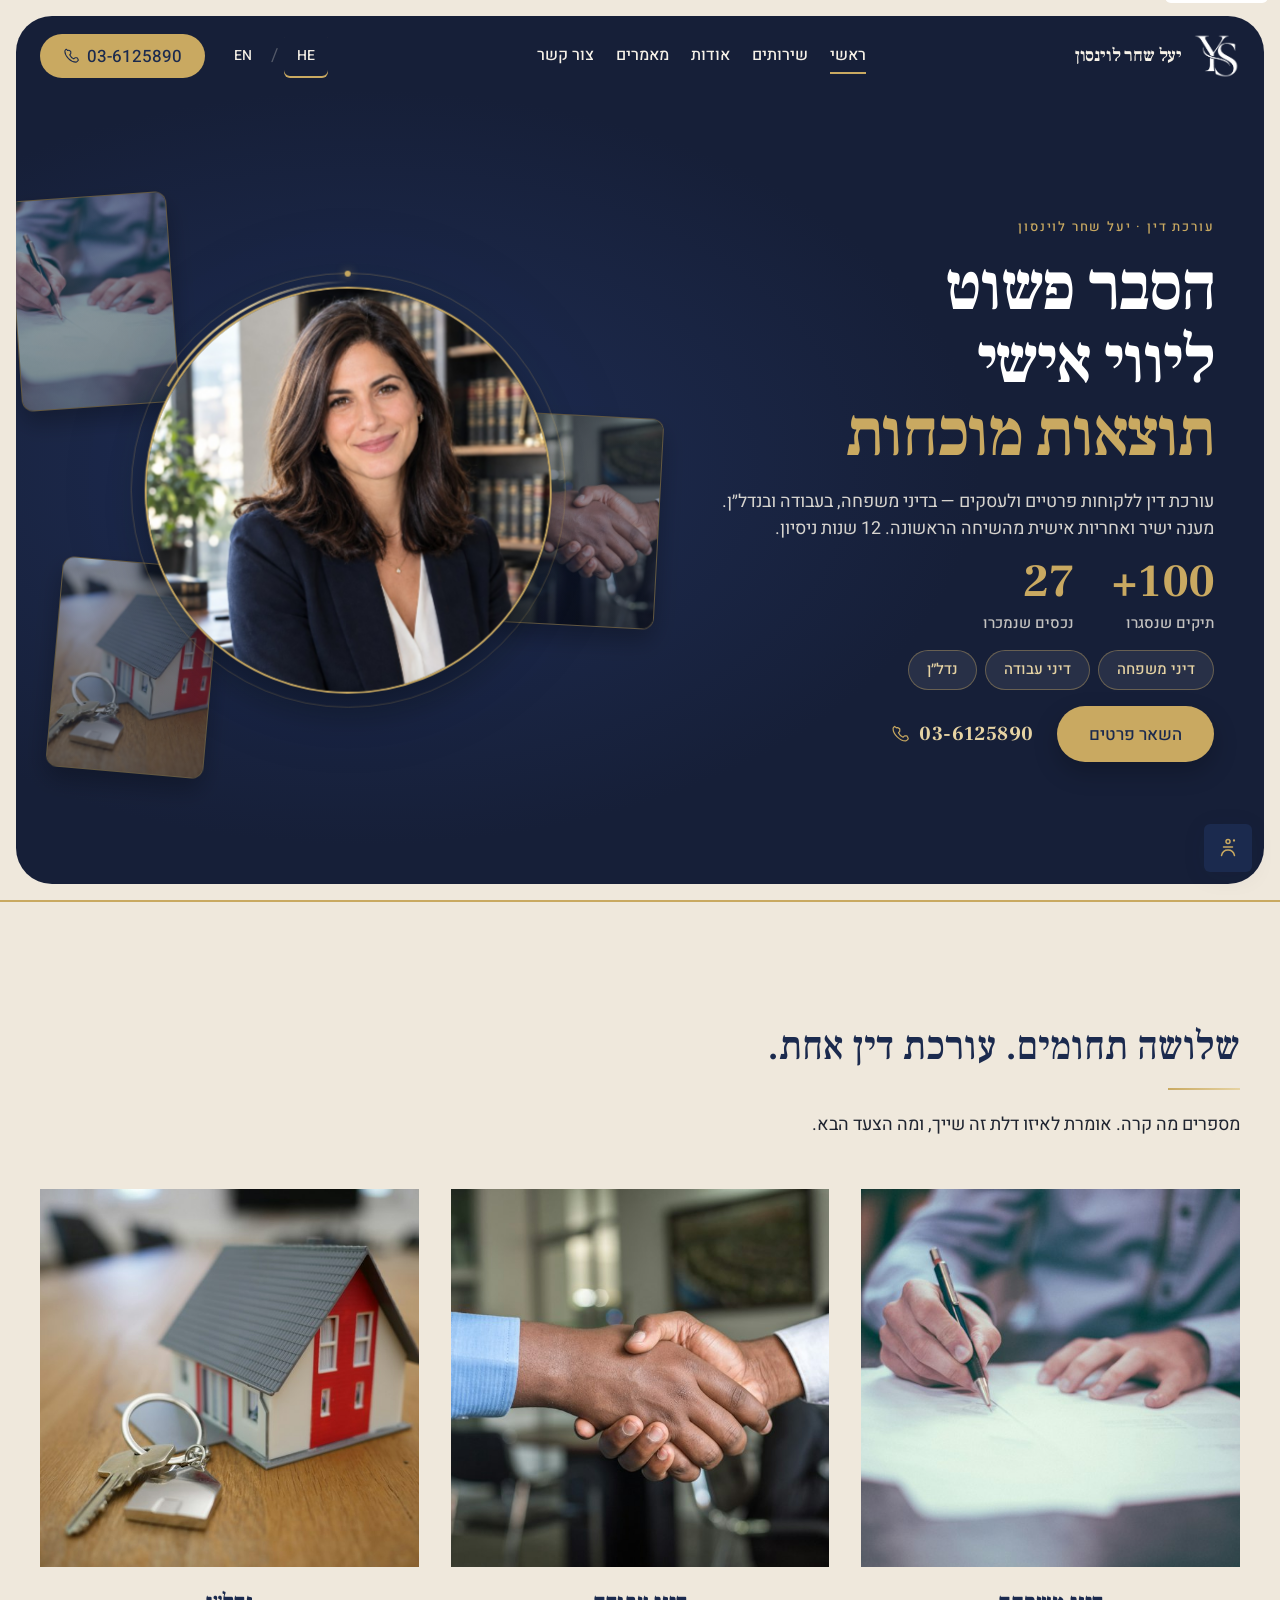
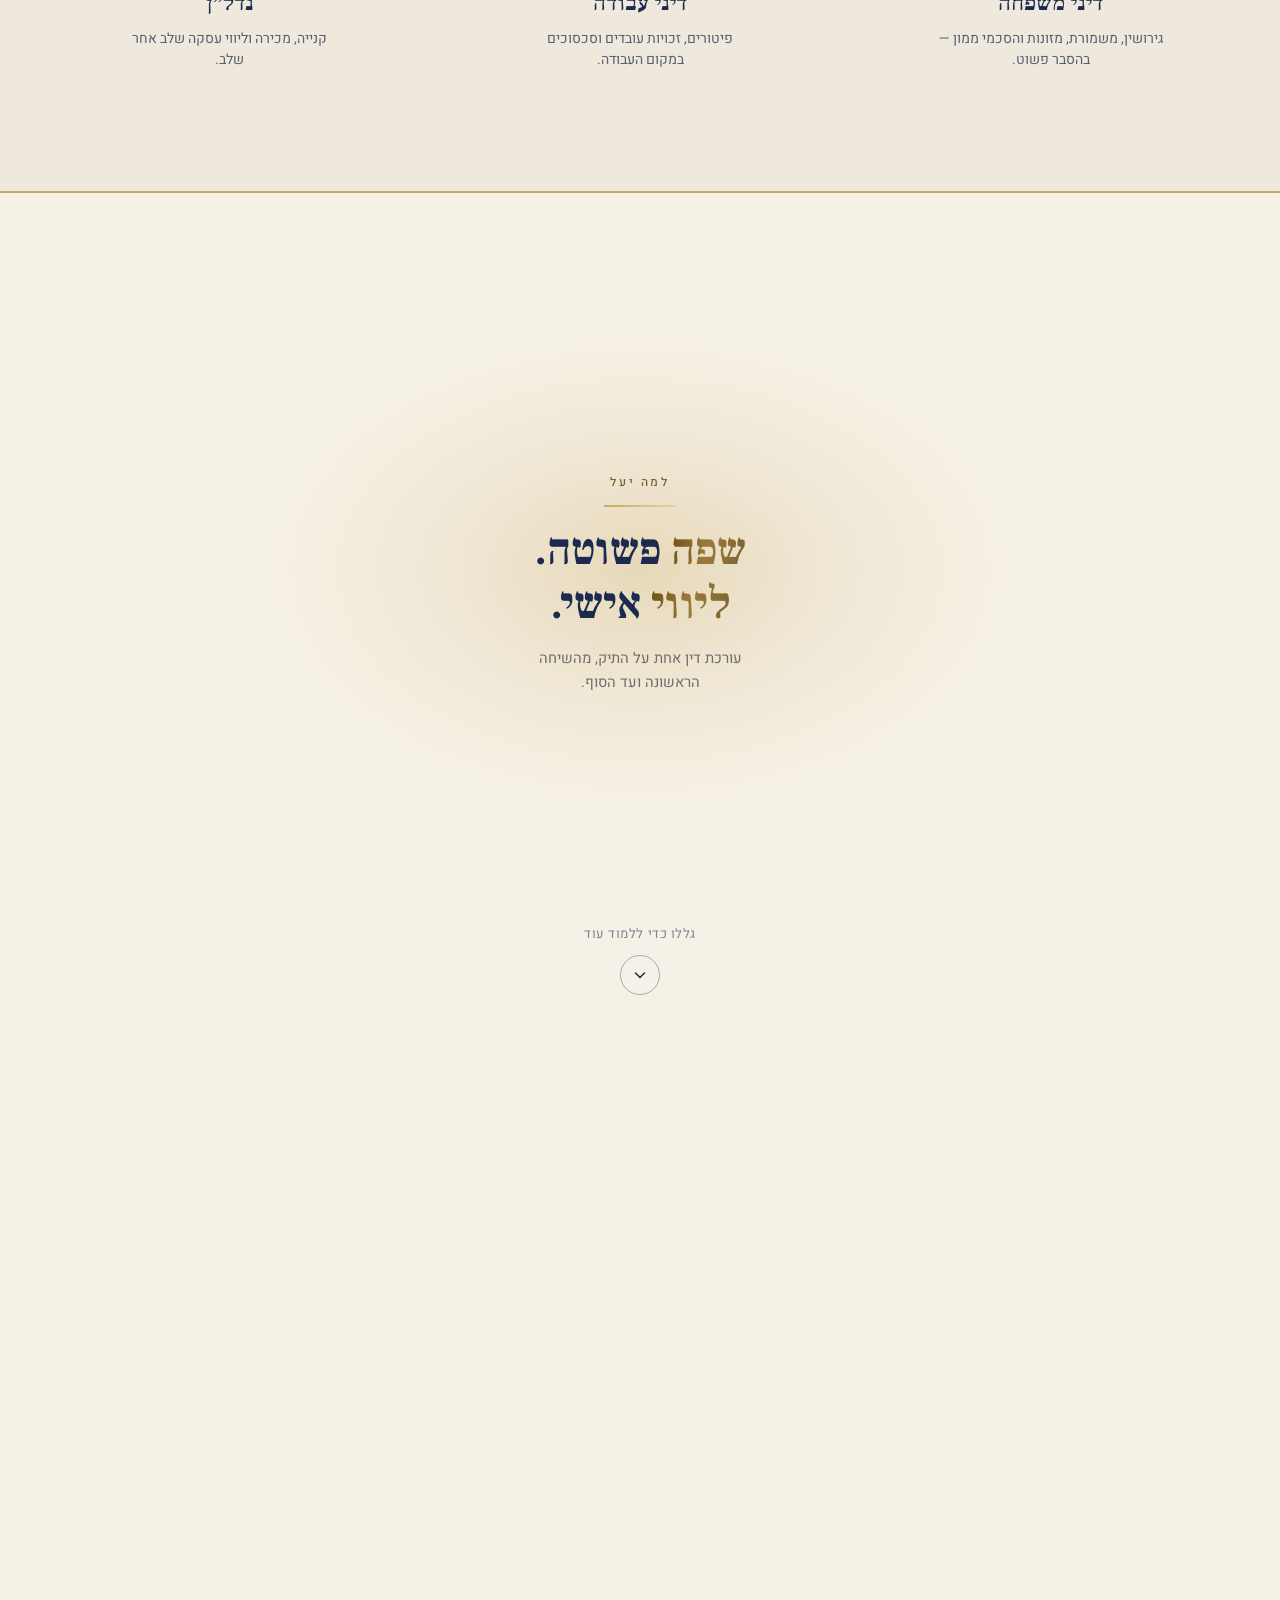
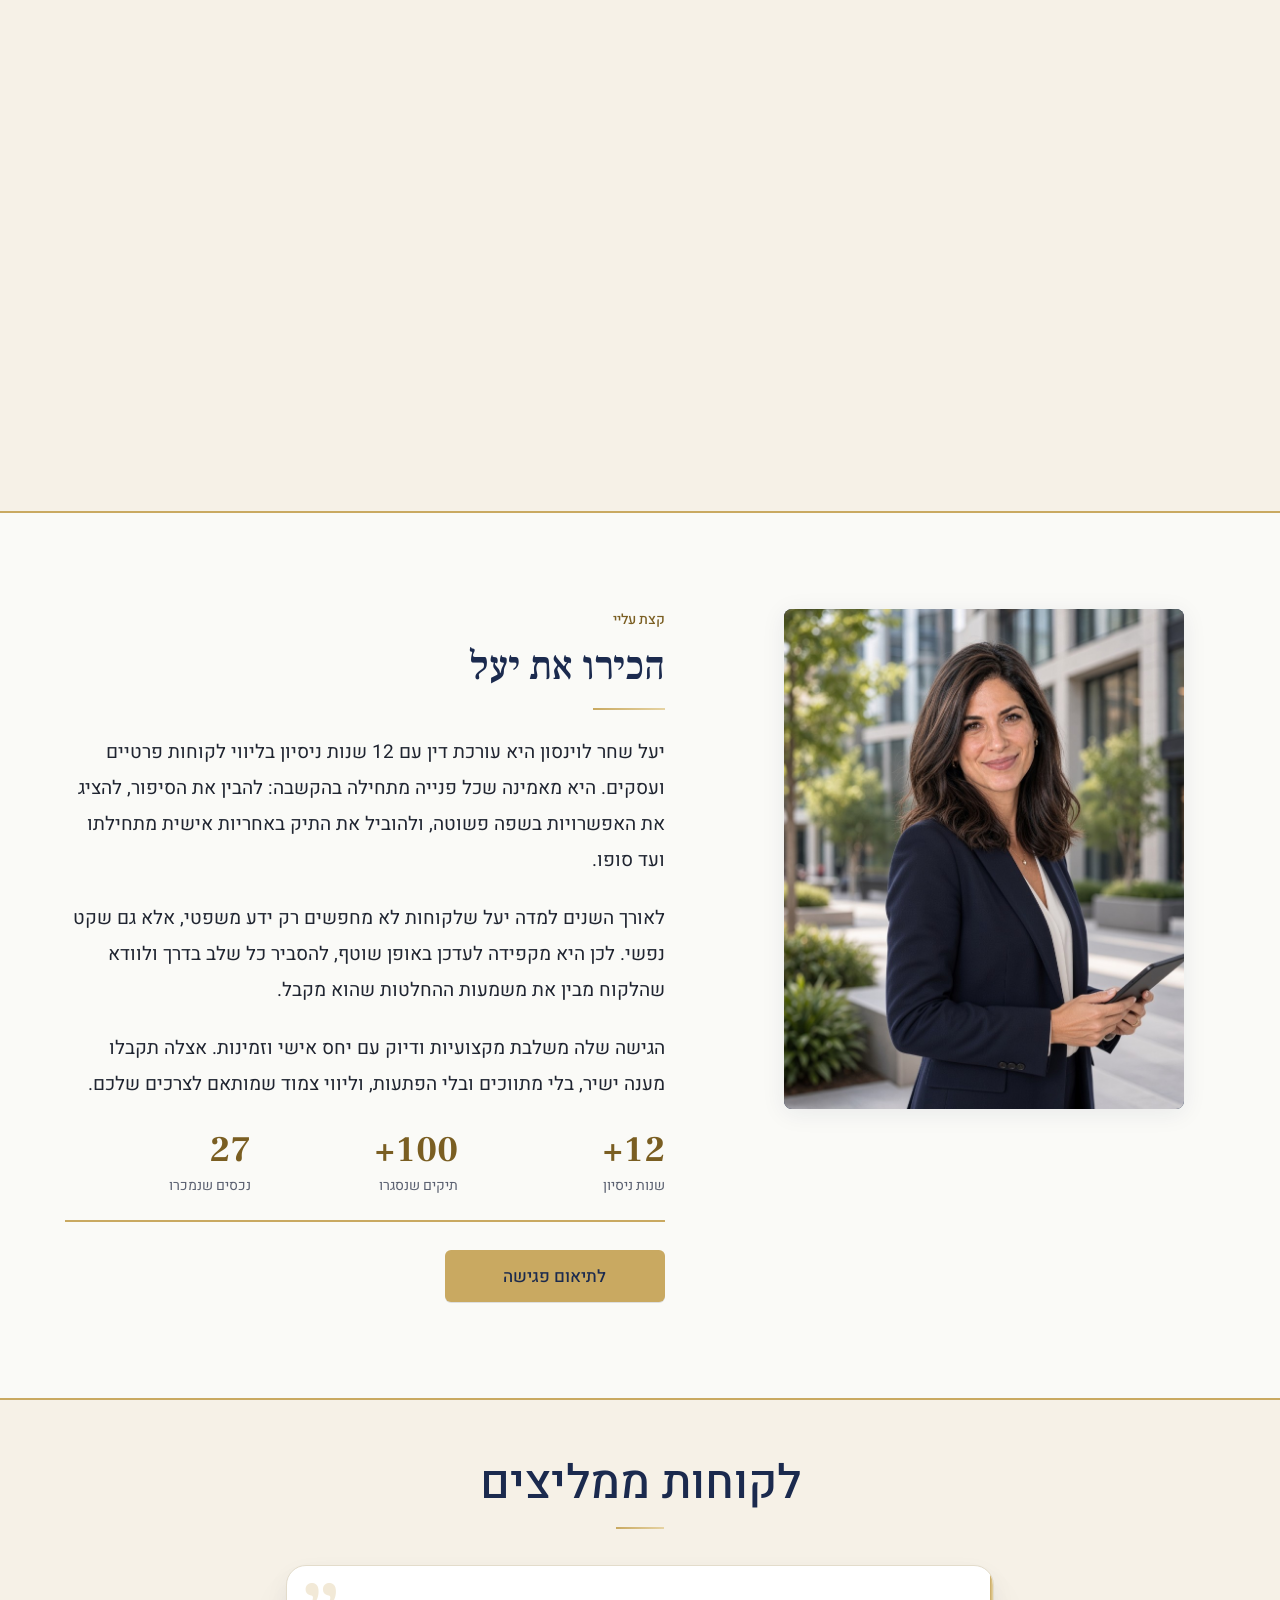
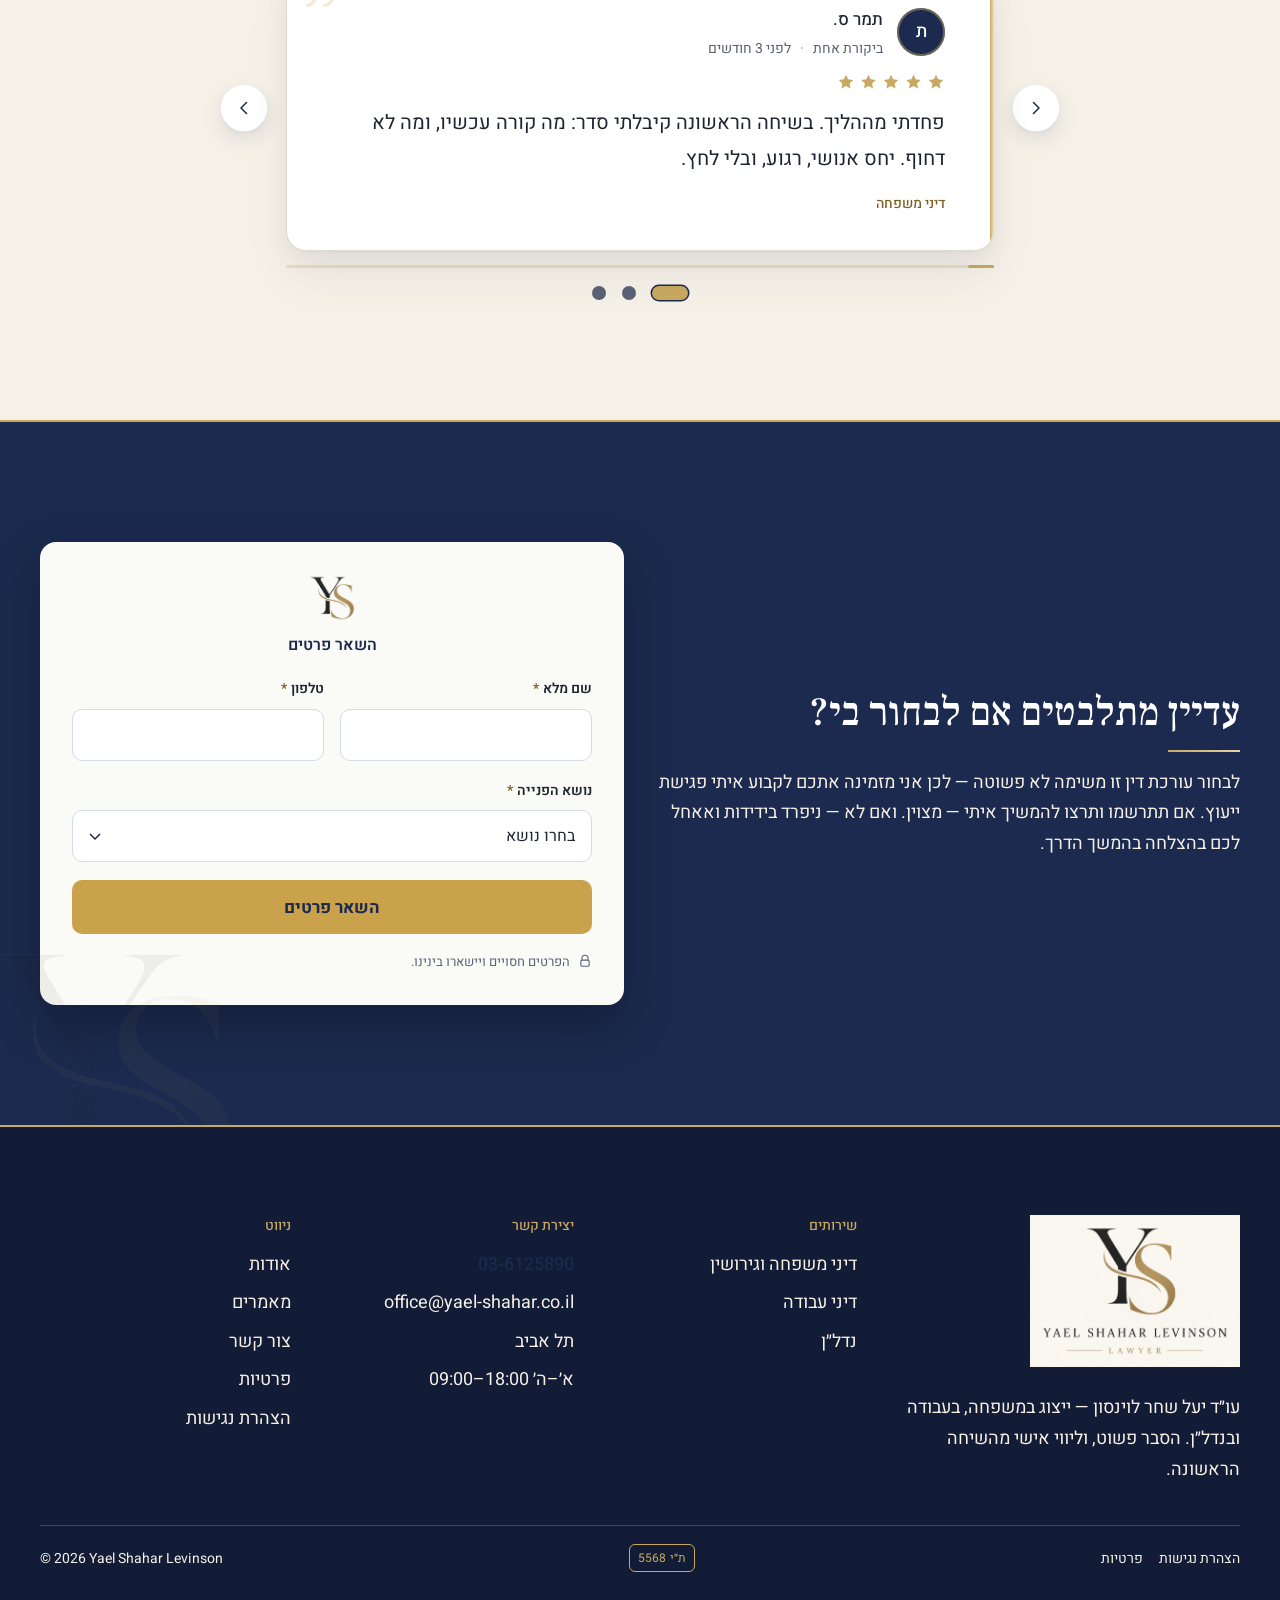
==== index.html @ 8ce90081 "Initial commit: attorney website Yael Shahar Levinson" ====
<!DOCTYPE html>
<html lang="he" dir="rtl">
<head>
  <meta charset="utf-8">
  <meta name="viewport" content="width=device-width, initial-scale=1">
  <title data-en="Yael Shahar Levinson | Family, employment, and real estate">יעל שחר לוינסון | משפחה, עבודה ונדל״ן</title>
  <meta name="description" content="עו״ד יעל שחר לוינסון. ייצוג במשפחה, בעבודה ובנדל״ן. הסבר פשוט, ליווי אישי, 12 שנות ניסיון." data-en="Adv. Yael Shahar Levinson. Representation in family, employment, and real estate. A clear explanation, personal guidance, 12 years of experience.">
  <meta name="theme-color" content="#1B2A4E">
  <link rel="icon" href="images/favicon.png" type="image/png">
  <link rel="apple-touch-icon" href="images/apple-touch.png">
  <link rel="preconnect" href="https://fonts.googleapis.com">
  <link rel="preconnect" href="https://fonts.gstatic.com" crossorigin>
  <link href="https://fonts.googleapis.com/css2?family=Cormorant+Garamond:ital,wght@0,600;0,700;1,500;1,600&family=Frank+Ruhl+Libre:wght@400;500;700;800&family=Heebo:wght@400;500&display=swap" rel="stylesheet">
  <link rel="stylesheet" href="css/styles.css">
  <script>
  try {
    var lang = localStorage.getItem("cohen-lang");
    if (lang === "en") { document.documentElement.lang = "en"; document.documentElement.dir = "ltr"; }
    document.documentElement.classList.add("js");
    if (localStorage.getItem("cohen-motion") === "off") document.documentElement.classList.add("animations-off");
    if (localStorage.getItem("cohen-contrast") === "on") document.documentElement.classList.add("contrast");
    var fs = localStorage.getItem("cohen-font");
    if (fs) document.documentElement.style.fontSize = fs;
  } catch (e) {}
  </script>
  <noscript><style>.reveal,.pillar,.pillar-num-inner,.pillar-copy{opacity:1!important;transform:none!important}.pillars,.pillars-pin{height:auto!important;position:relative!important}</style></noscript>
</head>
<body data-page="home">
  <a class="skip" href="#hero" data-en="Skip to content">דלגו לתוכן</a>
  <div class="hero-shell">
  <header class="site-header">
    <div class="container header-inner">
      <a class="logo" href="index.html"><img class="logo-mark" src="images/logo-mark.png" alt=""><span class="logo-name" data-en="Yael Shahar Levinson">יעל שחר לוינסון</span></a>
      <nav class="desktop-nav" aria-label="ראשי" data-en-label="Primary">
        <a class="nav-link" href="index.html" data-en="Home">ראשי</a>
        <div class="has-sub">
          <button class="nav-link" type="button" aria-expanded="false" aria-controls="services-menu" data-en="Services">שירותים</button>
          <div id="services-menu" class="dropdown">
            <a href="family.html" data-en="Family law and divorce">דיני משפחה וגירושין</a>
            <a href="labor.html" data-en="Employment law">דיני עבודה</a>
            <a href="real-estate.html" data-en="Real estate">נדל״ן</a>
          </div>
        </div>
        <a class="nav-link" href="about.html" data-en="About">אודות</a>
        <a class="nav-link" href="articles.html" data-en="Articles">מאמרים</a>
        <a class="nav-link" href="contact.html" data-en="Contact">צור קשר</a>
      </nav>
      <div class="header-end">
        <div class="lang" role="group" aria-label="שפה" data-en-label="Language">
          <button type="button" data-set-lang="he" aria-pressed="true" aria-label="עברית" data-en-label="Hebrew">HE</button>
          <span aria-hidden="true">/</span>
          <button type="button" data-set-lang="en" aria-pressed="false" aria-label="English" data-en-label="English">EN</button>
        </div>
        <a class="btn btn-secondary header-cta" href="tel:+97236125890" dir="ltr" aria-label="התקשרו 03-6125890" data-en-label="Call 03-6125890"><svg class="header-cta__icon" width="16" height="16" viewBox="0 0 24 24" fill="none" aria-hidden="true"><path d="M7.2 3.8c.4-.4 1-.5 1.5-.3l2.2 1c.5.2.8.7.8 1.3v2.1c0 .4-.2.8-.5 1.1l-1.2 1.2a12.4 12.4 0 006.1 6.1l1.2-1.2c.3-.3.7-.5 1.1-.5h2.1c.6 0 1.1.3 1.3.8l1 2.2c.2.5.1 1.1-.3 1.5l-1.5 1.5c-.4.4-1 .6-1.6.6C11.8 21.2 2.8 12.2 2.8 4.9c0-.6.2-1.2.6-1.6l1.5-1.5z" stroke="currentColor" stroke-width="1.6" stroke-linejoin="round"/></svg>03-6125890</a>
        <button class="burger" type="button" aria-expanded="false" aria-controls="mobile-nav">
          <span class="burger-lines" aria-hidden="true"></span>
          <span class="sr-only" data-en="Menu">תפריט</span>
        </button>
      </div>
    </div>
  </header>
  <div id="mobile-nav" class="mobile-nav" hidden>
    <nav aria-label="נייד" data-en-label="Mobile">
      <a href="index.html" data-en="Home">ראשי</a>
      <p class="mobile-label" data-en="Services">שירותים</p>
      <a class="sub" href="family.html" data-en="Family law and divorce">דיני משפחה וגירושין</a>
      <a class="sub" href="labor.html" data-en="Employment law">דיני עבודה</a>
      <a class="sub" href="real-estate.html" data-en="Real estate">נדל״ן</a>
      <a href="about.html" data-en="About">אודות</a>
      <a href="articles.html" data-en="Articles">מאמרים</a>
      <a href="contact.html" data-en="Contact">צור קשר</a>
    </nav>
    <div class="mobile-nav-cta">
      <a class="btn btn-secondary on-dark" href="tel:+97236125890" dir="ltr">03-6125890</a>
      <a class="btn btn-on-navy" href="#lead" data-en="Leave your details">השאר פרטים</a>
    </div>
  </div>

    <section class="hero" id="hero" aria-label="יעל שחר לוינסון" data-en-label="Yael Shahar Levinson">
      <div class="hero__copy">
        <p class="hero-role rise" data-en="Advocate · Yael Shahar Levinson">עורכת דין · יעל שחר לוינסון</p>
        <h1 class="rise">
          <span data-en="A clear explanation">הסבר פשוט</span>
          <span data-en="Personal guidance">ליווי אישי</span>
          <span class="hero-accent" data-en="Proven results">תוצאות מוכחות</span>
        </h1>
        <p class="hero__lede rise" data-en="Attorney for individuals and businesses in family, employment, and real estate — a direct response and personal responsibility from the first call. 12 years of experience.">עורכת דין ללקוחות פרטיים ולעסקים — בדיני משפחה, בעבודה ובנדל״ן. מענה ישיר ואחריות אישית מהשיחה הראשונה. 12 שנות ניסיון.</p>
        <div class="hero-stats rise">
          <div class="hero-stat">
            <p class="hero-stat__num"><span data-count="100">100</span><span>+</span></p>
            <p class="hero-stat__label" data-en="Cases closed">תיקים שנסגרו</p>
          </div>
          <div class="hero-stat">
            <p class="hero-stat__num"><span data-count="27">27</span></p>
            <p class="hero-stat__label" data-en="Properties sold">נכסים שנמכרו</p>
          </div>
        </div>
        <ul class="hero-areas rise">
          <li><a href="family.html" data-en="Family law">דיני משפחה</a></li>
          <li><a href="labor.html" data-en="Employment law">דיני עבודה</a></li>
          <li><a href="real-estate.html" data-en="Real estate">נדל״ן</a></li>
        </ul>
        <div class="hero-actions rise">
          <a class="btn btn-hero" href="#lead" data-en="Leave your details">השאר פרטים</a>
          <a class="hero-call-link" href="tel:+97236125890" dir="ltr">
            <svg class="hero-call-link__icon" width="18" height="18" viewBox="0 0 24 24" fill="none" aria-hidden="true"><path d="M7.2 3.8c.4-.4 1-.5 1.5-.3l2.2 1c.5.2.8.7.8 1.3v2.1c0 .4-.2.8-.5 1.1l-1.2 1.2a12.4 12.4 0 006.1 6.1l1.2-1.2c.3-.3.7-.5 1.1-.5h2.1c.6 0 1.1.3 1.3.8l1 2.2c.2.5.1 1.1-.3 1.5l-1.5 1.5c-.4.4-1 .6-1.6.6C11.8 21.2 2.8 12.2 2.8 4.9c0-.6.2-1.2.6-1.6l1.5-1.5z" stroke="currentColor" stroke-width="1.6" stroke-linejoin="round"/></svg>
            03-6125890
          </a>
        </div>
      </div>
      <div class="hero__collage">
        <div class="hero__collage-frame">
          <figure class="hero__sat hero__sat--1" aria-hidden="true"><img src="images/services/service-family.jpg" alt="" width="240" height="320" decoding="async"></figure>
          <figure class="hero__sat hero__sat--2" aria-hidden="true"><img src="images/services/service-labor.jpg" alt="" width="240" height="320" decoding="async"></figure>
          <figure class="hero__sat hero__sat--3" aria-hidden="true"><img src="images/services/service-real-estate.jpg" alt="" width="240" height="320" decoding="async"></figure>
          <div class="hero__orb">
            <div class="hero__halo" aria-hidden="true"></div>
            <div class="hero__ring hero__ring--outer" aria-hidden="true"></div>
            <div class="hero__ring hero__ring--spin" aria-hidden="true"></div>
            <figure class="hero__portrait">
              <img src="images/yael-shahar-levinson.jpg" alt="עו״ד יעל שחר לוינסון" width="720" height="900" loading="eager" fetchpriority="high" data-en-alt="Adv. Yael Shahar Levinson">
            </figure>
          </div>
        </div>
      </div>
    </section>
  </div>

  <main id="main">
    <hr class="gold-divider" aria-hidden="true">

    <section class="section reveal" aria-labelledby="services-title">
      <div class="container">
        <div class="section-head">
          <h2 id="services-title" data-en="Three areas. One advocate.">שלושה תחומים. עורכת דין אחת.</h2>
          <hr class="gold-rule" aria-hidden="true">
          <p class="lede" data-en="Tell me what happened. I will say which door it belongs to, and what the next step is.">מספרים מה קרה. אומרת לאיזו דלת זה שייך, ומה הצעד הבא.</p>
        </div>
        <div class="cards-3 service-tiles">
          <a class="service-tile" href="family.html">
            <div class="service-tile__media">
              <img src="images/services/service-family.jpg" alt="" width="600" height="600" loading="lazy" decoding="async">
            </div>
            <h3 data-en="Family law">דיני משפחה</h3>
            <p class="service-tile__desc caption" data-en="Divorce, custody, support, and prenups — in plain language.">גירושין, משמורת, מזונות והסכמי ממון — בהסבר פשוט.</p>
          </a>
          <a class="service-tile" href="labor.html">
            <div class="service-tile__media">
              <img src="images/services/service-labor.jpg" alt="" width="600" height="600" loading="lazy" decoding="async">
            </div>
            <h3 data-en="Employment">דיני עבודה</h3>
            <p class="service-tile__desc caption" data-en="Dismissals, employee rights, and workplace disputes.">פיטורים, זכויות עובדים וסכסוכים במקום העבודה.</p>
          </a>
          <a class="service-tile" href="real-estate.html">
            <div class="service-tile__media">
              <img src="images/services/service-real-estate.jpg" alt="" width="600" height="600" loading="lazy" decoding="async">
            </div>
            <h3 data-en="Real estate">נדל״ן</h3>
            <p class="service-tile__desc caption" data-en="Buying, selling, and step-by-step deal guidance.">קנייה, מכירה וליווי עסקה שלב אחר שלב.</p>
          </a>
        </div>
      </div>
    </section>

    <section class="pillars" id="why" data-pillars aria-labelledby="why-title">
      <hr class="gold-divider" aria-hidden="true">
      <div class="pillars-pin">
        <div class="pillars-glow" aria-hidden="true"></div>
        <div class="pillars-stage">
          <div class="pillars-center">
            <p class="pillars-kicker" data-en="Why Yael">למה יעל</p>
            <hr class="gold-rule pillars-rule" aria-hidden="true">
            <h2 id="why-title" class="pillars-title">
              <span class="pillars-line"><span class="pillars-mark" data-en="Plain">שפה</span> <span data-en="words.">פשוטה.</span></span>
              <span class="pillars-line"><span class="pillars-mark" data-en="Personal">ליווי</span> <span data-en="guidance.">אישי.</span></span>
            </h2>
            <p class="pillars-sub" data-en="One lawyer on the case, from the first call through to the end.">עורכת דין אחת על התיק, מהשיחה הראשונה ועד הסוף.</p>
          </div>

          <article class="pillar pillar--01" data-pillar data-start="0.05" data-end="0.20" data-x="0" data-y="-72" data-dx="0" data-dy="-1">
            <span class="pillar-num" aria-hidden="true"><span class="pillar-num-inner">01</span></span>
            <div class="pillar-copy">
              <p class="pillar-eye" data-en="Pillar · 01">עמוד תווך · 01</p>
              <p class="pillar-word" data-en="Words">שפה</p>
              <p class="pillar-note" data-en="A clear explanation">הסבר פשוט וברור</p>
            </div>
          </article>

          <article class="pillar pillar--02" data-pillar data-start="0.20" data-end="0.35" data-x="84" data-y="0" data-dx="1" data-dy="0">
            <span class="pillar-num" aria-hidden="true"><span class="pillar-num-inner">02</span></span>
            <div class="pillar-copy">
              <p class="pillar-eye" data-en="Pillar · 02">עמוד תווך · 02</p>
              <p class="pillar-word" data-en="Reply">מענה</p>
              <p class="pillar-note" data-en="No intermediaries">בלי מתווכים</p>
            </div>
          </article>

          <article class="pillar pillar--03" data-pillar data-start="0.35" data-end="0.50" data-x="-84" data-y="0" data-dx="-1" data-dy="0">
            <span class="pillar-num" aria-hidden="true"><span class="pillar-num-inner pillar-num-inner--lean">03</span></span>
            <div class="pillar-copy">
              <p class="pillar-eye" data-en="Pillar · 03">עמוד תווך · 03</p>
              <p class="pillar-word pillar-word--lean" data-en="Guide">ליווי</p>
              <p class="pillar-note" data-en="Close through the case">צמוד לאורך התיק</p>
            </div>
          </article>

          <article class="pillar pillar--04" data-pillar data-start="0.50" data-end="0.65" data-x="72" data-y="64" data-dx="0.7" data-dy="1">
            <span class="pillar-num" aria-hidden="true"><span class="pillar-num-inner">04</span></span>
            <div class="pillar-copy">
              <p class="pillar-eye" data-en="Pillar · 04">עמוד תווך · 04</p>
              <p class="pillar-word" data-en="Tenure">ותק</p>
              <p class="pillar-note" data-en="12 years in practice">12 שנה במקצוע</p>
            </div>
          </article>

          <article class="pillar pillar--05" data-pillar data-start="0.65" data-end="0.80" data-x="-72" data-y="64" data-dx="-0.7" data-dy="1">
            <span class="pillar-num" aria-hidden="true"><span class="pillar-num-inner">05</span></span>
            <div class="pillar-copy">
              <p class="pillar-eye" data-en="Pillar · 05">עמוד תווך · 05</p>
              <p class="pillar-word" data-en="Duty">אחריות</p>
              <p class="pillar-note" data-en="Only me on the case">רק אני על התיק</p>
            </div>
          </article>
        </div>
        <div class="pillars-hint" aria-hidden="true">
          <p data-en="Scroll to learn more">גללו כדי ללמוד עוד</p>
          <span class="pillars-hint-arrow">
            <svg width="18" height="18" viewBox="0 0 18 18" fill="none"><path d="M4.5 7L9 11.5 13.5 7" stroke="currentColor" stroke-width="1.5" stroke-linecap="round" stroke-linejoin="round"/></svg>
          </span>
        </div>
      </div>
    </section>

    <hr class="gold-divider" aria-hidden="true">

    <section class="about-intro reveal" id="about-intro" aria-labelledby="about-intro-title">
      <div class="container about-intro__grid">
        <figure class="about-intro__photo">
          <img src="images/yael-about-plaza.jpg" alt="עו״ד יעל שחר לוינסון" width="960" height="1200" loading="lazy" decoding="async" data-en-alt="Adv. Yael Shahar Levinson">
        </figure>
        <div class="about-intro__copy">
          <p class="eyebrow" data-en="A little about me">קצת עליי</p>
          <h2 id="about-intro-title" data-en="Meet Yael">הכירו את יעל</h2>
          <hr class="gold-rule" aria-hidden="true">
          <div class="about-intro__prose">
            <p class="about-intro__text" data-en="Yael Shahar Levinson is an attorney with 12 years of experience advising individuals and businesses. She believes every matter begins with listening: understanding the story, laying out the options in plain language, and leading the case with personal responsibility from start to finish.">יעל שחר לוינסון היא עורכת דין עם 12 שנות ניסיון בליווי לקוחות פרטיים ועסקים. היא מאמינה שכל פנייה מתחילה בהקשבה: להבין את הסיפור, להציג את האפשרויות בשפה פשוטה, ולהוביל את התיק באחריות אישית מתחילתו ועד סופו.</p>
            <p class="about-intro__text" data-en="Over the years Yael has learned that clients need more than legal knowledge — they need peace of mind. She keeps you updated regularly, explains each step along the way, and makes sure you understand what each decision means.">לאורך השנים למדה יעל שלקוחות לא מחפשים רק ידע משפטי, אלא גם שקט נפשי. לכן היא מקפידה לעדכן באופן שוטף, להסביר כל שלב בדרך ולוודא שהלקוח מבין את משמעות ההחלטות שהוא מקבל.</p>
            <p class="about-intro__text" data-en="Her approach combines professionalism and precision with a personal touch and availability. With her you get a direct response, no intermediaries and no surprises, and close guidance tailored to your needs.">הגישה שלה משלבת מקצועיות ודיוק עם יחס אישי וזמינות. אצלה תקבלו מענה ישיר, בלי מתווכים ובלי הפתעות, וליווי צמוד שמותאם לצרכים שלכם.</p>
          </div>
          <dl class="about-intro__stats">
            <div class="about-intro__stat">
              <dt class="about-intro__stat-num">
                <span class="about-intro__stat-value" data-stat-count data-target="12" data-prefix="+">
                  <span class="about-intro__stat-digit">12</span><span class="about-intro__stat-prefix" aria-hidden="true">+</span>
                </span>
              </dt>
              <dd class="about-intro__stat-label" data-en="Years of experience">שנות ניסיון</dd>
            </div>
            <div class="about-intro__stat">
              <dt class="about-intro__stat-num">
                <span class="about-intro__stat-value" data-stat-count data-target="100" data-prefix="+">
                  <span class="about-intro__stat-digit">100</span><span class="about-intro__stat-prefix" aria-hidden="true">+</span>
                </span>
              </dt>
              <dd class="about-intro__stat-label" data-en="Cases closed">תיקים שנסגרו</dd>
            </div>
            <div class="about-intro__stat">
              <dt class="about-intro__stat-num">
                <span class="about-intro__stat-value" data-stat-count data-target="27">
                  <span class="about-intro__stat-digit">27</span>
                </span>
              </dt>
              <dd class="about-intro__stat-label" data-en="Properties sold">נכסים שנמכרו</dd>
            </div>
          </dl>
          <hr class="gold-divider" aria-hidden="true">
          <a class="btn btn-on-navy about-intro__cta" href="contact.html" data-en="Book a meeting">לתיאום פגישה</a>
        </div>
      </div>
    </section>

    <hr class="gold-divider" aria-hidden="true">

    <section class="section section-cream reviews-section reveal" aria-labelledby="quotes-title">
      <div class="container">
        <h2 id="quotes-title" class="reviews-title" data-en="Clients recommend">לקוחות ממליצים</h2>
        <div class="reviews-widget" data-reviews role="region" aria-roledescription="carousel" aria-labelledby="quotes-title">
          <button type="button" class="reviews-nav reviews-nav--prev" data-reviews-prev aria-controls="review-0 review-1 review-2" data-en-label="Previous review" aria-label="הביקורת הקודמת">
            <svg width="20" height="20" viewBox="0 0 20 20" fill="none" aria-hidden="true"><path d="M12.5 4.5L7 10l5.5 5.5" stroke="currentColor" stroke-width="1.5" stroke-linecap="round" stroke-linejoin="round"/></svg>
          </button>
          <div class="reviews-stage" aria-live="polite" aria-relevant="text">
            <p class="sr-only" data-reviews-status></p>
            <article class="review-card is-active" id="review-0" data-review-slide>
              <span class="review-quote" aria-hidden="true" data-en="&#8220;">״</span>
              <header class="review-head">
                <span class="review-avatar" aria-hidden="true">ת</span>
                <div class="review-id">
                  <p class="review-name">תמר ס.</p>
                  <p class="review-meta caption">
                    <span data-en="1 review">ביקורת אחת</span>
                    <span class="meta-sep" aria-hidden="true">·</span>
                    <span data-en="3 months ago">לפני 3 חודשים</span>
                  </p>
                </div>
              </header>
              <div class="review-stars" role="img" aria-label="דירוג 5 מתוך 5" data-en-label="Rating 5 out of 5">
                <svg width="108" height="18" viewBox="0 0 108 18" fill="none" aria-hidden="true"><path d="M9 1.8l2.2 4.5 5 .7-3.6 3.5.9 5-4.5-2.4-4.5 2.4.9-5L1.8 7l5-.7L9 1.8zm22.5 0 2.2 4.5 5 .7-3.6 3.5.9 5-4.5-2.4-4.5 2.4.9-5-3.6-3.5 5-.7 2.2-4.5zm22.5 0 2.2 4.5 5 .7-3.6 3.5.9 5-4.5-2.4-4.5 2.4.9-5-3.6-3.5 5-.7 2.2-4.5zm22.5 0 2.2 4.5 5 .7-3.6 3.5.9 5-4.5-2.4-4.5 2.4.9-5-3.6-3.5 5-.7 2.2-4.5zm22.5 0 2.2 4.5 5 .7-3.6 3.5.9 5-4.5-2.4-4.5 2.4.9-5-3.6-3.5 5-.7 2.2-4.5z" fill="currentColor"/></svg>
              </div>
              <p class="review-text" data-en="I was afraid of the process. In the first call I got clarity: what happens now, and what can wait. Kind, calm, and to the point.">פחדתי מההליך. בשיחה הראשונה קיבלתי סדר: מה קורה עכשיו, ומה לא דחוף. יחס אנושי, רגוע, ובלי לחץ.</p>
              <p class="review-tag caption" data-en="Family law">דיני משפחה</p>
            </article>
            <article class="review-card" id="review-1" data-review-slide hidden>
              <span class="review-quote" aria-hidden="true" data-en="&#8220;">״</span>
              <header class="review-head">
                <span class="review-avatar" aria-hidden="true">א</span>
                <div class="review-id">
                  <p class="review-name">אורי מ.</p>
                  <p class="review-meta caption">
                    <span data-en="1 review">ביקורת אחת</span>
                    <span class="meta-sep" aria-hidden="true">·</span>
                    <span data-en="5 months ago">לפני 5 חודשים</span>
                  </p>
                </div>
              </header>
              <div class="review-stars" role="img" aria-label="דירוג 5 מתוך 5" data-en-label="Rating 5 out of 5">
                <svg width="108" height="18" viewBox="0 0 108 18" fill="none" aria-hidden="true"><path d="M9 1.8l2.2 4.5 5 .7-3.6 3.5.9 5-4.5-2.4-4.5 2.4.9-5L1.8 7l5-.7L9 1.8zm22.5 0 2.2 4.5 5 .7-3.6 3.5.9 5-4.5-2.4-4.5 2.4.9-5-3.6-3.5 5-.7 2.2-4.5zm22.5 0 2.2 4.5 5 .7-3.6 3.5.9 5-4.5-2.4-4.5 2.4.9-5-3.6-3.5 5-.7 2.2-4.5zm22.5 0 2.2 4.5 5 .7-3.6 3.5.9 5-4.5-2.4-4.5 2.4.9-5-3.6-3.5 5-.7 2.2-4.5zm22.5 0 2.2 4.5 5 .7-3.6 3.5.9 5-4.5-2.4-4.5 2.4.9-5-3.6-3.5 5-.7 2.2-4.5z" fill="currentColor"/></svg>
              </div>
              <p class="review-text" data-en="After the dismissal she explained what I was owed, without promises that could not be kept. Clear, professional, and available when I had questions.">הסבירה לי מה מגיע לי אחרי הפיטורים, בלי להבטיח מה שאי אפשר לקיים. ברור, מקצועי, וזמינה כשהיו שאלות.</p>
              <p class="review-tag caption" data-en="Employment law">דיני עבודה</p>
            </article>
            <article class="review-card" id="review-2" data-review-slide hidden>
              <span class="review-quote" aria-hidden="true" data-en="&#8220;">״</span>
              <header class="review-head">
                <span class="review-avatar" aria-hidden="true">מ</span>
                <div class="review-id">
                  <p class="review-name">מיכל ורון ש.</p>
                  <p class="review-meta caption">
                    <span data-en="1 review">ביקורת אחת</span>
                    <span class="meta-sep" aria-hidden="true">·</span>
                    <span data-en="2 months ago">לפני חודשיים</span>
                  </p>
                </div>
              </header>
              <div class="review-stars" role="img" aria-label="דירוג 5 מתוך 5" data-en-label="Rating 5 out of 5">
                <svg width="108" height="18" viewBox="0 0 108 18" fill="none" aria-hidden="true"><path d="M9 1.8l2.2 4.5 5 .7-3.6 3.5.9 5-4.5-2.4-4.5 2.4.9-5L1.8 7l5-.7L9 1.8zm22.5 0 2.2 4.5 5 .7-3.6 3.5.9 5-4.5-2.4-4.5 2.4.9-5-3.6-3.5 5-.7 2.2-4.5zm22.5 0 2.2 4.5 5 .7-3.6 3.5.9 5-4.5-2.4-4.5 2.4.9-5-3.6-3.5 5-.7 2.2-4.5zm22.5 0 2.2 4.5 5 .7-3.6 3.5.9 5-4.5-2.4-4.5 2.4.9-5-3.6-3.5 5-.7 2.2-4.5zm22.5 0 2.2 4.5 5 .7-3.6 3.5.9 5-4.5-2.4-4.5 2.4.9-5-3.6-3.5 5-.7 2.2-4.5z" fill="currentColor"/></svg>
              </div>
              <p class="review-text" data-en="She walked us through the contract step by step. No last-minute surprises, and every clause was explained in plain language.">ליוותה אותנו בחוזה, שלב אחר שלב. בלי הפתעה ברגע האחרון, וכל סעיף הוסבר בשפה פשוטה.</p>
              <p class="review-tag caption" data-en="Real estate">נדל״ן</p>
            </article>
          </div>
          <button type="button" class="reviews-nav reviews-nav--next" data-reviews-next aria-controls="review-0 review-1 review-2" data-en-label="Next review" aria-label="הביקורת הבאה">
            <svg width="20" height="20" viewBox="0 0 20 20" fill="none" aria-hidden="true"><path d="M7.5 4.5L13 10l-5.5 5.5" stroke="currentColor" stroke-width="1.5" stroke-linecap="round" stroke-linejoin="round"/></svg>
          </button>
          <div class="reviews-progress" data-reviews-progress aria-hidden="true">
            <span class="reviews-progress-bar" data-reviews-bar></span>
          </div>
          <div class="reviews-dots" data-reviews-dots role="tablist" aria-label="ביקורות" data-en-label="Reviews"></div>
        </div>
      </div>
    </section>

    <hr class="gold-divider" aria-hidden="true">

    <section class="section cta-band on-navy reveal" id="lead" aria-labelledby="lead-title">
      <img class="cta-band__watermark" src="images/logo-mark.png" alt="" width="280" height="280" decoding="async" aria-hidden="true">
      <div class="container cta-grid cta-grid--lead">
        <div class="cta-grid__copy">
          <h2 id="lead-title" data-en="Still deciding whether to choose me?">עדיין מתלבטים אם לבחור בי?</h2>
          <hr class="gold-rule" aria-hidden="true">
          <p class="lede" data-en="Choosing a lawyer is not simple — so I invite you to book a consultation with me. If we are a good fit, wonderful. If not — we part on good terms and I wish you every success.">לבחור עורכת דין זו משימה לא פשוטה — לכן אני מזמינה אתכם לקבוע איתי פגישת ייעוץ. אם תתרשמו ותרצו להמשיך איתי — מצוין. ואם לא — ניפרד בידידות ואאחל לכם בהצלחה בהמשך הדרך.</p>
        </div>
        <form class="form-card form-card--lead" data-form novalidate aria-labelledby="lead-form-title">
          <header class="form-card__head">
            <img class="form-card__logo" src="images/logo-mark.png" alt="" width="48" height="48" decoding="async">
            <h3 id="lead-form-title" data-en="Leave your details">השאר פרטים</h3>
          </header>
          <div class="form-fields">
            <div class="form-row two">
              <div class="field">
                <label for="lead-name"><span data-en="Full name">שם מלא</span><span class="req" aria-hidden="true">*</span></label>
                <input id="lead-name" name="name" type="text" autocomplete="name" required aria-required="true">
              </div>
              <div class="field">
                <label for="lead-phone"><span data-en="Phone">טלפון</span><span class="req" aria-hidden="true">*</span></label>
                <input id="lead-phone" name="phone" class="phone-field" type="tel" inputmode="tel" autocomplete="tel" dir="ltr" required aria-required="true">
              </div>
            </div>
            <div class="field">
              <label for="lead-subject"><span data-en="Subject">נושא הפנייה</span><span class="req" aria-hidden="true">*</span></label>
              <select id="lead-subject" name="subject" required aria-required="true">
                <option value="" data-en="Choose a subject">בחרו נושא</option>
                <option value="family" data-en="Family">משפחה</option>
                <option value="labor" data-en="Employment">עבודה</option>
                <option value="realestate" data-en="Real estate">נדל״ן</option>
                <option value="other" data-en="Other">אחר</option>
              </select>
            </div>
            <button class="btn btn-lead" type="submit" data-en="Leave your details">השאר פרטים</button>
            <p class="reassure reassure--lead">
              <svg class="reassure__lock" width="14" height="14" viewBox="0 0 16 16" fill="none" aria-hidden="true"><path d="M4.5 7V5a3.5 3.5 0 117 0v2" stroke="currentColor" stroke-width="1.25" stroke-linecap="round"/><rect x="3.25" y="7" width="9.5" height="7" rx="1.5" stroke="currentColor" stroke-width="1.25"/></svg>
              <span data-en="Your details stay confidential. They remain between us.">הפרטים חסויים ויישארו בינינו.</span>
            </p>
          </div>
          <div class="form-success" hidden tabindex="-1" role="status">
            <svg class="success-icon" width="40" height="40" viewBox="0 0 40 40" aria-hidden="true"><circle cx="20" cy="20" r="16" fill="none" stroke="#1B2A4E" stroke-width="1.5"/><path d="M12 20.5l5.2 5.2L28 14.5" fill="none" stroke="#8A6D2B" stroke-width="1.5" stroke-linecap="round" stroke-linejoin="round"/></svg>
            <p class="success-title" data-en="We have it.">קיבלנו.</p>
            <p data-en="I will come back for a short conversation. No obligation.">אחזור אליכם לשיחה קצרה. בלי התחייבות.</p>
            <p class="reassure" data-en="Your details stay confidential. They remain between us.">הפרטים חסויים ויישארו בינינו.</p>
          </div>
        </form>
      </div>
    </section>

    <hr class="gold-divider" aria-hidden="true">
  </main>

  <footer class="site-footer">
    <div class="container footer-grid">
      <div>
        <a class="logo logo-lockup" href="index.html"><img src="images/logo-full.png" alt="יעל שחר לוינסון"></a>
        <p data-en="Adv. Yael Shahar Levinson — family, employment, and real estate. A clear explanation, and personal guidance from the first call.">עו״ד יעל שחר לוינסון — ייצוג במשפחה, בעבודה ובנדל״ן. הסבר פשוט, וליווי אישי מהשיחה הראשונה.</p>
      </div>
      <div>
        <h2 data-en="Services">שירותים</h2>
        <div class="footer-links">
          <a href="family.html" data-en="Family law and divorce">דיני משפחה וגירושין</a>
          <a href="labor.html" data-en="Employment law">דיני עבודה</a>
          <a href="real-estate.html" data-en="Real estate">נדל״ן</a>
        </div>
      </div>
      <div>
        <h2 data-en="Contact">יצירת קשר</h2>
        <div class="footer-links">
          <a class="phone" href="tel:+97236125890" dir="ltr">03-6125890</a>
          <a href="mailto:office@yael-shahar.co.il" dir="ltr">office@yael-shahar.co.il</a>
          <p data-en="Tel Aviv">תל אביב</p>
          <p><span data-en="Sun–Thu">א׳–ה׳</span> <span dir="ltr">09:00–18:00</span></p>
        </div>
      </div>
      <div>
        <h2 data-en="Explore">ניווט</h2>
        <div class="footer-links">
          <a href="about.html" data-en="About">אודות</a>
          <a href="articles.html" data-en="Articles">מאמרים</a>
          <a href="contact.html" data-en="Contact">צור קשר</a>
          <a href="privacy.html" data-en="Privacy">פרטיות</a>
          <a href="accessibility.html" data-en="Accessibility statement">הצהרת נגישות</a>
        </div>
      </div>
    </div>
    <div class="container footer-base">
      <nav aria-label="משני" data-en-label="Secondary">
        <a href="accessibility.html" data-en="Accessibility statement">הצהרת נגישות</a>
        <a href="privacy.html" data-en="Privacy">פרטיות</a>
      </nav>
      <p class="std">ת״י 5568</p>
      <p dir="ltr">© 2026 Yael Shahar Levinson</p>
    </div>
  </footer>

  <div class="mobile-bar">
    <a class="btn btn-secondary" href="tel:+97236125890" data-en="Call">התקשר</a>
    <a class="btn btn-primary" href="#lead" data-en="Leave your details">השאר פרטים</a>
  </div>

  <div class="a11y-widget">
    <button class="a11y-toggle" type="button" aria-expanded="false" aria-controls="a11y-panel">
      <span class="sr-only" data-en="Accessibility">נגישות</span>
      <svg width="24" height="24" viewBox="0 0 24 24" fill="none" aria-hidden="true"><circle cx="12" cy="5.5" r="2" stroke="#C9A961" stroke-width="1.5"/><path d="M5.5 19.5c.9-3.6 3-5.4 6.5-5.4s5.6 1.8 6.5 5.4" stroke="#C9A961" stroke-width="1.5" stroke-linecap="round"/><path d="M7.5 11h9" stroke="#C9A961" stroke-width="1.5" stroke-linecap="round"/><circle cx="18" cy="4.5" r="1.15" fill="#C9A961"/></svg>
    </button>
    <div id="a11y-panel" class="a11y-panel" hidden>
      <p data-en="Accessibility">נגישות</p>
      <button type="button" data-font="up" data-en="Larger text">הגדלת טקסט</button>
      <button type="button" data-font="down" data-en="Smaller text">הקטנת טקסט</button>
      <button type="button" data-contrast aria-pressed="false" data-en="Contrast">ניגודיות</button>
      <button type="button" data-motion aria-pressed="false" data-en="Stop animations">עצירת אנימציות</button>
    </div>
  </div>
  <script src="js/main.js" defer></script>
</body>
</html>
---- css/styles.css ----
/* Yael Shahar Levinson — quiet luxury, navy / gold / cream */

:root {
  --navy: #1b2a4e;
  --navy-2: #26396b;
  --navy-deep: #121c36;
  --cream: #f6f1e7;
  --gold: #c9a961;
  --cta: var(--gold);
  --gold-2: #e6d3a3;
  --gold-text: #7a5e22;
  --text: #1f2430;
  --muted: #5a6070;
  --border: #e3dccb;
  --white: #ffffff;
  --error: #b3261e;
  --shadow: 0 4px 24px rgba(27, 42, 78, 0.08);
  --shadow-hover: 0 8px 32px rgba(27, 42, 78, 0.14);
  --ease: cubic-bezier(0.2, 0.7, 0.2, 1);
  --header: 64px;
  --serif: "Frank Ruhl Libre", "Times New Roman", serif;
  --sans: "Heebo", "Arial Hebrew", Arial, sans-serif;
  --serif-en: "Cormorant Garamond", Georgia, serif;
  --hero: linear-gradient(135deg, #1b2a4e 0%, #26396b 100%);
  --gold-line: linear-gradient(90deg, #c9a961, #e6d3a3);
  --space-1: 8px;
  --space-2: 16px;
  --space-3: 24px;
  --space-4: 32px;
  --space-5: 40px;
  --space-6: 48px;
  --space-7: 56px;
  --space-8: 64px;
  --btn-height: 52px;
  --btn-radius: 6px;
  --btn-pad-x: 32px;
  --btn-font: 1.0625rem;
  --focus-ring: 3px solid var(--gold);
  --focus-offset: 3px;
}

*,
*::before,
*::after { box-sizing: border-box; }

[hidden] { display: none !important; }

html { scroll-behavior: smooth; }

body {
  margin: 0;
  background: var(--white);
  color: var(--text);
  font-family: var(--sans);
  font-weight: 400;
  font-size: 1.0625rem;
  line-height: 1.7;
  text-rendering: optimizeLegibility;
  padding-bottom: calc(72px + env(safe-area-inset-bottom));
}

img, svg { display: block; max-width: 100%; }
button, input, select, textarea { font: inherit; color: inherit; }
button { cursor: pointer; }
h1, h2, h3, p { margin: 0; }
ul, ol { margin: 0; padding: 0; }
a { color: inherit; }

h1, h2, h3, .logo-name, .team-name, .stat-num, .step-num, .when, .phone-xl {
  font-family: var(--serif);
  color: var(--navy);
}

h1, h2 { text-wrap: balance; }
h1 { font-weight: 700; font-size: 2.25rem; line-height: 1.15; }
h2 { font-weight: 500; font-size: 1.75rem; line-height: 1.25; }
h3, .team-name { font-weight: 500; font-size: 1.25rem; line-height: 1.35; }

.lede, .prose p { text-wrap: pretty; }
.lede { max-width: 70ch; margin-top: 16px; }
.caption { font-size: 0.875rem; line-height: 1.5; color: var(--muted); }
.eyebrow {
  font-weight: 500;
  font-size: 0.875rem;
  line-height: 1.5;
  color: var(--gold-text);
  margin-bottom: 12px;
}
.gold-rule {
  display: block;
  width: 72px;
  height: 2px;
  margin: 16px 0 20px;
  border: 0;
  background: var(--gold-line);
}
.gold-divider {
  display: block;
  width: 100%;
  height: 2px;
  margin: 0;
  padding: 0;
  border: 0;
  background-color: var(--gold);
  box-shadow: none;
  filter: none;
  opacity: 1;
}
.prose { max-width: 70ch; }
.prose p + p,
.prose .quote { margin-top: 1.15em; }
.prose h2 { margin-top: 1.6em; }
.prose a { color: var(--gold-text); }

.quote {
  font-family: var(--serif);
  font-weight: 400;
  font-size: 1.25rem;
  line-height: 1.45;
  color: var(--navy);
  border-inline-start: 2px solid var(--gold);
  padding-inline-start: 20px;
  max-width: 40ch;
}

.sr-only {
  position: absolute;
  width: 1px;
  height: 1px;
  padding: 0;
  margin: -1px;
  overflow: hidden;
  clip: rect(0, 0, 0, 0);
  white-space: nowrap;
  border: 0;
}

:focus-visible {
  outline: var(--focus-ring);
  outline-offset: var(--focus-offset);
}

::selection { background: var(--navy); color: #fff; }

#consult, #lead, #about-yael, #about-intro, #why, #hero, #main { scroll-margin-top: calc(var(--header) + 12px); }

.skip {
  position: absolute;
  inset-inline-start: 12px;
  top: -48px;
  z-index: 80;
  background: #fff;
  color: var(--navy);
  padding: 10px 14px;
  border-radius: 6px;
  text-decoration: none;
  font-weight: 500;
}
.skip:focus { top: 12px; }

.container {
  width: min(1200px, calc(100% - 40px));
  margin-inline: auto;
}

.section { padding-block: 4.5rem; }
.section-cream { background: var(--cream); }
.section-tight { padding-block-start: 3rem; }

.section.on-navy { background: var(--navy); }
.on-navy,
.on-navy h1,
.on-navy h2,
.on-navy h3 { color: #fff; }
.on-navy .eyebrow { color: var(--gold); }
.on-navy .lede { color: var(--cream); }

.section-head { margin-bottom: 32px; max-width: 40rem; }

/* Header */
.site-header {
  position: sticky;
  top: 0;
  z-index: 60;
  height: var(--header);
  background: #fff;
  border-bottom: 1px solid var(--border);
}
.site-header.is-scrolled { box-shadow: var(--shadow); }
.header-inner {
  height: 100%;
  display: flex;
  align-items: center;
  gap: var(--space-2);
}
.logo {
  display: flex;
  align-items: center;
  gap: 10px;
  text-decoration: none;
  color: inherit;
  min-width: 0;
}
.logo-mark {
  width: 42px;
  height: 42px;
  object-fit: contain;
  flex: none;
}
.logo-lockup {
  display: inline-block;
  line-height: 0;
  background: #faf7f0;
}
.logo-lockup img {
  width: 168px;
  height: auto;
}
.logo-name {
  font-weight: 700;
  font-size: 0.92rem;
  line-height: 1.15;
  color: var(--navy);
  letter-spacing: -0.01em;
  white-space: nowrap;
}
.logo-rule { width: 36px; height: 2px; background: var(--gold-line); }
.desktop-nav { display: none; align-items: center; gap: 22px; }
.header-end {
  margin-inline-start: auto;
  display: flex;
  align-items: center;
  gap: var(--space-2);
}
.nav-link {
  position: relative;
  display: inline-flex;
  align-items: center;
  background: none;
  border: 0;
  padding: 8px 0;
  color: var(--navy);
  text-decoration: none;
  font-weight: 500;
  font-size: 1rem;
  line-height: 1.2;
}
.nav-link::after {
  content: "";
  position: absolute;
  inset-inline: 0;
  bottom: 0;
  height: 2px;
  background: var(--gold);
  transform: scaleX(0);
  transform-origin: right center;
  transition: transform 200ms var(--ease);
}
.nav-link:hover::after,
.nav-link:focus-visible::after,
.nav-link[aria-current="page"]::after,
.has-sub.is-active > .nav-link::after { transform: scaleX(1); }

.has-sub { position: relative; }
.dropdown {
  display: none;
  position: absolute;
  z-index: 20;
  top: calc(100% + 10px);
  inset-inline-start: 0;
  min-width: 240px;
  padding: 8px;
  background: #fff;
  border: 1px solid var(--border);
  border-radius: 8px;
  box-shadow: var(--shadow-hover);
}
.dropdown a {
  display: block;
  padding: 12px 14px;
  border-radius: 6px;
  text-decoration: none;
  font-weight: 500;
  color: var(--text);
}
.dropdown a:hover,
.dropdown a[aria-current="page"] { background: var(--cream); color: var(--navy); }

.lang { display: flex; align-items: center; gap: 6px; color: var(--border); }
.lang button {
  background: none;
  border: 0;
  min-width: 44px;
  min-height: 44px;
  padding: 6px 8px;
  font-weight: 500;
  font-size: 0.875rem;
  color: var(--muted);
  border-radius: var(--btn-radius);
  transition: color 200ms var(--ease), background-color 200ms var(--ease);
}
.lang button:hover { color: var(--navy); }
.lang button[aria-pressed="true"] {
  color: var(--navy);
  box-shadow: inset 0 -2px 0 var(--gold);
}

.burger {
  width: 44px;
  height: 44px;
  display: grid;
  place-items: center;
  background: none;
  border: 0;
  padding: 0;
}
.burger-lines,
.burger-lines::before,
.burger-lines::after {
  display: block;
  width: 22px;
  height: 1.5px;
  background: var(--navy);
  position: relative;
  transition: transform 200ms var(--ease), top 200ms var(--ease), background 200ms var(--ease);
}
.burger-lines::before,
.burger-lines::after {
  content: "";
  position: absolute;
  inset-inline-start: 0;
}
.burger-lines::before { top: -7px; }
.burger-lines::after { top: 7px; }

a.header-cta {
  display: none;
  white-space: nowrap;
  font-variant-numeric: lining-nums;
}

.mobile-nav {
  position: fixed;
  inset: 0;
  z-index: 50;
  background: var(--navy);
  color: #fff;
  padding: calc(var(--header) + 24px) 24px 32px;
  display: flex;
  flex-direction: column;
  justify-content: space-between;
  overflow: auto;
}
.mobile-nav[hidden] { display: none; }
.mobile-nav nav { display: grid; gap: 6px; align-content: start; }
.mobile-nav a {
  color: #fff;
  text-decoration: none;
  font-family: var(--serif);
  font-weight: 500;
  font-size: 2rem;
  line-height: 1.25;
  width: fit-content;
}
.mobile-nav a.sub {
  font-family: var(--sans);
  font-weight: 400;
  font-size: 1.125rem;
  color: var(--gold-2);
  padding-inline-start: 12px;
}
.mobile-label {
  margin-top: 18px;
  color: var(--gold);
  font-size: 0.875rem;
  font-weight: 500;
}
.mobile-nav-cta { display: grid; gap: 10px; }

body.menu-open { overflow: hidden; }
body.menu-open .site-header {
  background: transparent;
  border-bottom-color: transparent;
  box-shadow: none;
}
body.menu-open .logo-mark {
  background: #faf7f0;
  border-radius: 2px;
}
body.menu-open .logo-name,
body.menu-open .lang button,
body.menu-open .lang button:hover { color: #fff; }
body.menu-open .lang button[aria-pressed="true"] { color: #fff; }
body.menu-open .burger-lines,
body.menu-open .hero-shell .burger-lines { background: transparent; }
body.menu-open .burger-lines::before,
body.menu-open .burger-lines::after { background: #fff; top: 0; }
body.menu-open .burger-lines::before { transform: rotate(45deg); }
body.menu-open .burger-lines::after { transform: rotate(-45deg); }
body.menu-open .mobile-bar,
body.menu-open .a11y-widget { visibility: hidden; }

/* Buttons */
.btn {
  display: inline-flex;
  align-items: center;
  justify-content: center;
  gap: var(--space-1);
  min-height: var(--btn-height);
  padding: 0 var(--btn-pad-x);
  border-radius: var(--btn-radius);
  border: 1.5px solid transparent;
  text-decoration: none;
  font-family: var(--sans);
  font-weight: 500;
  font-size: var(--btn-font);
  line-height: 1;
  transition: background-color 200ms var(--ease), color 200ms var(--ease), box-shadow 200ms var(--ease), border-color 200ms var(--ease), transform 200ms var(--ease);
}
.btn:active { transform: translateY(1px); }
.btn:focus-visible {
  outline: var(--focus-ring);
  outline-offset: var(--focus-offset);
}
.btn-primary {
  background: var(--navy);
  color: var(--white);
  box-shadow: inset 0 -2px 0 transparent;
}
.btn-primary:hover { background: var(--navy-2); box-shadow: inset 0 -2px 0 var(--gold); }
.btn-primary:active { background: var(--navy-deep); }
.btn-on-navy {
  background: var(--gold);
  color: var(--navy);
  box-shadow: 0 1px 0 rgba(18, 28, 54, 0.12);
}
.btn-on-navy:hover {
  background: var(--gold-2);
  box-shadow: inset 0 -2px 0 var(--navy);
}
.btn-on-navy:active { background: #b8974e; }
.btn-on-navy:focus-visible { outline-color: var(--cream); }
.btn-secondary {
  background: transparent;
  color: var(--navy);
  border-color: var(--navy);
}
.btn-secondary:hover { background: var(--navy); color: var(--white); }
.btn-secondary:active { background: var(--navy-deep); color: var(--white); }
.btn-secondary.on-dark {
  color: var(--white);
  border-color: var(--gold-2);
}
.btn-secondary.on-dark:hover {
  background: var(--white);
  color: var(--navy);
  border-color: var(--white);
}
.btn-row { display: grid; gap: 12px; margin-top: 28px; }
.text-link, .more {
  color: var(--gold-text);
  font-weight: 500;
  text-decoration: none;
  width: fit-content;
  background-image: var(--gold-line);
  background-repeat: no-repeat;
  background-position: 100% 100%;
  background-size: 0 2px;
  transition: background-size 200ms var(--ease);
}
.more::after {
  content: "";
  display: inline-block;
  width: 14px;
  height: 14px;
  margin-inline-start: 6px;
  vertical-align: -2px;
  background: currentColor;
  mask: url("data:image/svg+xml,%3Csvg xmlns='http://www.w3.org/2000/svg' viewBox='0 0 16 16'%3E%3Cpath fill='black' d='M6 3l5 5-5 5-1.2-1.2L8.6 8 4.8 4.2z'/%3E%3C/svg%3E") center / contain no-repeat;
}
[dir="rtl"] .more::after { transform: scaleX(-1); }
.text-link:hover, .more:hover { background-size: 100% 2px; }

/* Home hero shell — rounded navy stage with in-card nav */
body[data-page="home"] {
  background: #efe8dc;
}
.hero-shell {
  margin: 12px;
  border-radius: 28px;
  overflow: hidden;
  color: #fff;
  background-color: #161f38;
  background-image: radial-gradient(
    ellipse 85% 75% at 28% 52%,
    rgba(38, 57, 107, 0.55) 0%,
    #161f38 58%
  );
}

[dir="ltr"] .hero-shell {
  background-image: radial-gradient(
    ellipse 85% 75% at 72% 52%,
    rgba(38, 57, 107, 0.55) 0%,
    #161f38 58%
  );
}
.hero-shell .site-header {
  position: relative;
  background: transparent;
  border-bottom: 0;
  box-shadow: none;
}
.hero-shell .site-header.is-scrolled { box-shadow: none; }
.hero-shell .header-inner {
  width: min(1200px, calc(100% - 32px));
  margin-inline: auto;
}
.hero-shell .logo-mark {
  background: transparent;
  border-radius: 0;
  padding: 0;
  filter: brightness(0) invert(1);
}
.hero-shell .logo-name,
.hero-shell .nav-link { color: #f6f1e7; }
@media (max-width: 720px) {
  .hero-shell .logo-name { display: none; }
  .hero-shell .lang button {
    min-width: 36px;
    min-height: 40px;
    padding: 4px;
  }
}
.hero-shell .nav-link::after { background: var(--gold); }
.hero-shell .lang { color: rgba(246, 241, 231, 0.28); }
.hero-shell .lang button,
.hero-shell .lang button:hover,
.hero-shell .lang button[aria-pressed="true"] { color: #f6f1e7; }
.hero-shell .lang button[aria-pressed="true"] { box-shadow: inset 0 -2px 0 var(--gold); }
.hero-shell .burger-lines,
.hero-shell .burger-lines::before,
.hero-shell .burger-lines::after { background: #f6f1e7; }
.hero-shell .header-cta {
  align-items: center;
  gap: 8px;
  background: var(--cta);
  color: var(--navy);
  border-color: transparent;
  border-radius: 999px;
  min-height: 44px;
  padding-inline: 22px;
  font-weight: 500;
  box-shadow: none;
}
.hero-shell .header-cta:hover {
  background: var(--gold-2);
  color: var(--navy);
}
.header-cta__icon { flex: none; }
.hero-shell .dropdown {
  background: #fff;
  color: var(--text);
}

/* Home hero — single layout block */
.hero {
  box-sizing: border-box;
  width: min(1200px, 100%);
  margin-inline: auto;
  padding: clamp(24px, 4vh, 48px) var(--space-3);
  color: #fff;
  text-align: start;
  display: grid;
  align-items: center;
  gap: clamp(12px, 1.5vw, 28px);
  min-height: calc(100svh - var(--header) - 24px);
}

.hero__copy {
  display: flex;
  flex-direction: column;
  align-items: flex-start;
  justify-content: center;
  gap: 16px;
  min-width: 0;
  align-self: center;
}

.hero-role {
  margin: 0;
  font-family: var(--sans);
  font-weight: 500;
  font-size: 0.8125rem;
  line-height: 1.4;
  letter-spacing: 0.14em;
  color: var(--gold);
}

.hero h1 {
  display: flex;
  flex-direction: column;
  margin: 0;
  color: #fff;
  font-weight: 700;
  font-size: clamp(2.8rem, 5.2vw, 4.8rem);
  line-height: 1.1;
  letter-spacing: -0.02em;
  max-width: 11em;
}

.hero-accent { color: var(--gold); }

.hero__lede {
  margin: 0;
  max-width: 32em;
  color: rgba(246, 241, 231, 0.86);
  font-size: clamp(1.05rem, 1.4vw, 1.3rem);
  line-height: 1.55;
  text-wrap: pretty;
  text-wrap: balance;
}

.hero-stats {
  display: flex;
  flex-wrap: wrap;
  gap: clamp(12px, 1.5vh, 16px) clamp(24px, 3vw, 40px);
  margin: 0;
}

.hero-stat { min-width: 0; }

.hero-stat__num {
  margin: 0;
  font-family: var(--serif);
  font-weight: 700;
  font-size: clamp(2.4rem, 3.6vw, 3.4rem);
  line-height: 1;
  color: var(--gold);
  font-variant-numeric: lining-nums tabular-nums;
  letter-spacing: -0.02em;
}

.hero-stat__label {
  margin: 8px 0 0;
  font-family: var(--sans);
  font-size: 15px;
  font-weight: 500;
  line-height: 1.4;
  color: rgba(246, 241, 231, 0.78);
}

.hero-areas {
  display: flex;
  flex-wrap: wrap;
  align-items: center;
  gap: 8px;
  list-style: none;
  margin: 0;
  padding: 0;
}

.hero-areas a {
  display: inline-flex;
  align-items: center;
  min-height: 40px;
  padding: 8px 18px;
  border: 1px solid rgba(201, 169, 97, 0.4);
  border-radius: 999px;
  background: rgba(255, 255, 255, 0.08);
  color: var(--gold-2);
  text-decoration: none;
  font-weight: 500;
  font-size: clamp(15px, 1vw, 16px);
  line-height: 1.3;
  transition: background-color 200ms var(--ease), border-color 200ms var(--ease), color 200ms var(--ease);
}

.hero-areas a:hover,
.hero-areas a:focus-visible {
  border-color: var(--gold);
  background: rgba(201, 169, 97, 0.22);
  color: var(--gold);
}

.hero-actions {
  display: flex;
  flex-wrap: wrap;
  align-items: center;
  gap: 16px 24px;
  width: 100%;
}

.btn-hero {
  min-height: 56px;
  padding-inline: 32px;
  border: none;
  border-radius: 999px;
  background: var(--cta);
  color: var(--navy);
  font-weight: 500;
  box-shadow: 0 10px 24px rgba(0, 0, 0, 0.22);
}

.btn-hero:hover {
  background: var(--gold-2);
  color: var(--navy);
}

.btn-hero:focus-visible { outline-color: var(--gold-2); }

.hero-call-link {
  display: inline-flex;
  align-items: center;
  gap: 10px;
  direction: ltr;
  unicode-bidi: isolate;
  color: var(--gold-2);
  text-decoration: none;
  font-family: var(--serif);
  font-weight: 700;
  font-size: 20px;
  letter-spacing: 0.02em;
}

.hero-call-link__icon { flex: none; color: var(--gold); }
.hero-call-link:hover { color: var(--gold); }

.hero__collage {
  display: flex;
  justify-content: center;
  align-items: center;
  align-self: center;
  min-width: 0;
  height: 100%;
}

.hero__collage-frame {
  position: relative;
  width: min(50vw, 85vh, 100%);
  max-width: 100%;
  max-height: 75%;
  aspect-ratio: 1 / 1;
  margin-inline: auto;
  flex: none;
  align-self: center;
}

.hero__orb {
  position: absolute;
  top: 50%;
  left: 50%;
  z-index: 4;
  width: 72%;
  aspect-ratio: 1 / 1;
  flex: none;
  align-self: center;
  transform: translate(-50%, -50%);
}

.hero__halo {
  position: absolute;
  inset: -22%;
  z-index: 0;
  border-radius: 50%;
  pointer-events: none;
  opacity: 0.18;
  background: radial-gradient(
    circle,
    color-mix(in srgb, var(--gold) 22%, transparent) 0%,
    color-mix(in srgb, var(--navy-2) 18%, transparent) 42%,
    transparent 72%
  );
  animation: hero-halo-breathe 6s ease-in-out infinite;
  will-change: transform;
}

.hero__ring {
  position: absolute;
  border-radius: 50%;
  pointer-events: none;
}

.hero__ring--spin {
  inset: -6px;
  z-index: 2;
  background: conic-gradient(
    from 0deg,
    transparent 0deg 300deg,
    var(--gold) 300deg,
    var(--gold-2) 330deg,
    transparent 360deg
  );
  -webkit-mask: radial-gradient(farthest-side, transparent calc(100% - 3px), #000 calc(100% - 2px));
  mask: radial-gradient(farthest-side, transparent calc(100% - 3px), #000 calc(100% - 2px));
  animation: hero-ring-spin 12s linear infinite;
  will-change: transform;
}

.hero__ring--outer {
  inset: -14px;
  z-index: 1;
  border: 1px solid color-mix(in srgb, var(--gold) 30%, transparent);
  animation: hero-ring-spin-rev 30s linear infinite;
  will-change: transform;
}

.hero__ring--outer::after {
  content: "";
  position: absolute;
  top: -3px;
  left: 50%;
  width: 6px;
  height: 6px;
  margin-left: -3px;
  border-radius: 50%;
  background: var(--gold);
  box-shadow: 0 0 10px color-mix(in srgb, var(--gold) 65%, transparent);
}

.hero__portrait {
  position: relative;
  z-index: 3;
  width: 100%;
  aspect-ratio: 1 / 1;
  height: auto;
  margin: 0;
  overflow: hidden;
  border-radius: 50%;
  border: 2px solid var(--gold);
  box-shadow: 0 16px 36px rgba(0, 0, 0, 0.35);
  background: var(--navy-deep);
  flex: none;
}

.hero__portrait img {
  display: block;
  width: 100%;
  height: 100%;
  object-fit: cover;
  object-position: center 20%;
}

.hero__sat {
  position: absolute;
  z-index: 1;
  margin: 0;
  width: 28%;
  aspect-ratio: 3 / 4;
  overflow: hidden;
  border-radius: 12px;
  background: #0e1528;
  border: 1.5px solid rgba(201, 169, 97, 0.45);
  box-shadow: 0 12px 24px rgba(0, 0, 0, 0.28);
}

.hero__sat::after {
  content: "";
  position: absolute;
  inset: 0;
  z-index: 1;
  pointer-events: none;
  background: linear-gradient(
    165deg,
    color-mix(in srgb, var(--navy) 38%, transparent),
    color-mix(in srgb, var(--navy-deep) 52%, transparent)
  );
}

.hero__sat img {
  position: relative;
  z-index: 0;
  width: 100%;
  height: 100%;
  object-fit: cover;
}

.hero__sat--1 { top: -2%; inset-inline-end: -9%; transform: rotate(-4deg); }
.hero__sat--2 { bottom: 26%; inset-inline-start: -5%; transform: rotate(3deg); }
.hero__sat--3 { bottom: 0; inset-inline-end: -2%; transform: rotate(5deg); }

@keyframes hero-ring-spin {
  to { transform: rotate(360deg); }
}

@keyframes hero-ring-spin-rev {
  to { transform: rotate(-360deg); }
}

@keyframes hero-halo-breathe {
  0%, 100% { transform: scale(1); opacity: 0.16; }
  50% { transform: scale(1.05); opacity: 0.2; }
}

@media (min-width: 769px) {
  .hero {
    grid-template-columns: minmax(0, 1fr) minmax(0, 1fr);
    align-items: center;
    padding-block: clamp(12px, 1.5vh, 24px);
    padding-inline: clamp(16px, 2vw, 32px);
  }

  [dir="rtl"] .hero__collage { justify-content: flex-end; }
  [dir="ltr"] .hero__collage { justify-content: flex-start; }

  .hero__sat { display: block; }
}

@media (max-width: 768px) {
  .hero {
    grid-template-columns: 1fr;
    min-height: 0;
    padding-block: 24px 32px;
  }

  .hero__copy { gap: 16px; }

  .hero__collage { order: -1; height: auto; }

  .hero__collage-frame {
    width: min(72vw, 240px);
    height: auto;
    max-height: none;
  }

  .hero__sat { display: none; }

  .hero__ring--outer { display: none; }

  .hero__halo {
    inset: -12%;
    opacity: 0.14;
  }

  .hero h1 {
    font-size: clamp(2rem, 9vw, 2.75rem);
  }

  .hero-actions {
    flex-direction: column;
    align-items: stretch;
  }

  .btn-hero {
    width: 100%;
    justify-content: center;
  }

  .hero-call-link {
    justify-content: center;
    width: 100%;
  }
}

@media (min-width: 769px) and (max-height: 800px) {
  body[data-page="home"] { --header: 64px; }
  .hero-shell .site-header { height: 64px; }

  .hero__copy { gap: 14px; }

  .hero h1 {
    font-size: clamp(2.52rem, 4.68vw, 4.32rem);
    line-height: 1.1;
  }

  .hero__lede {
    font-size: clamp(0.945rem, 1.26vw, 1.17rem);
    line-height: 1.5;
  }

  .hero-stat__num { font-size: clamp(2.16rem, 3.24vw, 3.06rem); }
  .hero-stat__label { margin-top: 8px; font-size: 14px; }
  .hero-areas a { min-height: 36px; padding: 7px 16px; font-size: 14px; }
  .btn-hero { min-height: 50px; }
  .hero-call-link { font-size: 18px; }

  .hero__collage-frame {
    width: min(45vw, 76.5vh, 100%);
    max-height: 68%;
  }

  .hero__sat { width: 25%; }
}
.trust {
  background: var(--navy);
  color: #fff;
  padding-block: 36px 40px;
}
.trust-rule {
  height: 1px;
  border: 0;
  margin: 8px 0 28px;
  background: var(--gold-line);
  opacity: 0.75;
}
.trust-grid {
  display: grid;
  grid-template-columns: 1fr 1fr;
  gap: 28px 16px;
}
.stat-num {
  font-weight: 700;
  font-size: 3rem;
  line-height: 1;
  color: var(--gold);
  font-variant-numeric: lining-nums;
}
.stat-word { font-size: 2rem; }
.stat-label { margin-top: 8px; color: var(--gold-2); max-width: 14ch; }

.about-intro {
  background: #fafaf7;
  padding-block: 80px;
}
.about-intro__grid {
  display: grid;
  gap: 40px;
  align-items: center;
}
.about-intro__copy .gold-rule { margin-block: 16px 24px; }
.about-intro__prose { max-width: 60ch; }
.about-intro__prose .about-intro__text + .about-intro__text { margin-top: 1.15em; }
.about-intro__text {
  margin: 0;
  font-size: clamp(1.125rem, 1.05rem + 0.2vw, 1.1875rem);
  line-height: 1.9;
  color: var(--text);
  max-width: 60ch;
}
.about-intro__stats {
  display: grid;
  grid-template-columns: repeat(3, minmax(0, 1fr));
  gap: 16px 20px;
  margin: 28px 0 0;
  padding: 0;
  max-width: 60ch;
}
.about-intro__stat { margin: 0; min-width: 0; }
.about-intro__stat-num {
  margin: 0;
  font-family: var(--serif);
  font-weight: 700;
  font-size: clamp(1.75rem, 1.4rem + 1.2vw, 2.25rem);
  line-height: 1.1;
  color: var(--gold-text);
  font-variant-numeric: lining-nums tabular-nums;
}
.about-intro__stat-value { display: inline-block; }
.about-intro__stat-digit { font-variant-numeric: lining-nums tabular-nums; }
.about-intro__stat-label {
  margin: 6px 0 0;
  font-family: var(--sans);
  font-size: 0.875rem;
  line-height: 1.45;
  color: var(--muted);
}
.about-intro__copy > .gold-divider {
  max-width: 60ch;
  margin-block: 24px 0;
}
.about-intro__cta {
  display: inline-flex;
  margin-top: 28px;
  min-width: min(100%, 220px);
  justify-content: center;
}
.about-intro__photo {
  margin: 0 auto;
  width: 100%;
  max-width: min(400px, 88vw);
  overflow: hidden;
  border-radius: 8px;
  aspect-ratio: 4 / 5;
  background: var(--navy);
  box-shadow: var(--shadow);
}
.about-intro__photo img {
  width: 100%;
  height: 100%;
  object-fit: cover;
  object-position: 50% 22%;
}

@media (max-width: 479px) {
  .about-intro__stats { grid-template-columns: 1fr; gap: 14px; }
  .about-intro__cta { width: 100%; }
}

.portrait {
  position: relative;
  width: min(100%, 420px);
  margin-inline: auto;
}
.portrait-photo {
  position: relative;
  aspect-ratio: 4 / 5;
  overflow: hidden;
  background:
    radial-gradient(70% 50% at 50% 28%, rgba(246, 241, 231, 0.16), transparent 62%),
    linear-gradient(165deg, #7a6d60 0%, #3c4a63 46%, #1b2a4e 100%);
  display: flex;
  flex-direction: column;
  justify-content: space-between;
  padding: 22px;
}
.monogram {
  font-family: var(--serif);
  font-weight: 700;
  font-size: clamp(3rem, 8vw, 5.5rem);
  line-height: 0.9;
  color: rgba(246, 241, 231, 0.32);
}
.portrait figcaption { color: #fff; position: relative; z-index: 1; }
.portrait figcaption span { display: block; color: var(--gold-2); font-size: 0.875rem; }
.portrait-photo::after {
  content: "";
  position: absolute;
  inset-inline: 0;
  bottom: 0;
  height: 42%;
  background: linear-gradient(transparent, rgba(18, 28, 54, 0.78));
}
.frame {
  position: absolute;
  z-index: 2;
  width: 56%;
  height: 38%;
  inset-block-start: -14px;
  inset-inline-end: -14px;
  border-block-start: 1.5px solid var(--gold);
  border-inline-end: 1.5px solid var(--gold);
  pointer-events: none;
}

/* Cards and grids */
.cards-3, .team-grid, .post-grid, .why-grid, .steps {
  display: grid;
  gap: 16px;
}
.service-card, .post-card, .quote-card, .value-card {
  background: var(--cream);
  border-radius: 8px;
  box-shadow: var(--shadow);
}
.service-card {
  position: relative;
  overflow: hidden;
  display: flex;
  flex-direction: column;
  gap: 12px;
  padding: 32px 28px;
  min-height: 100%;
  text-decoration: none;
  color: var(--text);
  transition: transform 200ms var(--ease), box-shadow 200ms var(--ease);
}
.service-card::before, .post-card::before {
  content: "";
  position: absolute;
  inset-inline: 0;
  top: 0;
  height: 2px;
  background: var(--gold-line);
  transform: scaleX(0);
  transform-origin: right center;
  transition: transform 200ms var(--ease);
}
.service-card:hover, .post-card:hover, .team-card:hover {
  transform: translateY(-4px);
  box-shadow: var(--shadow-hover);
}
.service-card:hover::before, .post-card:hover::before { transform: scaleX(1); }
.service-card .icon { width: 48px; height: 48px; }
.service-card h3 { color: var(--navy); }
.service-card p { max-width: 36ch; }
.service-card .more { margin-top: auto; padding-top: 8px; }

/* Homepage service tiles — square photo + title (reference grid style) */
.service-tiles { gap: 20px; }
.service-tile {
  display: block;
  text-decoration: none;
  color: inherit;
  transition: transform 200ms var(--ease);
}
.service-tile:hover { transform: translateY(-3px); }
.service-tile__media {
  aspect-ratio: 1;
  overflow: hidden;
  background: var(--cream);
}
.service-tile__media img {
  width: 100%;
  height: 100%;
  object-fit: cover;
  transition: transform 400ms var(--ease);
}
.service-tile:hover .service-tile__media img { transform: scale(1.04); }
.service-tile h3 {
  margin: 16px 0 0;
  text-align: center;
  font-size: 1.25rem;
  font-weight: 700;
  color: var(--navy);
  line-height: 1.35;
}
.service-tile__desc {
  margin: 8px auto 0;
  max-width: 28ch;
  text-align: center;
  line-height: 1.55;
}
@media (min-width: 768px) {
  .service-tiles { gap: 28px; }
  .service-tile h3 { font-size: 1.35rem; margin-top: 20px; }
}
@media (min-width: 1024px) {
  .service-tiles { gap: 32px; }
  .service-tile h3 { font-size: 1.5rem; }
}

.why-grid { gap: 28px; }

/* Homepage — pinned pillars. Cream / gold / navy, same quiet luxury as the rest of the page. */
.pillars {
  position: relative;
  background: var(--cream);
  color: var(--navy);
}
.pillars-pin {
  position: relative;
  z-index: 1;
  background: var(--cream);
}
.pillars-glow {
  position: absolute;
  left: 50%;
  top: 46%;
  z-index: 0;
  width: min(760px, 78vw);
  height: min(480px, 62vw);
  transform: translate(-50%, -50%);
  background: radial-gradient(ellipse at center, rgba(201, 169, 97, 0.34) 0%, rgba(201, 169, 97, 0.12) 38%, rgba(246, 241, 231, 0) 72%);
  pointer-events: none;
}
.pillars-stage {
  position: relative;
  z-index: 1;
  display: grid;
  direction: ltr;
  grid-template-columns: 1.15fr 0.9fr 1.15fr;
  grid-template-rows: 1fr auto 1fr;
  grid-template-areas:
    ". p1 ."
    "p2 mid p3"
    "p4 . p5";
  align-items: center;
  justify-items: center;
  height: 100%;
  min-height: calc(100svh - var(--header));
  padding: 12px 2.5vw 64px;
}
.pillars-center { grid-area: mid; }
.pillar--01 { grid-area: p1; }
.pillar--02 { grid-area: p2; }
.pillar--03 { grid-area: p3; }
.pillar--04 { grid-area: p4; }
.pillar--05 { grid-area: p5; }
.pillar-copy,
.pillars-center,
.pillars-hint { direction: rtl; }
.pillars-center {
  position: relative;
  z-index: 2;
  display: flex;
  flex-direction: column;
  align-items: center;
  justify-content: center;
  text-align: center;
  min-width: 0;
  max-width: 100%;
  padding: 28px 24px 12px;
  transform-origin: center center;
}
.pillars-kicker {
  margin: 0;
  font-family: var(--sans);
  font-weight: 500;
  font-size: 12px;
  letter-spacing: 0.22em;
  line-height: 1.4;
  color: #7a6230;
}
.pillars-rule { margin: 14px auto 18px; }
h2.pillars-title {
  display: flex;
  flex-direction: column;
  align-items: center;
  gap: 0.06em;
  margin: 0;
  font-weight: 700;
  font-size: clamp(28px, 3.5vw, 52px);
  line-height: 1.15;
  color: var(--navy);
}
.pillars-line { display: block; }
.pillars-mark {
  background-image: linear-gradient(100deg, #6b5018 0%, #9a7b3c 48%, #7a6230 100%);
  -webkit-background-clip: text;
  background-clip: text;
  color: transparent;
  -webkit-text-fill-color: transparent;
}
.pillars-sub {
  max-width: min(32ch, 100%);
  margin: 16px auto 0;
  text-align: center;
  font-size: clamp(14px, 1.15vw, 16px);
  line-height: 1.65;
  color: rgba(31, 36, 48, 0.62);
}
.pillar {
  position: relative;
  display: grid;
  place-items: center;
  min-width: 0;
  margin: 0;
}
.pillar-num {
  position: absolute;
  inset: 0;
  display: grid;
  place-items: center;
  pointer-events: none;
  user-select: none;
}
.pillar-num-inner {
  font-family: var(--serif-en);
  font-weight: 600;
  font-size: clamp(180px, 22vw, 360px);
  line-height: 0.8;
  letter-spacing: -0.04em;
  color: rgba(27, 42, 78, 0.07);
  font-variant-numeric: lining-nums;
}
.pillar-num-inner--lean { font-style: italic; font-weight: 500; }
.pillar-copy {
  position: relative;
  z-index: 1;
  text-align: center;
  padding-inline: 8px;
}
.pillar-eye {
  margin: 0 0 8px;
  font-family: var(--sans);
  font-size: 11px;
  font-weight: 500;
  letter-spacing: 0.16em;
  line-height: 1.4;
  color: rgba(27, 42, 78, 0.42);
  white-space: nowrap;
}
.pillar-word {
  margin: 0;
  font-family: var(--serif);
  font-weight: 800;
  font-size: clamp(48px, 6vw, 96px);
  line-height: 0.95;
  color: var(--navy);
  white-space: nowrap;
}
.pillar-word--lean { display: inline-block; }
.pillar-note {
  max-width: 16ch;
  margin: 10px auto 0;
  font-family: var(--sans);
  font-weight: 400;
  font-size: clamp(12px, 1.05vw, 15px);
  line-height: 1.45;
  color: rgba(31, 36, 48, 0.62);
}
:lang(he) .pillar-word--lean {
  font-style: normal;
  transform: skewX(-8deg);
}
.pillars-hint {
  position: absolute;
  z-index: 4;
  left: 0;
  right: 0;
  bottom: 18px;
  display: flex;
  flex-direction: column;
  align-items: center;
  gap: 10px;
  margin: 0;
  color: rgba(27, 42, 78, 0.55);
  font-family: var(--sans);
  font-size: 13px;
  letter-spacing: 0.04em;
  pointer-events: none;
}
.pillars-hint p { margin: 0; }
.pillars-hint-arrow {
  display: grid;
  place-items: center;
  width: 40px;
  height: 40px;
  border: 1px solid rgba(27, 42, 78, 0.35);
  border-radius: 50%;
  color: var(--navy);
  animation: pillars-bob 2.2s cubic-bezier(0.22, 1, 0.36, 1) infinite;
}
@keyframes pillars-bob {
  0%, 100% { transform: translateY(0); }
  50% { transform: translateY(6px); }
}

html.js .pillars:not(.is-static) {
  height: calc(300vh + 100vh - var(--header));
  height: calc(300svh + 100svh - var(--header));
}
html.js .pillars:not(.is-static) .pillars-pin {
  position: sticky;
  top: var(--header);
  height: calc(100vh - var(--header));
  height: calc(100svh - var(--header));
  overflow: hidden;
}
html.js .pillars:not(.is-static) .pillars-stage {
  height: 100%;
  min-height: 0;
}
html.js .pillars:not(.is-static) .pillar-num-inner,
html.js .pillars:not(.is-static) .pillar-copy { opacity: 0; }

@media (max-width: 1023px) {
  html.js .pillars:not(.is-static) {
    height: calc(300svh + 100svh - var(--header) - 72px - env(safe-area-inset-bottom));
  }
  html.js .pillars:not(.is-static) .pillars-pin {
    height: calc(100svh - var(--header) - 72px - env(safe-area-inset-bottom));
  }
}

@media (max-width: 767px) {
  .pillars-stage { padding: 8px 8px 56px; }
  .pillar-num-inner { font-size: clamp(92px, 28vw, 168px); }
  .pillar-word { font-size: clamp(28px, 7.2vw, 46px); }
  .pillar-note { font-size: 11px; margin-top: 6px; }
  .pillar-eye { font-size: 9px; letter-spacing: 0.08em; }
  h2.pillars-title { font-size: clamp(22px, 5.4vw, 32px); }
  .pillars-sub { font-size: 13px; margin-top: 10px; }
  .pillars-center { padding: 4px; }
}

@media (max-height: 760px) and (min-width: 768px) {
  .pillar-num-inner { font-size: clamp(140px, 18vw, 240px); }
  .pillar-word { font-size: clamp(40px, 5vw, 72px); }
  h2.pillars-title { font-size: clamp(24px, 3vw, 40px); }
  .pillars-sub { margin-top: 10px; }
  .pillars-hint { bottom: 10px; }
}

:lang(en) .pillars-kicker,
:lang(en) .pillar-eye {
  text-transform: uppercase;
  letter-spacing: 0.2em;
}
:lang(en) .pillars-center,
:lang(en) .pillar-copy,
:lang(en) .pillars-hint { direction: ltr; }
:lang(en) .pillar-word {
  font-family: var(--serif-en);
  font-weight: 600;
  font-size: clamp(42px, 5vw, 84px);
  letter-spacing: -0.03em;
}
:lang(en) .pillar-word--lean {
  font-style: italic;
  font-weight: 500;
  transform: none;
}
html.animations-off .pillars,
.pillars.is-static { height: auto !important; }
html.animations-off .pillars-pin,
.pillars.is-static .pillars-pin {
  position: relative !important;
  top: auto !important;
  height: auto !important;
  overflow: visible !important;
}
html.animations-off .pillar,
html.animations-off .pillar-num-inner,
html.animations-off .pillar-copy,
.pillars.is-static .pillar,
.pillars.is-static .pillar-num-inner,
.pillars.is-static .pillar-copy {
  opacity: 1 !important;
  transform: none !important;
  animation: none !important;
  transition: none !important;
}
html.animations-off .pillars-hint,
.pillars.is-static .pillars-hint { display: none !important; }
html.animations-off .pillars-hint-arrow,
.pillars.is-static .pillars-hint-arrow { animation: none !important; }
html.contrast .pillars-mark {
  background: none;
  color: #5c4618;
  -webkit-text-fill-color: currentColor;
}
html.contrast .pillar-num-inner { color: rgba(16, 20, 31, 0.14); }

@media (prefers-reduced-motion: reduce) {
  .pillars-hint-arrow { animation: none; }
}

.why-num, .when {
  display: block;
  font-weight: 700;
  color: var(--gold-text);
  font-size: 1.25rem;
  line-height: 1;
  margin-bottom: 10px;
}
.value-card { background: #fff; padding: 28px 24px; }
.why-grid article:not(.value-card) { padding-block: 8px; }
.why-grid h3, .value-card h3 { margin-bottom: 8px; }

.steps { gap: 28px; }
.step-num {
  display: block;
  font-weight: 700;
  font-size: 2.5rem;
  line-height: 1;
  color: var(--gold);
  margin-bottom: 12px;
}
.steps h3 { margin-bottom: 8px; }
.steps p { color: var(--cream); max-width: 32ch; }

/* Client reviews carousel */
.section.reviews-section {
  background: var(--cream);
  padding-block: 2.75rem 4.5rem;
}
.reviews-title {
  text-align: center;
  font-family: var(--sans);
  font-weight: 500;
  font-size: clamp(1.85rem, 1rem + 2.4vw, 3rem);
  line-height: 1.2;
  color: var(--navy);
  margin: 0 0 28px;
}
.reviews-title::after {
  content: "";
  display: block;
  width: 48px;
  height: 2px;
  margin: 14px auto 0;
  background: var(--gold-line);
}
.reviews-widget {
  display: grid;
  grid-template-columns: 44px minmax(0, 1fr) 44px;
  grid-template-areas:
    "prev stage next"
    ". bar ."
    ". dots .";
  align-items: center;
  column-gap: 8px;
  max-width: 840px;
  margin-inline: auto;
}
.reviews-stage {
  grid-area: stage;
  display: grid;
  position: relative;
  min-height: 220px;
  touch-action: pan-y;
}
.reviews-stage > .sr-only { grid-area: 1 / 1; }
.reviews-stage.is-dragging { user-select: none; }
.review-card {
  grid-area: 1 / 1;
  position: relative;
  overflow: hidden;
  background: #fff;
  border: 1px solid var(--border);
  border-radius: 20px;
  box-shadow:
    0 1px 1px rgba(27, 42, 78, 0.04),
    0 10px 24px rgba(27, 42, 78, 0.06),
    0 28px 48px rgba(27, 42, 78, 0.05);
  padding: 28px 22px 24px;
  opacity: 0;
  visibility: hidden;
  transform: translateX(var(--review-enter, 20px));
  pointer-events: none;
  z-index: 0;
  transition: none;
}
.review-card::after {
  content: "";
  position: absolute;
  z-index: 2;
  inset-block: 0;
  inset-inline-start: 0;
  width: 3px;
  background: var(--gold-line);
}
.review-card[hidden] { display: none !important; }
.review-card.is-active {
  opacity: 1;
  visibility: visible;
  transform: translateX(0);
  pointer-events: auto;
  z-index: 1;
  transition: opacity 400ms var(--ease), transform 400ms var(--ease), visibility 0s;
}
.review-card.is-leaving {
  opacity: 0;
  visibility: hidden;
  transform: translateX(var(--review-exit, -20px));
  pointer-events: none;
  z-index: 0;
  transition: opacity 400ms var(--ease), transform 400ms var(--ease), visibility 0s linear 400ms;
}
.review-quote {
  position: absolute;
  z-index: 0;
  top: 4px;
  inset-inline-end: 16px;
  margin: 0;
  font-family: var(--serif);
  font-size: clamp(4.75rem, 12vw, 7rem);
  line-height: 0.8;
  color: var(--gold);
  opacity: 0.25;
  pointer-events: none;
  user-select: none;
}
:lang(en) .review-quote { font-family: var(--serif-en); top: -8px; }
.review-head {
  position: relative;
  z-index: 1;
  display: flex;
  align-items: center;
  gap: 14px;
  margin-bottom: 14px;
}
.review-avatar {
  flex: none;
  width: 48px;
  height: 48px;
  border-radius: 50%;
  display: grid;
  place-items: center;
  font-family: var(--sans);
  font-weight: 500;
  font-size: 1.125rem;
  color: #fff;
  background: var(--navy);
  box-shadow: inset 0 0 0 2px rgba(201, 169, 97, 0.45);
}
.review-name {
  font-family: var(--sans);
  font-weight: 500;
  font-size: 1.0625rem;
  color: var(--text);
  margin: 0;
}
.review-meta { margin: 4px 0 0; color: var(--muted); }
.review-meta .meta-sep { margin-inline: 6px; opacity: 0.7; }
.review-stars {
  position: relative;
  z-index: 1;
  margin-bottom: 14px;
  line-height: 0;
  color: var(--gold);
}
.review-text {
  position: relative;
  z-index: 1;
  font-size: clamp(1.125rem, 0.35vw + 1.05rem, 1.25rem);
  line-height: 1.8;
  color: var(--text);
  margin: 0;
}
.review-tag {
  position: relative;
  z-index: 1;
  margin-top: 16px;
  color: var(--gold-text);
  font-weight: 500;
}
.reviews-progress {
  grid-area: bar;
  height: 3px;
  margin-top: 14px;
  border-radius: 999px;
  background: rgba(201, 169, 97, 0.28);
  overflow: hidden;
}
.reviews-progress-bar {
  display: block;
  height: 100%;
  width: 100%;
  background: var(--gold);
  transform: scaleX(0);
  transform-origin: left center;
}
[dir="rtl"] .reviews-progress-bar { transform-origin: right center; }
.reviews-widget.is-static .reviews-progress { visibility: hidden; }
.reviews-nav {
  width: 44px;
  height: 44px;
  padding: 0;
  border: 1px solid rgba(27, 42, 78, 0.08);
  border-radius: 50%;
  background: #fff;
  color: var(--navy);
  display: grid;
  place-items: center;
  box-shadow:
    0 1px 2px rgba(27, 42, 78, 0.06),
    0 8px 18px rgba(27, 42, 78, 0.1);
  transition: background-color 200ms var(--ease), color 200ms var(--ease), border-color 200ms var(--ease), transform 200ms var(--ease), box-shadow 200ms var(--ease);
}
.reviews-nav:hover {
  background: var(--navy);
  color: var(--gold);
  border-color: var(--navy);
  transform: scale(1.06);
  box-shadow:
    0 2px 4px rgba(27, 42, 78, 0.1),
    0 12px 24px rgba(27, 42, 78, 0.16);
}
.reviews-nav:focus-visible,
.reviews-dots button:focus-visible {
  outline: 3px solid var(--navy);
  outline-offset: 3px;
}
.reviews-nav--prev { grid-area: prev; }
.reviews-nav--next { grid-area: next; }
[dir="rtl"] .reviews-nav--prev svg { transform: scaleX(-1); }
[dir="rtl"] .reviews-nav--next svg { transform: scaleX(-1); }
.reviews-dots {
  grid-area: dots;
  display: flex;
  justify-content: center;
  align-items: center;
  gap: 16px;
  margin-top: 18px;
}
.reviews-dots button {
  position: relative;
  flex: none;
  width: 14px;
  height: 14px;
  padding: 0;
  border: 0;
  border-radius: 999px;
  background: #5a6274;
  cursor: pointer;
  transition: width 350ms var(--ease), background-color 350ms var(--ease), box-shadow 350ms var(--ease);
}
.reviews-dots button::before {
  content: "";
  position: absolute;
  inset: -5px;
}
.reviews-dots button.is-active {
  width: 36px;
  background: var(--gold);
  box-shadow: 0 0 0 1.5px var(--navy);
}
:lang(en) .reviews-title { font-family: var(--sans); font-weight: 500; }

@media (prefers-reduced-motion: reduce) {
  .review-card,
  .review-card.is-active,
  .review-card.is-leaving,
  .reviews-nav,
  .reviews-dots button {
    transition: none !important;
  }
  .review-card,
  .review-card.is-active,
  .review-card.is-leaving,
  .reviews-nav:hover {
    transform: none !important;
  }
  .reviews-progress { display: none; }
}

.team-grid { gap: 20px; }
.team-grid--solo {
  max-width: 320px;
  margin-inline: auto;
  grid-template-columns: 1fr;
}
@media (min-width: 768px) {
  .team-grid--solo { max-width: 360px; }
}
.team-card {
  background: transparent;
  box-shadow: none;
  transition: transform 200ms var(--ease);
}
.team-photo {
  position: relative;
  aspect-ratio: 4 / 5;
  display: grid;
  place-items: center;
  margin-bottom: 14px;
  overflow: hidden;
  background: linear-gradient(165deg, #6d6258, #1b2a4e);
}
.team-photo img {
  position: absolute;
  inset: 0;
  width: 100%;
  height: 100%;
  object-fit: cover;
  object-position: center 16%;
}
.team-photo .monogram { font-size: 3.5rem; color: rgba(246, 241, 231, 0.5); }
.photo-2 { background: linear-gradient(165deg, #8a7764, #243456); }
.photo-3 { background: linear-gradient(165deg, #5c6a7c, #1b2a4e); }
.photo-4 { background: linear-gradient(165deg, #b09a84, #3e4b5c); }
.photo-5 { background: linear-gradient(180deg, #cbbba6, #6e655c); }
.photo-6 { background: linear-gradient(180deg, #ddd3c6, #8d8478); }
.photo-7 { background: linear-gradient(165deg, #9a8b7a, #2a3548); }
.team-name { display: block; color: var(--navy); }
.team-role { display: block; margin-top: 4px; }
.team-card button.text-btn {
  margin-top: 10px;
  padding: 0;
  border: 0;
  background: none;
  color: var(--gold-text);
  font-weight: 500;
}
.team-bio { margin-top: 10px; max-width: 36ch; }
.team-bio p + p { margin-top: 8px; }

.post-card {
  position: relative;
  overflow: hidden;
  display: flex;
  min-height: 100%;
  transition: transform 200ms var(--ease), box-shadow 200ms var(--ease);
}
.post-link {
  display: flex;
  flex-direction: column;
  text-decoration: none;
  color: inherit;
  width: 100%;
}
.post-media {
  aspect-ratio: 16 / 10;
  background:
    linear-gradient(160deg, rgba(27, 42, 78, 0.15), rgba(27, 42, 78, 0.45)),
    linear-gradient(120deg, #cbbba6, #3e4b63);
}
.post-body { padding: 22px 22px 26px; display: grid; gap: 8px; align-content: start; }
.post-body h3 { color: var(--navy); }
.topic-family .post-media { background: linear-gradient(160deg, #e4d3c0, #8d735c 70%, #1b2a4e); }
.topic-labor .post-media { background: linear-gradient(160deg, #d5d0c6, #5c6b84 72%, #1b2a4e); }
.topic-realestate .post-media { background: linear-gradient(160deg, #efe6d6, #9a8668 60%, #243456); }

.filters { display: flex; flex-wrap: wrap; gap: 8px 18px; margin-bottom: 28px; }
.filters button {
  background: none;
  border: 0;
  padding: 6px 0;
  color: var(--muted);
  font-weight: 500;
  box-shadow: inset 0 -2px 0 transparent;
}
.filters button[aria-pressed="true"] {
  color: var(--navy);
  box-shadow: inset 0 -2px 0 var(--gold);
}

/* Forms */
.form-card, .sticky-card, .detail-card {
  background: #fff;
  color: var(--text);
  border: 1px solid var(--border);
  border-radius: 8px;
  box-shadow: var(--shadow);
  padding: 28px 24px;
}
.form-card h2, .form-card h3, .sticky-card h3 { margin-bottom: 16px; }
.form-card h2 { font-size: 1.75rem; }
.wide-photo figcaption { color: #fff; }
.wide-photo .caption { color: var(--gold-2); }
main > .container:has(.article-cta) { padding-bottom: 4.5rem; }
dd { margin: 0; }
.form-fields, .stack { display: grid; gap: 16px; }
.form-row { display: grid; gap: 16px; }
.field { display: grid; gap: 6px; }
.field label { font-weight: 500; font-size: 1rem; color: var(--navy); }
.req { color: var(--gold-text); margin-inline-start: 4px; }
.field input, .field select, .field textarea {
  width: 100%;
  height: 52px;
  padding-inline: 16px;
  background: #fff;
  color: var(--text);
  border: 1px solid var(--border);
  border-radius: 6px;
}
.field textarea { height: auto; min-height: 120px; padding-block: 14px; resize: vertical; }
.field select {
  appearance: none;
  padding-inline-end: 40px;
  background-image: url("data:image/svg+xml,%3Csvg xmlns='http://www.w3.org/2000/svg' viewBox='0 0 16 16'%3E%3Cpath fill='none' stroke='%231B2A4E' stroke-width='1.5' d='M3 6l5 5 5-5'/%3E%3C/svg%3E");
  background-repeat: no-repeat;
  background-position: left 14px center;
  background-size: 16px;
}
.field input:focus, .field select:focus, .field textarea:focus {
  outline: none;
  border-color: var(--navy);
  box-shadow: 0 0 0 1px var(--navy);
}
.field.is-invalid input,
.field.is-invalid select,
.field.is-invalid textarea {
  border-color: var(--error);
  box-shadow: 0 0 0 1px var(--error);
}
.field-error {
  display: flex;
  gap: 6px;
  align-items: flex-start;
  margin: 0;
  color: var(--error);
  font-size: 0.875rem;
  line-height: 1.5;
}
.field-error svg { flex: none; margin-top: 2px; }
.reassure { color: var(--muted); font-size: 0.875rem; line-height: 1.5; }
.form-success { display: grid; justify-items: start; gap: 8px; }
.form-success[hidden] { display: none; }
.success-title {
  font-family: var(--serif);
  font-size: 1.5rem;
  font-weight: 500;
  color: var(--navy);
}
.phone-line {
  display: grid;
  gap: 4px;
  margin-bottom: 18px;
  padding-bottom: 18px;
  border-bottom: 1px solid var(--border);
}
.phone, .phone-xl {
  direction: ltr;
  unicode-bidi: isolate;
  text-decoration: none;
  color: var(--navy);
  font-weight: 500;
  width: fit-content;
}
.phone-xl { font-family: var(--serif); font-size: 2rem; font-weight: 500; line-height: 1.2; }

/* FAQ, lists, panels */
.faq { border-bottom: 1px solid var(--border); margin-top: 12px; }
.faq-item + .faq-item, .faq-item:first-child { border-top: 1px solid var(--border); }
.faq-item button {
  width: 100%;
  display: flex;
  justify-content: space-between;
  gap: 16px;
  align-items: center;
  text-align: start;
  background: none;
  border: 0;
  padding: 18px 0;
  color: var(--navy);
  font-weight: 500;
  font-size: 1.0625rem;
  line-height: 1.45;
}
.faq-icon { width: 16px; height: 16px; position: relative; flex: none; }
.faq-icon::before, .faq-icon::after {
  content: "";
  position: absolute;
  background: var(--gold-text);
  height: 1.5px;
  width: 16px;
  inset-inline-start: 0;
  top: 7px;
  transition: transform 250ms var(--ease);
}
.faq-icon::after { transform: rotate(90deg); }
.faq-item.is-open .faq-icon::after { transform: rotate(0); }
.faq-panel {
  display: grid;
  grid-template-rows: 0fr;
  transition: grid-template-rows 250ms var(--ease);
}
.faq-item.is-open .faq-panel { grid-template-rows: 1fr; }
.faq-panel > div { overflow: hidden; }
.faq-panel p { padding-bottom: 18px; color: var(--muted); max-width: 65ch; }

.plain-list { list-style: none; display: grid; }
.plain-list li {
  padding-block: 16px;
  border-top: 1px solid var(--border);
}
.plain-list li:last-child { border-bottom: 1px solid var(--border); }
.plain-list strong { display: block; color: var(--navy); font-weight: 500; }

.check-panel {
  background: var(--navy);
  color: #fff;
  border-radius: 8px;
  padding: 32px 28px;
}
.check-panel h2, .check-panel li { color: #fff; }
.check-list { list-style: none; display: grid; gap: 14px; margin-top: 20px; }
.check-list li { display: flex; gap: 12px; align-items: flex-start; }
.check-list svg { flex: none; margin-top: 3px; }

.stat-panel {
  background: var(--navy);
  color: #fff;
  border-radius: 8px;
  padding: 32px 28px;
}
.stat-panel p { color: var(--cream); max-width: 36ch; margin-top: 10px; }

.vsteps { list-style: none; display: grid; gap: 0; }
.vsteps li {
  display: grid;
  grid-template-columns: auto 1fr;
  gap: 16px;
  padding-bottom: 22px;
}
.vsteps .n {
  font-family: var(--serif);
  font-weight: 700;
  font-size: 1.5rem;
  line-height: 1.2;
  color: var(--gold-text);
}
.badge {
  display: inline-flex;
  align-items: center;
  width: fit-content;
  margin-bottom: 14px;
  padding: 4px 10px;
  border: 1px solid var(--gold-text);
  border-radius: 6px;
  color: var(--gold-text);
  font-weight: 500;
  font-size: 0.875rem;
  line-height: 1.5;
  direction: ltr;
}

.timeline {
  list-style: none;
  display: flex;
  gap: 0;
  overflow-x: auto;
  padding-bottom: 8px;
}
.timeline li {
  flex: 1 0 200px;
  position: relative;
  border-top: 1px solid var(--border);
  padding: 18px 18px 0 0;
}
.timeline li::before {
  content: "";
  position: absolute;
  width: 8px;
  height: 8px;
  border-radius: 50%;
  background: var(--gold);
  top: -4px;
  inset-inline-start: 0;
}
.wide-photo {
  position: relative;
  aspect-ratio: 16 / 7;
  min-height: 220px;
  display: flex;
  align-items: flex-end;
  padding: 24px;
  color: #fff;
  background:
    linear-gradient(180deg, transparent 30%, rgba(18, 28, 54, 0.72)),
    linear-gradient(100deg, #1b2a4e, #6d6258 55%, #c4b5a2);
}
.wide-photo .monogram {
  position: absolute;
  inset-inline-start: 24px;
  top: 16px;
}
.wide-photo--portrait {
  padding: 0;
  overflow: hidden;
  background: var(--navy-deep);
}
.wide-photo--portrait img {
  position: absolute;
  inset: 0;
  width: 100%;
  height: 100%;
  object-fit: cover;
  object-position: center 15%;
}
.wide-photo--portrait figcaption {
  position: relative;
  z-index: 1;
  width: 100%;
  padding: 24px;
  background: linear-gradient(180deg, transparent, rgba(18, 28, 54, 0.85));
}
.prose-centered { max-width: 42rem; margin-inline: auto; text-align: center; }
.press-row { display: grid; gap: 18px; }
.press-row article {
  padding-top: 16px;
  border-top: 1px solid var(--border);
}
.press-row h3 { font-size: 1.25rem; margin-top: 6px; }

.page-hero { padding-block: 40px 8px; }
.page-hero-warm { background: var(--cream); }
.page-hero h1 { max-width: 16em; }
.soft-photo {
  aspect-ratio: 4 / 5;
  max-height: 460px;
  margin-top: 28px;
  background:
    radial-gradient(60% 45% at 50% 30%, rgba(255, 255, 255, 0.28), transparent 70%),
    linear-gradient(170deg, #e6d5c3, #a88b73 55%, #5c534c);
  position: relative;
}
.service-layout { display: grid; gap: 40px; }
.service-main > * + * { margin-top: 64px; }
.sticky-card { display: grid; }

.article-wrap { width: min(720px, 100%); margin-inline: auto; }
.article-kicker { margin-bottom: 12px; }
.byline { margin-top: 14px; }
.article-cta {
  margin-top: 48px;
  padding: 36px 28px;
  border-radius: 8px;
  background: var(--hero);
}
.article-cta .btn { margin-top: 20px; }

.contact-grid, .cta-grid, .split { display: grid; gap: 28px; }
.detail-list { display: grid; gap: 16px; margin-top: 8px; }
.detail-list div { display: grid; gap: 2px; }
.detail-list dt { font-size: 0.875rem; color: var(--muted); font-weight: 500; }
.map-frame {
  margin-top: 22px;
  min-height: 180px;
  border: 1px solid var(--border);
  border-radius: 8px;
  background: var(--cream);
  position: relative;
  display: flex;
  align-items: flex-end;
  padding: 18px;
}
.map-frame .frame { width: 42%; height: 46%; inset-block-start: 12px; inset-inline-end: 12px; }
.pin {
  width: 24px;
  height: 24px;
  margin-bottom: 8px;
}

.cta-band { background: var(--hero); }
#lead.cta-band {
  position: relative;
  overflow: hidden;
}
.cta-band__watermark {
  position: absolute;
  inset-inline-end: max(-4%, -32px);
  inset-block-end: -12%;
  width: min(42vw, 280px);
  height: auto;
  opacity: 0.06;
  pointer-events: none;
  user-select: none;
}
.cta-grid--lead {
  gap: 24px;
  align-items: center;
}
.cta-grid__copy .gold-rule { margin-block: 12px 16px; }
.cta-grid__copy .lede { margin-top: 0; }

.form-card--lead {
  background: #fafaf7;
  border: none;
  border-radius: 16px;
  box-shadow: 0 20px 50px rgba(0, 0, 0, 0.25);
  padding: 32px;
}
.form-card__head {
  display: grid;
  justify-items: center;
  gap: 12px;
  margin-bottom: 20px;
  text-align: center;
}
.form-card__logo {
  width: auto;
  height: 48px;
  object-fit: contain;
}
.form-card--lead h3 {
  font-family: var(--sans);
  font-size: 1rem;
  font-weight: 600;
  line-height: 1.4;
  color: var(--navy);
  margin: 0;
}
.form-card--lead .form-fields { gap: 18px; }
.form-card--lead .field { gap: 8px; }
.form-card--lead .field label {
  font-size: 0.875rem;
  font-weight: 600;
  color: var(--text);
}
.form-card--lead .field input,
.form-card--lead .field select {
  height: 52px;
  font-size: 1rem;
  border: 1px solid #d5dae5;
  border-radius: 10px;
}
.form-card--lead .field input:focus,
.form-card--lead .field select:focus {
  border-color: var(--navy);
  box-shadow: 0 0 0 3px rgba(201, 162, 75, 0.28);
}
.form-card--lead .field.is-invalid input,
.form-card--lead .field.is-invalid select {
  border-color: var(--error);
  box-shadow: 0 0 0 1px var(--error);
}
.btn-lead {
  width: 100%;
  min-height: 54px;
  padding-inline: 24px;
  border: none;
  border-radius: 10px;
  background: #c9a24b;
  color: var(--navy);
  font-weight: 700;
  font-size: 1.0625rem;
  transition: background-color 220ms var(--ease), box-shadow 220ms var(--ease), transform 200ms var(--ease);
}
.btn-lead:hover {
  background: #d4b05c;
  box-shadow: 0 4px 14px rgba(0, 0, 0, 0.12);
}
.btn-lead:active { background: #b8923f; }
.btn-lead:focus-visible {
  outline: 3px solid var(--navy);
  outline-offset: 3px;
}
.reassure--lead {
  display: flex;
  align-items: flex-start;
  gap: 8px;
  margin: 0;
  font-size: 0.8125rem;
  line-height: 1.55;
  color: #5b6475;
}
.reassure__lock {
  flex: none;
  margin-top: 2px;
  color: #5b6475;
}
.band-note {
  display: inline-block;
  margin-bottom: 12px;
  color: var(--gold);
  font-family: var(--serif);
  font-weight: 700;
  font-size: 1.75rem;
  line-height: 1;
}

/* Footer, mobile bar, a11y */
.site-footer {
  background: var(--navy-deep);
  color: var(--cream);
  padding-block: 64px 20px;
}
.site-footer h2 {
  font-family: var(--sans);
  font-weight: 500;
  font-size: 0.875rem;
  line-height: 1.5;
  color: var(--gold);
  margin-bottom: 14px;
}
.site-footer .logo-lockup { margin-bottom: 16px; }
.site-footer .logo-name { color: #fff; }
.footer-grid { display: grid; gap: 32px; }
.footer-links { display: grid; gap: 8px; }
.footer-links a { text-decoration: none; width: fit-content; }
.footer-links a:hover { color: var(--gold); }
.footer-base {
  display: flex;
  flex-wrap: wrap;
  gap: 12px 24px;
  justify-content: space-between;
  align-items: center;
  margin-top: 40px;
  padding-top: 18px;
  border-top: 1px solid rgba(227, 220, 203, 0.22);
  font-size: 0.875rem;
  line-height: 1.5;
}
.footer-base nav { display: flex; flex-wrap: wrap; gap: 8px 16px; }
.footer-base a { color: var(--cream); text-decoration: none; }
.footer-base a:hover { color: var(--gold); }
.std {
  border: 1px solid var(--gold);
  color: var(--gold);
  border-radius: 6px;
  padding: 4px 8px;
  font-size: 0.75rem;
  letter-spacing: 0.02em;
}

.mobile-bar {
  position: fixed;
  z-index: 45;
  inset-inline: 0;
  bottom: 0;
  display: grid;
  grid-template-columns: 1fr 1fr;
  gap: 8px;
  padding: 8px 12px calc(8px + env(safe-area-inset-bottom));
  background: #fff;
  border-top: 1px solid var(--border);
}
.mobile-bar .btn { min-height: 48px; padding: 12px 8px; width: 100%; }

.a11y-widget {
  position: fixed;
  z-index: 55;
  inset-inline-start: 16px;
  bottom: calc(84px + env(safe-area-inset-bottom));
}
.a11y-toggle {
  width: 48px;
  height: 48px;
  display: grid;
  place-items: center;
  border: 0;
  border-radius: 6px;
  background: var(--navy);
  box-shadow: var(--shadow);
}
.a11y-panel {
  position: absolute;
  bottom: 56px;
  inset-inline-start: 0;
  width: min(260px, calc(100vw - 32px));
  display: grid;
  gap: 8px;
  padding: 16px;
  background: #fff;
  border: 1px solid var(--border);
  border-radius: 8px;
  box-shadow: var(--shadow-hover);
}
.a11y-panel[hidden] { display: none; }
.a11y-panel p { font-weight: 500; color: var(--navy); margin-bottom: 4px; }
.a11y-panel button {
  width: 100%;
  text-align: start;
  background: var(--cream);
  border: 0;
  border-radius: 6px;
  padding: 10px 12px;
  font-weight: 500;
  color: var(--navy);
}
.a11y-panel button[aria-pressed="true"] { box-shadow: inset 0 -2px 0 var(--gold); }

.follow { margin-top: 28px; }
.phone-field { text-align: start; }

.disclaimer {
  margin-top: 28px;
  padding-top: 16px;
  border-top: 1px solid var(--border);
  color: var(--muted);
  font-size: 0.875rem;
}

/* Motion */
@keyframes rise {
  from { opacity: 0; transform: translateY(24px); }
  to { opacity: 1; transform: none; }
}
@keyframes rise-sm {
  from { opacity: 0; transform: translateY(16px); }
  to { opacity: 1; transform: none; }
}
.rise { animation: rise 600ms var(--ease) both; }
.hero-role.rise { animation-delay: 0ms; }
.hero__copy h1.rise { animation-delay: 90ms; }
.hero__lede.rise { animation-delay: 180ms; }
.hero-stats.rise { animation-delay: 255ms; }
.hero-areas.rise { animation-delay: 330ms; }
.hero-actions.rise { animation-delay: 400ms; }
.js .reveal { opacity: 0; transform: translateY(16px); }
.js .reveal.is-in { animation: rise-sm 600ms var(--ease) both; }

/* Contrast and reduced motion */
html.contrast {
  --cream: #ffffff;
  --text: #10141f;
  --muted: #243044;
  --border: #6f6758;
  --gold-text: #6d5420;
}
html.contrast body { background: #fff; }
html.contrast .service-card,
html.contrast .post-card,
html.contrast .review-card,
html.contrast .form-card,
html.contrast .sticky-card,
html.contrast .detail-card {
  border: 1px solid var(--navy);
}
html.contrast .text-link,
html.contrast .more,
html.contrast .prose a { text-decoration: underline; }
html.contrast .hero-areas a { border-color: var(--navy); }
html.contrast .hero-phone:hover { color: var(--gold-2); }

html.animations-off .rise,
html.animations-off .js .reveal,
html.animations-off .js .reveal.is-in,
html.animations-off .service-card,
html.animations-off .post-card,
html.animations-off .team-card,
html.animations-off .btn,
html.animations-off .hero-areas a,
html.animations-off .hero-phone,
html.animations-off .hero__ring--spin,
html.animations-off .hero__ring--outer,
html.animations-off .hero__halo {
  animation: none !important;
  transition: none !important;
  will-change: auto;
}

html.animations-off .hero__ring--outer { display: none; }

html.animations-off .hero__ring--spin {
  background: none;
  border: 1px solid var(--gold);
  mask: none;
  -webkit-mask: none;
}

html.animations-off .hero__halo {
  opacity: 0.14;
  transform: none;
}
html.animations-off .faq-panel,
html.animations-off .faq-icon::before,
html.animations-off .faq-icon::after,
html.animations-off .nav-link::after,
html.animations-off .review-card,
html.animations-off .reviews-nav,
html.animations-off .reviews-dots button { transition: none !important; }
html.animations-off .review-card,
html.animations-off .review-card.is-active,
html.animations-off .review-card.is-leaving,
html.animations-off .reviews-nav:hover { transform: none !important; }
html.animations-off .reviews-progress { display: none; }

@media (prefers-reduced-motion: reduce) {
  html { scroll-behavior: auto; }
  .rise,
  .js .reveal,
  .js .reveal.is-in {
    animation: none !important;
    opacity: 1 !important;
    transform: none !important;
  }
  .service-card, .post-card, .team-card, .faq-panel, .nav-link::after, .burger-lines,
  .burger-lines::before, .burger-lines::after,
  .btn, .hero-areas a, .hero-phone { transition: none !important; }
  .btn:active { transform: none; }
  .hero__halo,
  .hero__ring--spin,
  .hero__ring--outer {
    animation: none;
    will-change: auto;
  }
  .hero__ring--outer { display: none; }
  .hero__ring--spin {
    background: none;
    border: 1px solid var(--gold);
    mask: none;
    -webkit-mask: none;
  }
  .hero__halo {
    opacity: 0.14;
    transform: none;
  }
}

@media (min-width: 768px) {
  .container { width: min(1200px, calc(100% - 48px)); }
  .btn-row { display: flex; flex-wrap: wrap; }
  .cards-3, .post-grid { grid-template-columns: 1fr 1fr; gap: 24px; }
  .reviews-widget { column-gap: 14px; }
  .review-card { padding: 34px 36px 30px; }
  .team-grid, .why-grid, .steps, .press-row { grid-template-columns: 1fr 1fr; gap: 24px; }
  .footer-grid { grid-template-columns: 1fr 1fr; }
  .trust-grid { grid-template-columns: repeat(4, 1fr); }
  .page-hero-grid { display: grid; grid-template-columns: 1.3fr 0.7fr; gap: 32px; align-items: center; }
  .soft-photo { margin-top: 0; }
  .field select { background-position: left 14px center; }
  .hero-shell { margin: 16px; border-radius: 36px; }
  .hero { min-height: calc(100svh - var(--header) - 32px); }
}

@media (min-width: 1024px) {
  :root { --header: 80px; }
  body { font-size: 1.125rem; padding-bottom: 0; }
  h1 { font-size: 3.5rem; }
  h2 { font-size: 2.5rem; }
  h3, .team-name { font-size: 1.5rem; }
  .container { width: min(1200px, calc(100% - 64px)); }
  .section { padding-block: 7.5rem; }
  .section-head { margin-bottom: 48px; }
  .desktop-nav { display: flex; }
  a.header-cta { display: inline-flex; }
  .burger { display: none; }
  .has-sub:hover .dropdown,
  .has-sub:focus-within .dropdown,
  .has-sub.is-open .dropdown { display: grid; }
  .logo-mark { width: 48px; height: 48px; }
  .logo-name { font-size: 1.12rem; }
  .logo-lockup img { width: 210px; }
  .hero-shell .header-inner {
    display: grid;
    grid-template-columns: auto 1fr auto;
    align-items: center;
  }
  .hero-shell .desktop-nav { justify-content: center; }
  .hero-shell .header-end { margin-inline-start: 0; }
  body[data-page="home"] .hero {
    padding-inline: clamp(16px, 2vw, 32px);
  }
  .trust { padding-block: 48px 56px; }
  .about-intro { padding-block: 96px; }
  .about-intro__grid {
    grid-template-columns: minmax(0, 0.9fr) minmax(0, 1.1fr);
    gap: 64px;
    align-items: center;
  }
  .about-intro__photo {
    margin: 0 auto;
    max-width: 400px;
    justify-self: center;
  }
  .about-intro__grid { align-items: start; }
  .stat-num { font-size: 4.5rem; }
  .stat-word { font-size: 2.75rem; }
  .cards-3, .post-grid, .why-grid, .steps { grid-template-columns: repeat(3, 1fr); gap: 32px; }
  .section.reviews-section { padding-block: 3.5rem 7.5rem; }
  .reviews-title { margin-bottom: 36px; }
  .reviews-widget {
    grid-template-columns: 48px minmax(0, 1fr) 48px;
    column-gap: 18px;
  }
  .reviews-nav { width: 48px; height: 48px; }
  .review-card { padding: 40px 48px 36px; }
  .team-grid { grid-template-columns: repeat(4, 1fr); gap: 32px; }
  .step-num { font-size: 3.5rem; }
  .form-row.two { grid-template-columns: 1fr 1fr; gap: 32px; }
  .service-layout { grid-template-columns: repeat(12, minmax(0, 1fr)); gap: 32px; align-items: start; }
  .service-main { grid-column: span 8; }
  .service-aside { grid-column: span 4; }
  .service-main > * + * { margin-top: 96px; }
  .sticky-card { position: sticky; top: calc(var(--header) + 24px); }
  .contact-grid, .cta-grid, .split { grid-template-columns: 1fr 1fr; gap: 48px; align-items: start; }
  .cta-grid--lead { gap: 32px; align-items: center; }
  .form-card--lead .form-row.two { grid-template-columns: 1fr 1fr; gap: 16px; }
  .footer-grid { grid-template-columns: 1.4fr 1fr 1fr 1fr; gap: 32px; }
  .site-footer { padding-block: 88px 28px; }
  .mobile-bar { display: none; }
  .a11y-widget { inset-inline-start: 24px; bottom: 24px; }
  body[data-page="home"] .a11y-widget {
    inset-inline-end: auto;
    inset-inline-start: max(28px, calc(16px + env(safe-area-inset-left, 0px)));
    bottom: max(28px, calc(16px + env(safe-area-inset-bottom, 0px)));
  }
  .page-hero { padding-block: 72px 12px; }
  .press-row { grid-template-columns: repeat(3, 1fr); gap: 32px; }
  .timeline li { padding-inline-end: 28px; }
}

:lang(en) .hero-role {
  letter-spacing: 0.16em;
  text-transform: uppercase;
  font-size: 0.75rem;
}

[dir="ltr"] .nav-link::after,
[dir="ltr"] .service-card::before,
[dir="ltr"] .post-card::before { transform-origin: left center; }
[dir="ltr"] .text-link,
[dir="ltr"] .more { background-position: 0 100%; }
[dir="ltr"] .field select { background-position: right 14px center; }

:lang(en) :is(h1, h2, h3, .logo-name, .team-name, .success-title, .mobile-nav a:not(.sub), .quote, .band-note) {
  font-family: var(--serif-en);
  font-weight: 600;
}
:lang(en) .quote { font-style: italic; font-weight: 500; }
:lang(en) .stat-num,
:lang(en) .step-num,
:lang(en) .vsteps .n,
:lang(en) .why-num,
:lang(en) .when,
:lang(en) .phone-xl {
  font-family: var(--serif);
  font-style: normal;
  font-weight: 700;
}
:lang(en) .phone-xl { font-weight: 500; }
:lang(en) .site-footer h2,
:lang(en) .mobile-nav a.sub,
:lang(en) .btn,
:lang(en) .nav-link {
  font-family: var(--sans);
  font-style: normal;
  font-weight: 500;
}
:lang(en) .logo-name { letter-spacing: 0.01em; }
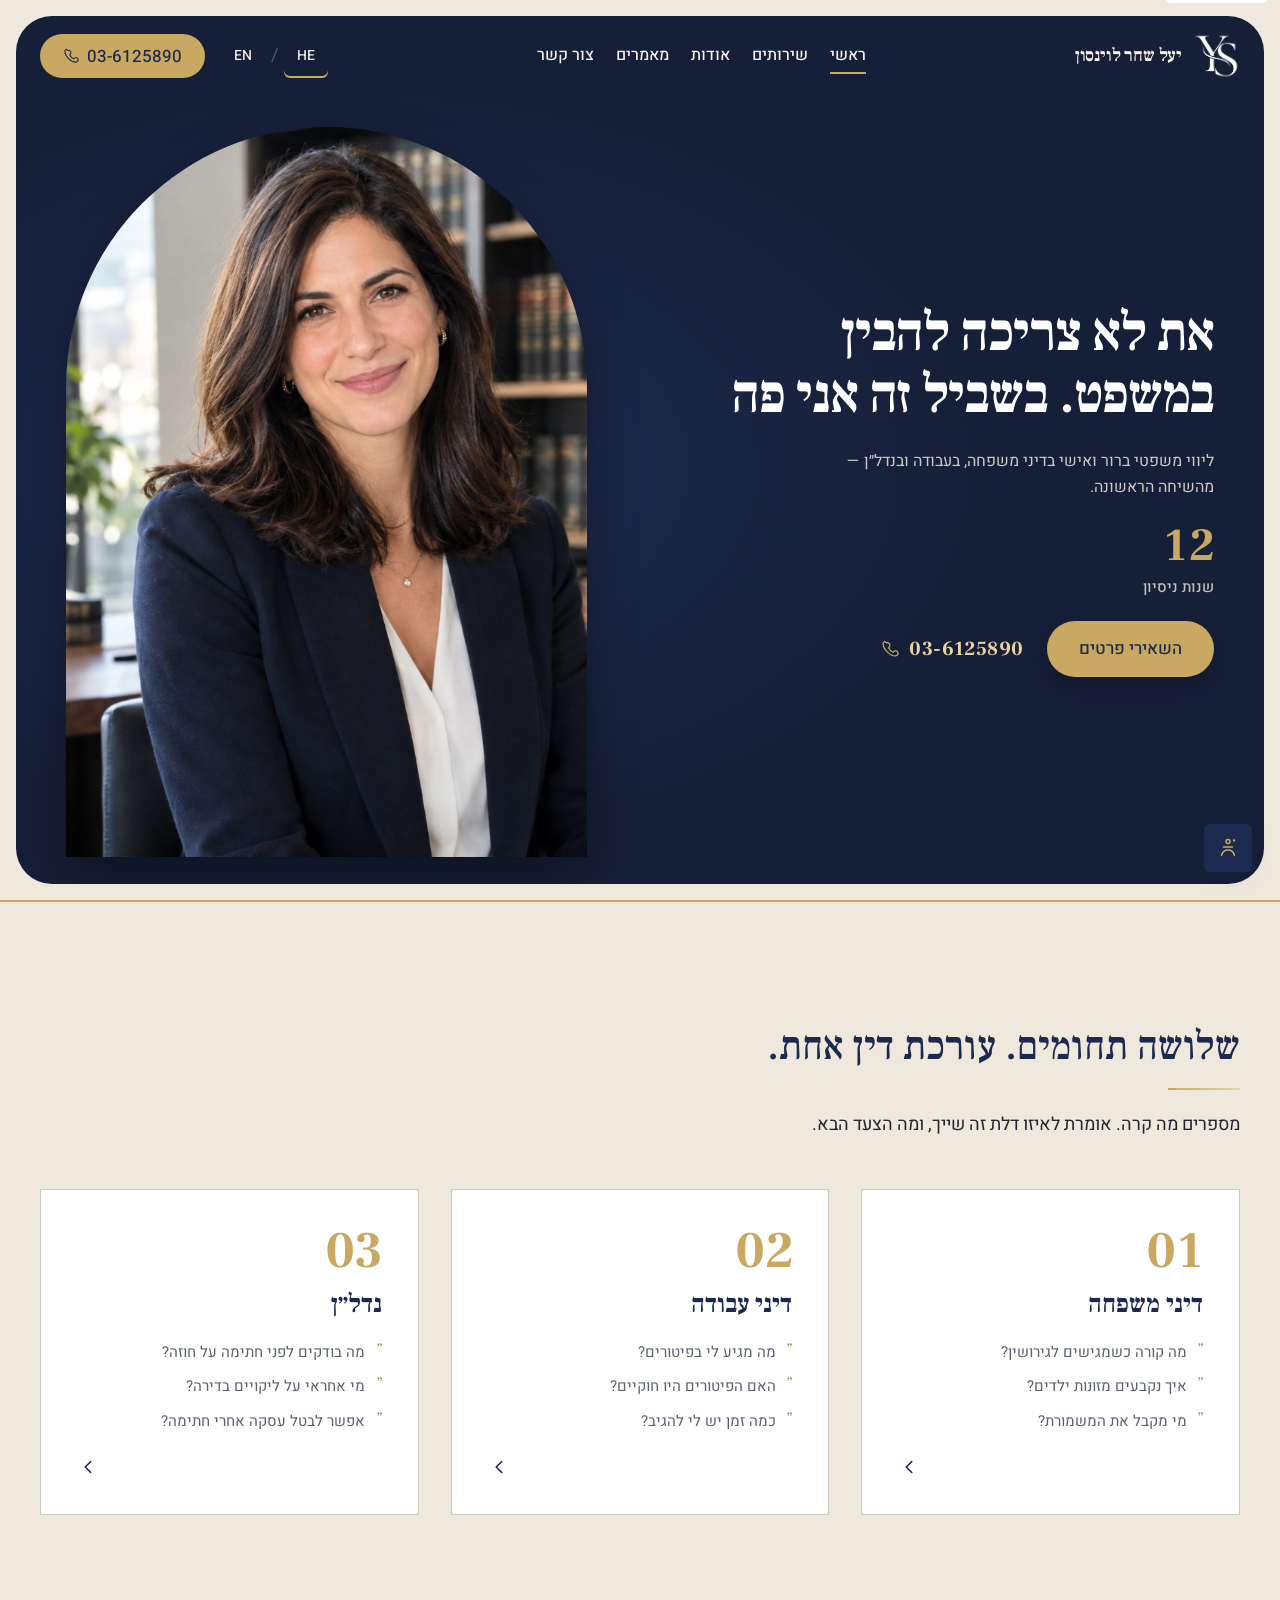
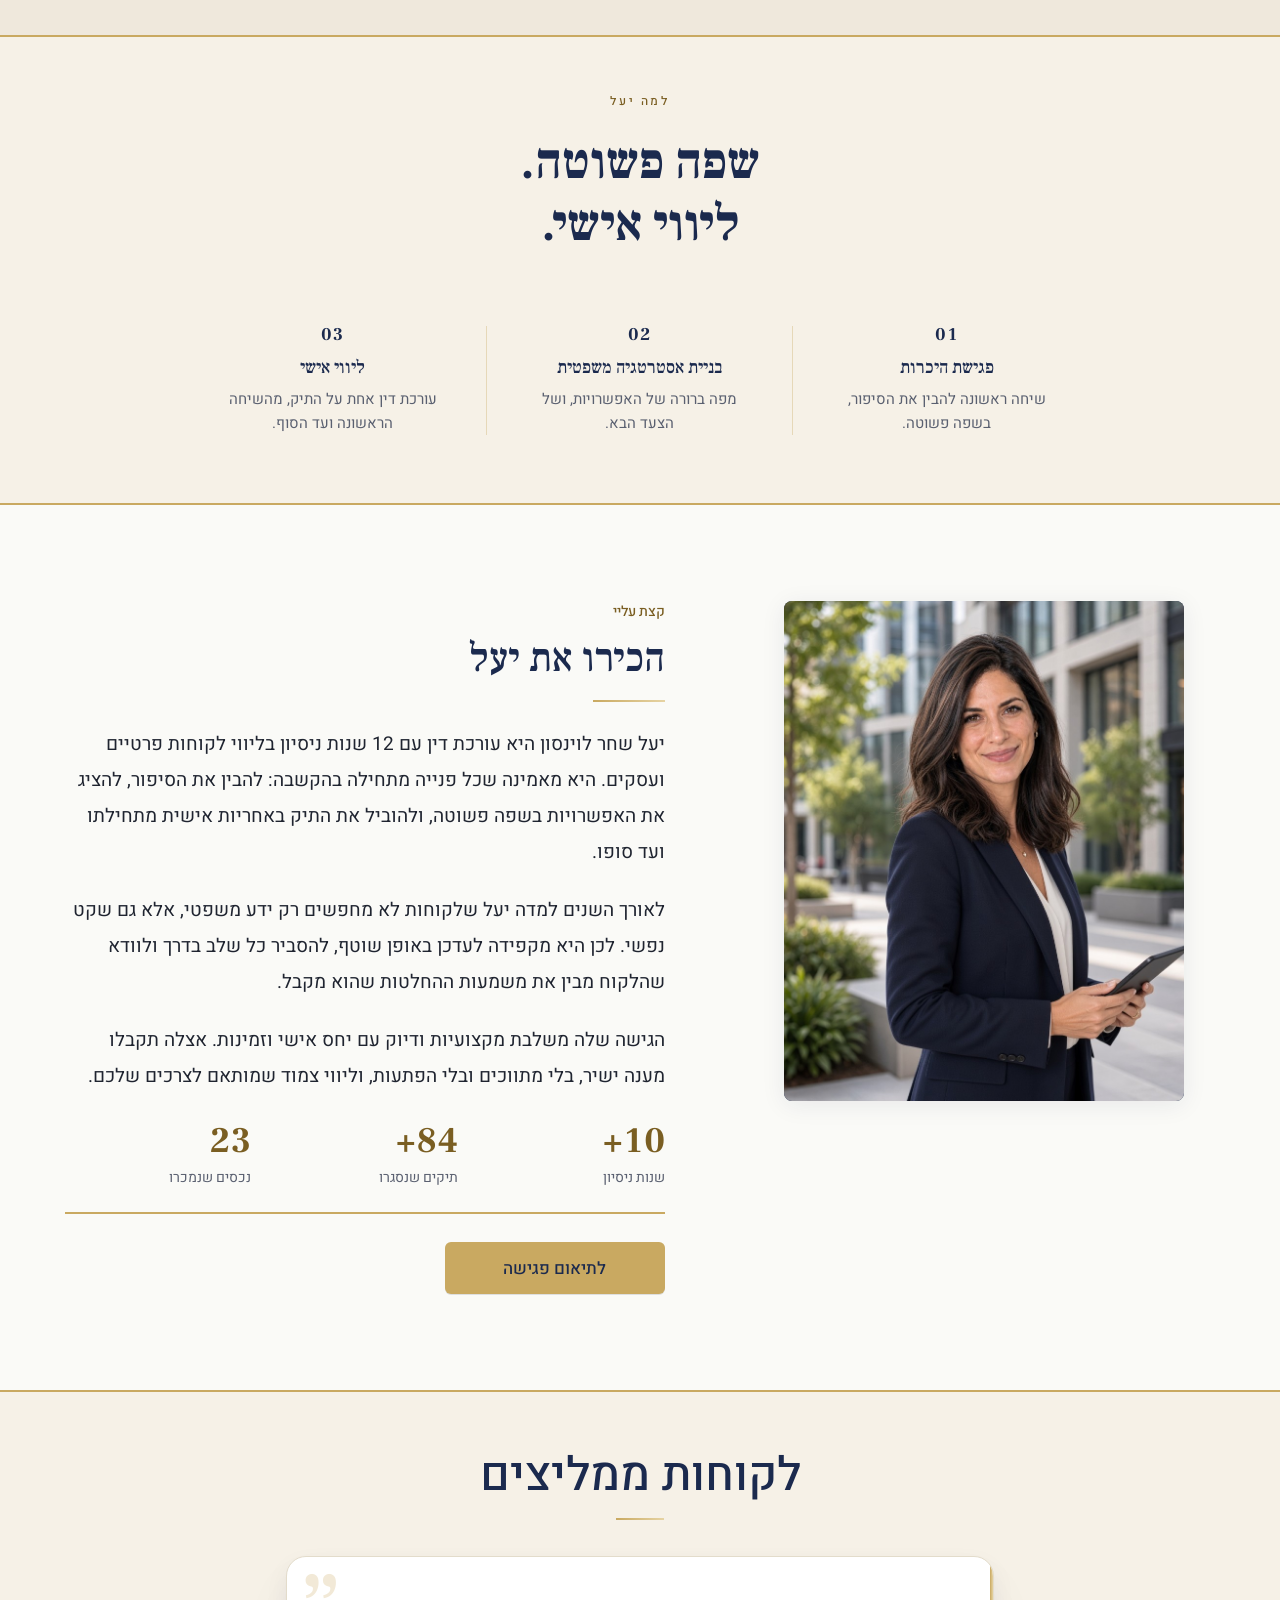
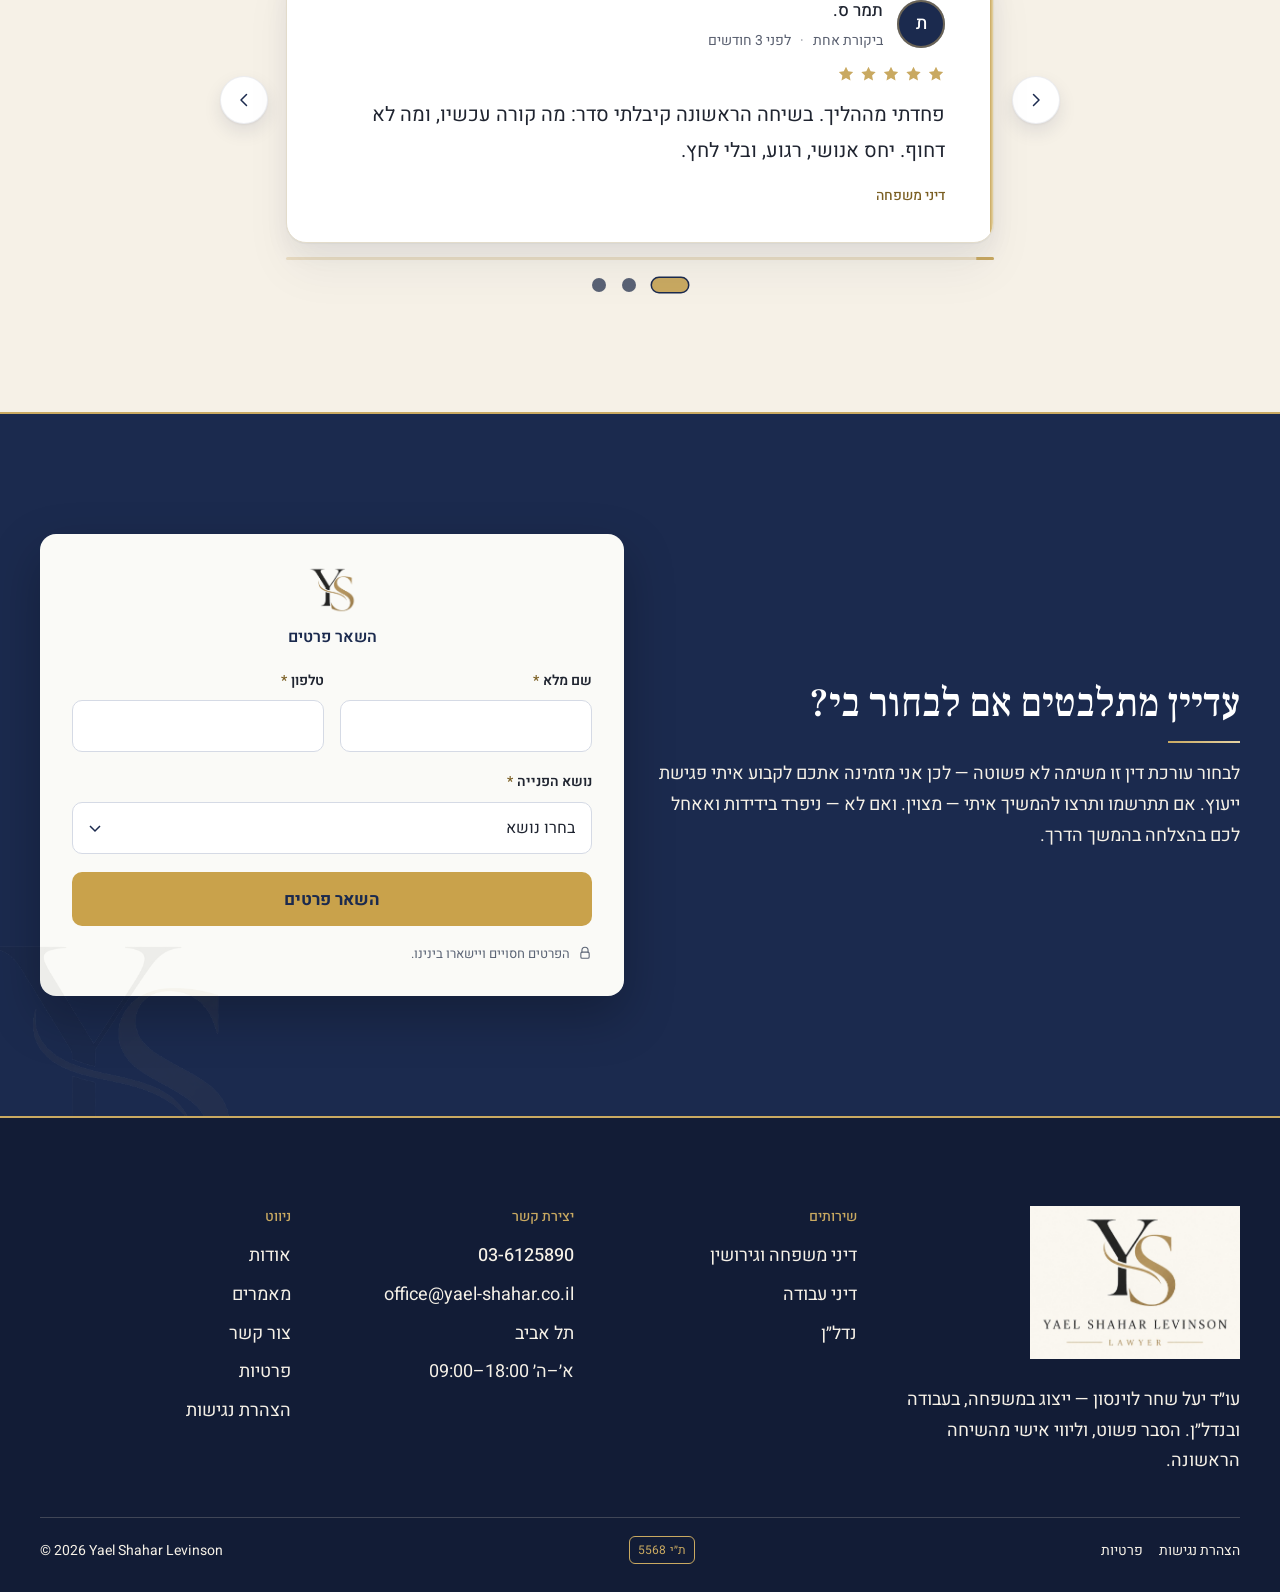
==== commit 352e8a8d: "Quiet the homepage into a boutique layout. Replace the hero collage and practice photos with one por" ====
--- a/index.html
+++ b/index.html
@@ -23,7 +23,7 @@
     if (fs) document.documentElement.style.fontSize = fs;
   } catch (e) {}
   </script>
-  <noscript><style>.reveal,.pillar,.pillar-num-inner,.pillar-copy{opacity:1!important;transform:none!important}.pillars,.pillars-pin{height:auto!important;position:relative!important}</style></noscript>
+  <noscript><style>.reveal,.why-yael__step{opacity:1!important;transform:none!important}.why-yael__rule{transform:scaleX(1)!important}</style></noscript>
 </head>
 <body data-page="home">
   <a class="skip" href="#hero" data-en="Skip to content">דלגו לתוכן</a>
@@ -78,50 +78,24 @@
 
     <section class="hero" id="hero" aria-label="יעל שחר לוינסון" data-en-label="Yael Shahar Levinson">
       <div class="hero__copy">
-        <p class="hero-role rise" data-en="Advocate · Yael Shahar Levinson">עורכת דין · יעל שחר לוינסון</p>
-        <h1 class="rise">
-          <span data-en="A clear explanation">הסבר פשוט</span>
-          <span data-en="Personal guidance">ליווי אישי</span>
-          <span class="hero-accent" data-en="Proven results">תוצאות מוכחות</span>
-        </h1>
-        <p class="hero__lede rise" data-en="Attorney for individuals and businesses in family, employment, and real estate — a direct response and personal responsibility from the first call. 12 years of experience.">עורכת דין ללקוחות פרטיים ולעסקים — בדיני משפחה, בעבודה ובנדל״ן. מענה ישיר ואחריות אישית מהשיחה הראשונה. 12 שנות ניסיון.</p>
-        <div class="hero-stats rise">
-          <div class="hero-stat">
-            <p class="hero-stat__num"><span data-count="100">100</span><span>+</span></p>
-            <p class="hero-stat__label" data-en="Cases closed">תיקים שנסגרו</p>
-          </div>
-          <div class="hero-stat">
-            <p class="hero-stat__num"><span data-count="27">27</span></p>
-            <p class="hero-stat__label" data-en="Properties sold">נכסים שנמכרו</p>
-          </div>
-        </div>
-        <ul class="hero-areas rise">
-          <li><a href="family.html" data-en="Family law">דיני משפחה</a></li>
-          <li><a href="labor.html" data-en="Employment law">דיני עבודה</a></li>
-          <li><a href="real-estate.html" data-en="Real estate">נדל״ן</a></li>
-        </ul>
+        <h1 class="rise" data-en="You don't need to understand the law. That's what I'm here for.">את לא צריכה להבין במשפט. בשביל זה אני פה</h1>
+        <p class="hero__lede rise" data-en="Clear, personal legal guidance in family, employment, and real estate — from the first conversation.">ליווי משפטי ברור ואישי בדיני משפחה, בעבודה ובנדל״ן — מהשיחה הראשונה.</p>
+        <div class="hero-stat rise" aria-label="12 שנות ניסיון" data-en-label="12 years of experience">
+          <p class="hero-stat__num" aria-hidden="true">12</p>
+          <p class="hero-stat__label" data-en="Years of experience">שנות ניסיון</p>
+        </div>
         <div class="hero-actions rise">
-          <a class="btn btn-hero" href="#lead" data-en="Leave your details">השאר פרטים</a>
+          <a class="btn btn-hero" href="#lead" data-en="Leave your details">השאירי פרטים</a>
           <a class="hero-call-link" href="tel:+97236125890" dir="ltr">
             <svg class="hero-call-link__icon" width="18" height="18" viewBox="0 0 24 24" fill="none" aria-hidden="true"><path d="M7.2 3.8c.4-.4 1-.5 1.5-.3l2.2 1c.5.2.8.7.8 1.3v2.1c0 .4-.2.8-.5 1.1l-1.2 1.2a12.4 12.4 0 006.1 6.1l1.2-1.2c.3-.3.7-.5 1.1-.5h2.1c.6 0 1.1.3 1.3.8l1 2.2c.2.5.1 1.1-.3 1.5l-1.5 1.5c-.4.4-1 .6-1.6.6C11.8 21.2 2.8 12.2 2.8 4.9c0-.6.2-1.2.6-1.6l1.5-1.5z" stroke="currentColor" stroke-width="1.6" stroke-linejoin="round"/></svg>
             03-6125890
           </a>
         </div>
       </div>
-      <div class="hero__collage">
-        <div class="hero__collage-frame">
-          <figure class="hero__sat hero__sat--1" aria-hidden="true"><img src="images/services/service-family.jpg" alt="" width="240" height="320" decoding="async"></figure>
-          <figure class="hero__sat hero__sat--2" aria-hidden="true"><img src="images/services/service-labor.jpg" alt="" width="240" height="320" decoding="async"></figure>
-          <figure class="hero__sat hero__sat--3" aria-hidden="true"><img src="images/services/service-real-estate.jpg" alt="" width="240" height="320" decoding="async"></figure>
-          <div class="hero__orb">
-            <div class="hero__halo" aria-hidden="true"></div>
-            <div class="hero__ring hero__ring--outer" aria-hidden="true"></div>
-            <div class="hero__ring hero__ring--spin" aria-hidden="true"></div>
-            <figure class="hero__portrait">
-              <img src="images/yael-shahar-levinson.jpg" alt="עו״ד יעל שחר לוינסון" width="720" height="900" loading="eager" fetchpriority="high" data-en-alt="Adv. Yael Shahar Levinson">
-            </figure>
-          </div>
-        </div>
+      <div class="hero__media rise">
+        <figure class="hero__portrait">
+          <img src="images/yael-shahar-levinson.jpg" alt="עו״ד יעל שחר לוינסון" width="720" height="900" loading="eager" fetchpriority="high" data-en-alt="Adv. Yael Shahar Levinson">
+        </figure>
       </div>
     </section>
   </div>
@@ -138,96 +112,67 @@
         </div>
         <div class="cards-3 service-tiles">
           <a class="service-tile" href="family.html">
-            <div class="service-tile__media">
-              <img src="images/services/service-family.jpg" alt="" width="600" height="600" loading="lazy" decoding="async">
-            </div>
-            <h3 data-en="Family law">דיני משפחה</h3>
-            <p class="service-tile__desc caption" data-en="Divorce, custody, support, and prenups — in plain language.">גירושין, משמורת, מזונות והסכמי ממון — בהסבר פשוט.</p>
+            <span class="service-tile__num" aria-hidden="true">01</span>
+            <h3 class="service-tile__title" data-en="Family law">דיני משפחה</h3>
+            <ul class="service-tile__questions">
+              <li data-en="What happens when you file for divorce?">מה קורה כשמגישים לגירושין?</li>
+              <li data-en="How is child support set?">איך נקבעים מזונות ילדים?</li>
+              <li data-en="Who gets custody?">מי מקבל את המשמורת?</li>
+            </ul>
+            <span class="service-tile__arrow" aria-hidden="true"><svg width="22" height="22" viewBox="0 0 24 24" fill="none"><path d="M9 6l6 6-6 6" stroke="currentColor" stroke-width="1.75" stroke-linecap="round" stroke-linejoin="round"/></svg></span>
           </a>
           <a class="service-tile" href="labor.html">
-            <div class="service-tile__media">
-              <img src="images/services/service-labor.jpg" alt="" width="600" height="600" loading="lazy" decoding="async">
-            </div>
-            <h3 data-en="Employment">דיני עבודה</h3>
-            <p class="service-tile__desc caption" data-en="Dismissals, employee rights, and workplace disputes.">פיטורים, זכויות עובדים וסכסוכים במקום העבודה.</p>
+            <span class="service-tile__num" aria-hidden="true">02</span>
+            <h3 class="service-tile__title" data-en="Employment law">דיני עבודה</h3>
+            <ul class="service-tile__questions">
+              <li data-en="What am I entitled to if I'm dismissed?">מה מגיע לי בפיטורים?</li>
+              <li data-en="Was the dismissal lawful?">האם הפיטורים היו חוקיים?</li>
+              <li data-en="How long do I have to respond?">כמה זמן יש לי להגיב?</li>
+            </ul>
+            <span class="service-tile__arrow" aria-hidden="true"><svg width="22" height="22" viewBox="0 0 24 24" fill="none"><path d="M9 6l6 6-6 6" stroke="currentColor" stroke-width="1.75" stroke-linecap="round" stroke-linejoin="round"/></svg></span>
           </a>
           <a class="service-tile" href="real-estate.html">
-            <div class="service-tile__media">
-              <img src="images/services/service-real-estate.jpg" alt="" width="600" height="600" loading="lazy" decoding="async">
-            </div>
-            <h3 data-en="Real estate">נדל״ן</h3>
-            <p class="service-tile__desc caption" data-en="Buying, selling, and step-by-step deal guidance.">קנייה, מכירה וליווי עסקה שלב אחר שלב.</p>
+            <span class="service-tile__num" aria-hidden="true">03</span>
+            <h3 class="service-tile__title" data-en="Real estate">נדל״ן</h3>
+            <ul class="service-tile__questions">
+              <li data-en="What should I check before signing a contract?">מה בודקים לפני חתימה על חוזה?</li>
+              <li data-en="Who is responsible for defects?">מי אחראי על ליקויים בדירה?</li>
+              <li data-en="Can a deal still be cancelled?">אפשר לבטל עסקה אחרי חתימה?</li>
+            </ul>
+            <span class="service-tile__arrow" aria-hidden="true"><svg width="22" height="22" viewBox="0 0 24 24" fill="none"><path d="M9 6l6 6-6 6" stroke="currentColor" stroke-width="1.75" stroke-linecap="round" stroke-linejoin="round"/></svg></span>
           </a>
         </div>
       </div>
     </section>
 
-    <section class="pillars" id="why" data-pillars aria-labelledby="why-title">
+    <section class="why-yael" id="why" data-why aria-labelledby="why-title">
       <hr class="gold-divider" aria-hidden="true">
-      <div class="pillars-pin">
-        <div class="pillars-glow" aria-hidden="true"></div>
-        <div class="pillars-stage">
-          <div class="pillars-center">
-            <p class="pillars-kicker" data-en="Why Yael">למה יעל</p>
-            <hr class="gold-rule pillars-rule" aria-hidden="true">
-            <h2 id="why-title" class="pillars-title">
-              <span class="pillars-line"><span class="pillars-mark" data-en="Plain">שפה</span> <span data-en="words.">פשוטה.</span></span>
-              <span class="pillars-line"><span class="pillars-mark" data-en="Personal">ליווי</span> <span data-en="guidance.">אישי.</span></span>
-            </h2>
-            <p class="pillars-sub" data-en="One lawyer on the case, from the first call through to the end.">עורכת דין אחת על התיק, מהשיחה הראשונה ועד הסוף.</p>
-          </div>
-
-          <article class="pillar pillar--01" data-pillar data-start="0.05" data-end="0.20" data-x="0" data-y="-72" data-dx="0" data-dy="-1">
-            <span class="pillar-num" aria-hidden="true"><span class="pillar-num-inner">01</span></span>
-            <div class="pillar-copy">
-              <p class="pillar-eye" data-en="Pillar · 01">עמוד תווך · 01</p>
-              <p class="pillar-word" data-en="Words">שפה</p>
-              <p class="pillar-note" data-en="A clear explanation">הסבר פשוט וברור</p>
-            </div>
-          </article>
-
-          <article class="pillar pillar--02" data-pillar data-start="0.20" data-end="0.35" data-x="84" data-y="0" data-dx="1" data-dy="0">
-            <span class="pillar-num" aria-hidden="true"><span class="pillar-num-inner">02</span></span>
-            <div class="pillar-copy">
-              <p class="pillar-eye" data-en="Pillar · 02">עמוד תווך · 02</p>
-              <p class="pillar-word" data-en="Reply">מענה</p>
-              <p class="pillar-note" data-en="No intermediaries">בלי מתווכים</p>
-            </div>
-          </article>
-
-          <article class="pillar pillar--03" data-pillar data-start="0.35" data-end="0.50" data-x="-84" data-y="0" data-dx="-1" data-dy="0">
-            <span class="pillar-num" aria-hidden="true"><span class="pillar-num-inner pillar-num-inner--lean">03</span></span>
-            <div class="pillar-copy">
-              <p class="pillar-eye" data-en="Pillar · 03">עמוד תווך · 03</p>
-              <p class="pillar-word pillar-word--lean" data-en="Guide">ליווי</p>
-              <p class="pillar-note" data-en="Close through the case">צמוד לאורך התיק</p>
-            </div>
-          </article>
-
-          <article class="pillar pillar--04" data-pillar data-start="0.50" data-end="0.65" data-x="72" data-y="64" data-dx="0.7" data-dy="1">
-            <span class="pillar-num" aria-hidden="true"><span class="pillar-num-inner">04</span></span>
-            <div class="pillar-copy">
-              <p class="pillar-eye" data-en="Pillar · 04">עמוד תווך · 04</p>
-              <p class="pillar-word" data-en="Tenure">ותק</p>
-              <p class="pillar-note" data-en="12 years in practice">12 שנה במקצוע</p>
-            </div>
-          </article>
-
-          <article class="pillar pillar--05" data-pillar data-start="0.65" data-end="0.80" data-x="-72" data-y="64" data-dx="-0.7" data-dy="1">
-            <span class="pillar-num" aria-hidden="true"><span class="pillar-num-inner">05</span></span>
-            <div class="pillar-copy">
-              <p class="pillar-eye" data-en="Pillar · 05">עמוד תווך · 05</p>
-              <p class="pillar-word" data-en="Duty">אחריות</p>
-              <p class="pillar-note" data-en="Only me on the case">רק אני על התיק</p>
-            </div>
-          </article>
-        </div>
-        <div class="pillars-hint" aria-hidden="true">
-          <p data-en="Scroll to learn more">גללו כדי ללמוד עוד</p>
-          <span class="pillars-hint-arrow">
-            <svg width="18" height="18" viewBox="0 0 18 18" fill="none"><path d="M4.5 7L9 11.5 13.5 7" stroke="currentColor" stroke-width="1.5" stroke-linecap="round" stroke-linejoin="round"/></svg>
-          </span>
-        </div>
+      <div class="container why-yael__inner">
+        <h2 id="why-title" class="why-yael__kicker" data-en="Why Yael">למה יעל</h2>
+        <blockquote class="why-yael__quote">
+          <p>
+            <span class="why-yael__quote-line" data-en="Plain language.">שפה פשוטה.</span>
+            <span class="why-yael__quote-line" data-en="Personal guidance.">ליווי אישי.</span>
+          </p>
+        </blockquote>
+        <div class="why-yael__rule" data-why-rule aria-hidden="true"></div>
+        <ol class="why-yael__steps" data-why-steps>
+          <li class="why-yael__step" data-why-step>
+            <span class="why-yael__num" aria-hidden="true">01</span>
+            <h3 data-en="Introductory meeting">פגישת היכרות</h3>
+            <p data-en="A first conversation to understand the story, in plain language.">שיחה ראשונה להבין את הסיפור, בשפה פשוטה.</p>
+          </li>
+          <li class="why-yael__step" data-why-step>
+            <span class="why-yael__num" aria-hidden="true">02</span>
+            <h3 data-en="Building a legal strategy">בניית אסטרטגיה משפטית</h3>
+            <p data-en="A clear map of the options, and of the next step.">מפה ברורה של האפשרויות, ושל הצעד הבא.</p>
+          </li>
+          <li class="why-yael__step" data-why-step>
+            <span class="why-yael__num" aria-hidden="true">03</span>
+            <h3 data-en="Personal guidance">ליווי אישי</h3>
+            <p data-en="One lawyer on the case, from the first call through to the end.">עורכת דין אחת על התיק, מהשיחה הראשונה ועד הסוף.</p>
+          </li>
+        </ol>
       </div>
     </section>
 
--- a/css/styles.css
+++ b/css/styles.css
@@ -563,17 +563,17 @@
   color: var(--text);
 }
 
-/* Home hero — single layout block */
+/* Home hero — boutique layout */
 .hero {
   box-sizing: border-box;
   width: min(1200px, 100%);
   margin-inline: auto;
-  padding: clamp(24px, 4vh, 48px) var(--space-3);
+  padding: clamp(32px, 5vh, 64px) var(--space-3);
   color: #fff;
   text-align: start;
   display: grid;
   align-items: center;
-  gap: clamp(12px, 1.5vw, 28px);
+  gap: clamp(28px, 4vw, 56px);
   min-height: calc(100svh - var(--header) - 24px);
 }
 
@@ -582,7 +582,7 @@
   flex-direction: column;
   align-items: flex-start;
   justify-content: center;
-  gap: 16px;
+  gap: clamp(20px, 2.5vh, 28px);
   min-width: 0;
   align-self: center;
 }
@@ -592,43 +592,44 @@
   font-family: var(--sans);
   font-weight: 500;
   font-size: 0.8125rem;
-  line-height: 1.4;
-  letter-spacing: 0.14em;
-  color: var(--gold);
+  line-height: 1.5;
+  letter-spacing: 0.12em;
+  color: rgba(201, 169, 97, 0.92);
 }
 
 .hero h1 {
-  display: flex;
-  flex-direction: column;
   margin: 0;
   color: #fff;
   font-weight: 700;
-  font-size: clamp(2.8rem, 5.2vw, 4.8rem);
-  line-height: 1.1;
+  font-size: clamp(2.25rem, 4.2vw, 3.75rem);
+  line-height: 1.15;
   letter-spacing: -0.02em;
-  max-width: 11em;
-}
-
-.hero-accent { color: var(--gold); }
+  max-width: 14em;
+  text-wrap: pretty;
+  text-wrap: balance;
+}
+
+.hero__rule {
+  width: 56px;
+  height: 1px;
+  margin: 0;
+  opacity: 0.85;
+}
 
 .hero__lede {
   margin: 0;
-  max-width: 32em;
-  color: rgba(246, 241, 231, 0.86);
-  font-size: clamp(1.05rem, 1.4vw, 1.3rem);
-  line-height: 1.55;
+  max-width: 28em;
+  color: rgba(246, 241, 231, 0.82);
+  font-size: clamp(1rem, 1.25vw, 1.2rem);
+  line-height: 1.6;
+  font-weight: 400;
   text-wrap: pretty;
-  text-wrap: balance;
-}
-
-.hero-stats {
-  display: flex;
-  flex-wrap: wrap;
-  gap: clamp(12px, 1.5vh, 16px) clamp(24px, 3vw, 40px);
+}
+
+.hero-stat {
   margin: 0;
-}
-
-.hero-stat { min-width: 0; }
+  min-width: 0;
+}
 
 .hero-stat__num {
   margin: 0;
@@ -648,39 +649,6 @@
   font-weight: 500;
   line-height: 1.4;
   color: rgba(246, 241, 231, 0.78);
-}
-
-.hero-areas {
-  display: flex;
-  flex-wrap: wrap;
-  align-items: center;
-  gap: 8px;
-  list-style: none;
-  margin: 0;
-  padding: 0;
-}
-
-.hero-areas a {
-  display: inline-flex;
-  align-items: center;
-  min-height: 40px;
-  padding: 8px 18px;
-  border: 1px solid rgba(201, 169, 97, 0.4);
-  border-radius: 999px;
-  background: rgba(255, 255, 255, 0.08);
-  color: var(--gold-2);
-  text-decoration: none;
-  font-weight: 500;
-  font-size: clamp(15px, 1vw, 16px);
-  line-height: 1.3;
-  transition: background-color 200ms var(--ease), border-color 200ms var(--ease), color 200ms var(--ease);
-}
-
-.hero-areas a:hover,
-.hero-areas a:focus-visible {
-  border-color: var(--gold);
-  background: rgba(201, 169, 97, 0.22);
-  color: var(--gold);
 }
 
 .hero-actions {
@@ -726,110 +694,24 @@
 .hero-call-link__icon { flex: none; color: var(--gold); }
 .hero-call-link:hover { color: var(--gold); }
 
-.hero__collage {
+.hero__media {
   display: flex;
   justify-content: center;
   align-items: center;
   align-self: center;
   min-width: 0;
-  height: 100%;
-}
-
-.hero__collage-frame {
-  position: relative;
-  width: min(50vw, 85vh, 100%);
-  max-width: 100%;
-  max-height: 75%;
-  aspect-ratio: 1 / 1;
-  margin-inline: auto;
-  flex: none;
-  align-self: center;
-}
-
-.hero__orb {
-  position: absolute;
-  top: 50%;
-  left: 50%;
-  z-index: 4;
-  width: 72%;
-  aspect-ratio: 1 / 1;
-  flex: none;
-  align-self: center;
-  transform: translate(-50%, -50%);
-}
-
-.hero__halo {
-  position: absolute;
-  inset: -22%;
-  z-index: 0;
-  border-radius: 50%;
-  pointer-events: none;
-  opacity: 0.18;
-  background: radial-gradient(
-    circle,
-    color-mix(in srgb, var(--gold) 22%, transparent) 0%,
-    color-mix(in srgb, var(--navy-2) 18%, transparent) 42%,
-    transparent 72%
-  );
-  animation: hero-halo-breathe 6s ease-in-out infinite;
-  will-change: transform;
-}
-
-.hero__ring {
-  position: absolute;
-  border-radius: 50%;
-  pointer-events: none;
-}
-
-.hero__ring--spin {
-  inset: -6px;
-  z-index: 2;
-  background: conic-gradient(
-    from 0deg,
-    transparent 0deg 300deg,
-    var(--gold) 300deg,
-    var(--gold-2) 330deg,
-    transparent 360deg
-  );
-  -webkit-mask: radial-gradient(farthest-side, transparent calc(100% - 3px), #000 calc(100% - 2px));
-  mask: radial-gradient(farthest-side, transparent calc(100% - 3px), #000 calc(100% - 2px));
-  animation: hero-ring-spin 12s linear infinite;
-  will-change: transform;
-}
-
-.hero__ring--outer {
-  inset: -14px;
-  z-index: 1;
-  border: 1px solid color-mix(in srgb, var(--gold) 30%, transparent);
-  animation: hero-ring-spin-rev 30s linear infinite;
-  will-change: transform;
-}
-
-.hero__ring--outer::after {
-  content: "";
-  position: absolute;
-  top: -3px;
-  left: 50%;
-  width: 6px;
-  height: 6px;
-  margin-left: -3px;
-  border-radius: 50%;
-  background: var(--gold);
-  box-shadow: 0 0 10px color-mix(in srgb, var(--gold) 65%, transparent);
 }
 
 .hero__portrait {
   position: relative;
-  z-index: 3;
-  width: 100%;
-  aspect-ratio: 1 / 1;
-  height: auto;
+  width: min(100%, clamp(300px, 78vw, 580px));
   margin: 0;
+  aspect-ratio: 3 / 4.15;
   overflow: hidden;
-  border-radius: 50%;
-  border: 2px solid var(--gold);
-  box-shadow: 0 16px 36px rgba(0, 0, 0, 0.35);
+  border-radius: 999px 999px 0 0;
+  border: none;
   background: var(--navy-deep);
+  box-shadow: 0 20px 48px rgba(0, 0, 0, 0.38);
   flex: none;
 }
 
@@ -838,107 +720,57 @@
   width: 100%;
   height: 100%;
   object-fit: cover;
-  object-position: center 20%;
-}
-
-.hero__sat {
-  position: absolute;
-  z-index: 1;
-  margin: 0;
-  width: 28%;
-  aspect-ratio: 3 / 4;
-  overflow: hidden;
-  border-radius: 12px;
-  background: #0e1528;
-  border: 1.5px solid rgba(201, 169, 97, 0.45);
-  box-shadow: 0 12px 24px rgba(0, 0, 0, 0.28);
-}
-
-.hero__sat::after {
-  content: "";
-  position: absolute;
-  inset: 0;
-  z-index: 1;
-  pointer-events: none;
-  background: linear-gradient(
-    165deg,
-    color-mix(in srgb, var(--navy) 38%, transparent),
-    color-mix(in srgb, var(--navy-deep) 52%, transparent)
-  );
-}
-
-.hero__sat img {
-  position: relative;
-  z-index: 0;
-  width: 100%;
-  height: 100%;
-  object-fit: cover;
-}
-
-.hero__sat--1 { top: -2%; inset-inline-end: -9%; transform: rotate(-4deg); }
-.hero__sat--2 { bottom: 26%; inset-inline-start: -5%; transform: rotate(3deg); }
-.hero__sat--3 { bottom: 0; inset-inline-end: -2%; transform: rotate(5deg); }
-
-@keyframes hero-ring-spin {
-  to { transform: rotate(360deg); }
-}
-
-@keyframes hero-ring-spin-rev {
-  to { transform: rotate(-360deg); }
-}
-
-@keyframes hero-halo-breathe {
-  0%, 100% { transform: scale(1); opacity: 0.16; }
-  50% { transform: scale(1.05); opacity: 0.2; }
+  object-position: center 18%;
+  transform: scale(1.06);
 }
 
 @media (min-width: 769px) {
   .hero {
-    grid-template-columns: minmax(0, 1fr) minmax(0, 1fr);
+    grid-template-columns: minmax(0, 1.05fr) minmax(0, 0.95fr);
     align-items: center;
-    padding-block: clamp(12px, 1.5vh, 24px);
-    padding-inline: clamp(16px, 2vw, 32px);
-  }
-
-  [dir="rtl"] .hero__collage { justify-content: flex-end; }
-  [dir="ltr"] .hero__collage { justify-content: flex-start; }
-
-  .hero__sat { display: block; }
+    padding-block: clamp(24px, 3vh, 48px);
+    padding-inline: clamp(24px, 3vw, 40px);
+  }
+
+  [dir="rtl"] .hero__media { justify-content: flex-end; }
+  [dir="ltr"] .hero__media { justify-content: flex-start; }
+
+  .hero__media {
+    align-self: stretch;
+    align-items: flex-end;
+  }
+
+  .hero__portrait {
+    width: min(clamp(340px, 44vw, 620px), min(52vw, 620px));
+    max-width: 100%;
+    max-height: min(88vh, 780px);
+    aspect-ratio: 3 / 4.2;
+  }
 }
 
 @media (max-width: 768px) {
   .hero {
     grid-template-columns: 1fr;
     min-height: 0;
-    padding-block: 24px 32px;
-  }
-
-  .hero__copy { gap: 16px; }
-
-  .hero__collage { order: -1; height: auto; }
-
-  .hero__collage-frame {
-    width: min(72vw, 240px);
-    height: auto;
+    padding-block: 28px 40px;
+    gap: 32px;
+  }
+
+  .hero__media { order: -1; }
+
+  .hero__portrait {
+    width: min(88vw, 360px);
     max-height: none;
   }
 
-  .hero__sat { display: none; }
-
-  .hero__ring--outer { display: none; }
-
-  .hero__halo {
-    inset: -12%;
-    opacity: 0.14;
-  }
-
   .hero h1 {
-    font-size: clamp(2rem, 9vw, 2.75rem);
+    font-size: clamp(1.85rem, 8.5vw, 2.5rem);
   }
 
   .hero-actions {
     flex-direction: column;
     align-items: stretch;
+    gap: 20px;
   }
 
   .btn-hero {
@@ -949,6 +781,7 @@
   .hero-call-link {
     justify-content: center;
     width: 100%;
+    font-size: 22px;
   }
 }
 
@@ -956,30 +789,28 @@
   body[data-page="home"] { --header: 64px; }
   .hero-shell .site-header { height: 64px; }
 
-  .hero__copy { gap: 14px; }
+  .hero__copy { gap: 16px; }
 
   .hero h1 {
-    font-size: clamp(2.52rem, 4.68vw, 4.32rem);
-    line-height: 1.1;
+    font-size: clamp(2rem, 3.6vw, 3.1rem);
+    line-height: 1.12;
   }
 
   .hero__lede {
-    font-size: clamp(0.945rem, 1.26vw, 1.17rem);
-    line-height: 1.5;
-  }
-
-  .hero-stat__num { font-size: clamp(2.16rem, 3.24vw, 3.06rem); }
-  .hero-stat__label { margin-top: 8px; font-size: 14px; }
-  .hero-areas a { min-height: 36px; padding: 7px 16px; font-size: 14px; }
+    font-size: clamp(0.95rem, 1.15vw, 1.1rem);
+    line-height: 1.55;
+  }
+
   .btn-hero { min-height: 50px; }
   .hero-call-link { font-size: 18px; }
 
-  .hero__collage-frame {
-    width: min(45vw, 76.5vh, 100%);
-    max-height: 68%;
-  }
-
-  .hero__sat { width: 25%; }
+  .hero__portrait {
+    width: min(clamp(300px, 40vw, 520px), min(48vw, 520px));
+    max-height: min(72vh, 640px);
+  }
+
+  .hero-stat__num { font-size: clamp(2.16rem, 3.24vw, 3.06rem); }
+  .hero-stat__label { font-size: 14px; }
 }
 .trust {
   background: var(--navy);
@@ -1175,345 +1006,311 @@
 .service-card p { max-width: 36ch; }
 .service-card .more { margin-top: auto; padding-top: 8px; }
 
-/* Homepage service tiles — square photo + title (reference grid style) */
-.service-tiles { gap: 20px; }
+/* Homepage service tiles — typographic cards */
+.service-tiles {
+  gap: 16px;
+  align-items: stretch;
+}
+
 .service-tile {
-  display: block;
+  position: relative;
+  display: flex;
+  flex-direction: column;
+  align-items: stretch;
+  min-height: 100%;
+  padding: clamp(24px, 3vw, 36px);
   text-decoration: none;
   color: inherit;
-  transition: transform 200ms var(--ease);
-}
-.service-tile:hover { transform: translateY(-3px); }
-.service-tile__media {
-  aspect-ratio: 1;
-  overflow: hidden;
-  background: var(--cream);
-}
-.service-tile__media img {
-  width: 100%;
-  height: 100%;
-  object-fit: cover;
-  transition: transform 400ms var(--ease);
-}
-.service-tile:hover .service-tile__media img { transform: scale(1.04); }
-.service-tile h3 {
-  margin: 16px 0 0;
-  text-align: center;
-  font-size: 1.25rem;
+  background: #fff;
+  border: 1px solid color-mix(in srgb, var(--navy) 10%, var(--border));
+  transition:
+    background-color 280ms var(--ease),
+    border-color 280ms var(--ease),
+    color 280ms var(--ease);
+}
+
+.service-tile:hover,
+.service-tile:focus-visible {
+  background: var(--navy);
+  border-color: var(--navy);
+}
+
+.service-tile__num {
+  display: block;
+  margin: 0 0 12px;
+  font-family: var(--serif);
   font-weight: 700;
-  color: var(--navy);
-  line-height: 1.35;
-}
-.service-tile__desc {
-  margin: 8px auto 0;
-  max-width: 28ch;
-  text-align: center;
-  line-height: 1.55;
-}
+  font-size: clamp(2.75rem, 4vw, 3.5rem);
+  line-height: 1;
+  letter-spacing: -0.03em;
+  color: var(--gold);
+  font-variant-numeric: lining-nums tabular-nums;
+}
+
+.service-tile__title {
+  margin: 0 0 20px;
+  font-family: var(--serif);
+  font-weight: 700;
+  font-size: clamp(1.35rem, 2vw, 1.65rem);
+  line-height: 1.25;
+  color: var(--navy);
+  transition: color 280ms var(--ease);
+}
+
+.service-tile:hover .service-tile__title,
+.service-tile:focus-visible .service-tile__title {
+  color: #fff;
+}
+
+.service-tile__questions {
+  list-style: none;
+  margin: 0;
+  padding: 0;
+  flex: 1;
+  display: flex;
+  flex-direction: column;
+  gap: 12px;
+}
+
+.service-tile__questions li {
+  position: relative;
+  padding-inline-start: 1.1em;
+  font-family: var(--sans);
+  font-size: clamp(0.9375rem, 1.05vw, 1rem);
+  font-weight: 400;
+  line-height: 1.5;
+  color: var(--muted);
+  transition: color 280ms var(--ease);
+}
+
+.service-tile__questions li::before {
+  content: "״";
+  position: absolute;
+  inset-inline-start: 0;
+  top: -0.05em;
+  font-family: var(--serif);
+  font-size: 1.1em;
+  line-height: 1;
+  color: color-mix(in srgb, var(--gold) 75%, var(--navy));
+}
+
+.service-tile:hover .service-tile__questions li,
+.service-tile:focus-visible .service-tile__questions li {
+  color: rgba(246, 241, 231, 0.88);
+}
+
+.service-tile:hover .service-tile__questions li::before,
+.service-tile:focus-visible .service-tile__questions li::before {
+  color: var(--gold-2);
+}
+
+.service-tile__arrow {
+  display: flex;
+  justify-content: flex-end;
+  margin-top: 24px;
+  color: var(--navy);
+  transition: color 280ms var(--ease), transform 280ms var(--ease);
+}
+
+[dir="rtl"] .service-tile__arrow svg {
+  transform: scaleX(-1);
+}
+
+.service-tile:hover .service-tile__arrow,
+.service-tile:focus-visible .service-tile__arrow {
+  color: var(--gold-2);
+}
+
+.service-tile:hover .service-tile__arrow svg,
+.service-tile:focus-visible .service-tile__arrow svg {
+  transform: translateX(3px);
+}
+
+[dir="rtl"] .service-tile:hover .service-tile__arrow svg,
+[dir="rtl"] .service-tile:focus-visible .service-tile__arrow svg {
+  transform: scaleX(-1) translateX(3px);
+}
+
+:lang(en) .service-tile__title {
+  font-family: var(--serif-en);
+  font-weight: 600;
+}
+
+:lang(en) .service-tile__questions li::before {
+  content: "\201C";
+}
+
 @media (min-width: 768px) {
+  .service-tiles { gap: 24px; }
+}
+
+@media (min-width: 1024px) {
   .service-tiles { gap: 28px; }
-  .service-tile h3 { font-size: 1.35rem; margin-top: 20px; }
-}
-@media (min-width: 1024px) {
-  .service-tiles { gap: 32px; }
-  .service-tile h3 { font-size: 1.5rem; }
 }
 
 .why-grid { gap: 28px; }
 
-/* Homepage — pinned pillars. Cream / gold / navy, same quiet luxury as the rest of the page. */
-.pillars {
+/* Homepage — Why Yael. Short editorial, cream / gold / navy. */
+.why-yael {
   position: relative;
   background: var(--cream);
   color: var(--navy);
-}
-.pillars-pin {
-  position: relative;
-  z-index: 1;
-  background: var(--cream);
-}
-.pillars-glow {
-  position: absolute;
-  left: 50%;
-  top: 46%;
-  z-index: 0;
-  width: min(760px, 78vw);
-  height: min(480px, 62vw);
-  transform: translate(-50%, -50%);
-  background: radial-gradient(ellipse at center, rgba(201, 169, 97, 0.34) 0%, rgba(201, 169, 97, 0.12) 38%, rgba(246, 241, 231, 0) 72%);
-  pointer-events: none;
-}
-.pillars-stage {
-  position: relative;
-  z-index: 1;
-  display: grid;
-  direction: ltr;
-  grid-template-columns: 1.15fr 0.9fr 1.15fr;
-  grid-template-rows: 1fr auto 1fr;
-  grid-template-areas:
-    ". p1 ."
-    "p2 mid p3"
-    "p4 . p5";
-  align-items: center;
-  justify-items: center;
-  height: 100%;
-  min-height: calc(100svh - var(--header));
-  padding: 12px 2.5vw 64px;
-}
-.pillars-center { grid-area: mid; }
-.pillar--01 { grid-area: p1; }
-.pillar--02 { grid-area: p2; }
-.pillar--03 { grid-area: p3; }
-.pillar--04 { grid-area: p4; }
-.pillar--05 { grid-area: p5; }
-.pillar-copy,
-.pillars-center,
-.pillars-hint { direction: rtl; }
-.pillars-center {
-  position: relative;
-  z-index: 2;
+  padding-block: 0 3.25rem;
+}
+.why-yael > .gold-divider { margin: 0; }
+.why-yael__inner {
   display: flex;
   flex-direction: column;
   align-items: center;
-  justify-content: center;
   text-align: center;
-  min-width: 0;
-  max-width: 100%;
-  padding: 28px 24px 12px;
-  transform-origin: center center;
-}
-.pillars-kicker {
+  max-width: 920px;
+  padding-top: 2.75rem;
+}
+.why-yael__kicker {
   margin: 0;
   font-family: var(--sans);
   font-weight: 500;
-  font-size: 12px;
+  font-size: 0.75rem;
   letter-spacing: 0.22em;
   line-height: 1.4;
-  color: #7a6230;
-}
-.pillars-rule { margin: 14px auto 18px; }
-h2.pillars-title {
-  display: flex;
-  flex-direction: column;
-  align-items: center;
-  gap: 0.06em;
+  color: var(--gold-text);
+}
+.why-yael__quote {
+  margin: 18px 0 0;
+  max-width: min(22rem, 100%);
+}
+.why-yael__quote p {
   margin: 0;
+  font-family: "Frank Ruhl Libre", "Times New Roman", serif;
   font-weight: 700;
-  font-size: clamp(28px, 3.5vw, 52px);
-  line-height: 1.15;
-  color: var(--navy);
-}
-.pillars-line { display: block; }
-.pillars-mark {
-  background-image: linear-gradient(100deg, #6b5018 0%, #9a7b3c 48%, #7a6230 100%);
-  -webkit-background-clip: text;
-  background-clip: text;
-  color: transparent;
-  -webkit-text-fill-color: transparent;
-}
-.pillars-sub {
-  max-width: min(32ch, 100%);
-  margin: 16px auto 0;
+  font-size: clamp(1.85rem, 1.4rem + 2.4vw, 3.15rem);
+  line-height: 1.22;
+  color: var(--navy);
+}
+.why-yael__quote-line {
+  display: block;
+  white-space: nowrap;
+}
+.why-yael__rule {
+  width: 88px;
+  height: 1px;
+  margin: 22px auto 0;
+  background: var(--gold);
+  transform: scaleX(0);
+  transform-origin: right center;
+}
+.why-yael__steps {
+  display: grid;
+  gap: 28px;
+  width: 100%;
+  margin: 40px 0 0;
+  padding: 0;
+  list-style: none;
   text-align: center;
-  font-size: clamp(14px, 1.15vw, 16px);
-  line-height: 1.65;
-  color: rgba(31, 36, 48, 0.62);
-}
-.pillar {
-  position: relative;
-  display: grid;
-  place-items: center;
-  min-width: 0;
-  margin: 0;
-}
-.pillar-num {
-  position: absolute;
-  inset: 0;
-  display: grid;
-  place-items: center;
-  pointer-events: none;
-  user-select: none;
-}
-.pillar-num-inner {
-  font-family: var(--serif-en);
-  font-weight: 600;
-  font-size: clamp(180px, 22vw, 360px);
-  line-height: 0.8;
-  letter-spacing: -0.04em;
-  color: rgba(27, 42, 78, 0.07);
+}
+.why-yael__step { margin: 0; min-width: 0; }
+.why-yael__num {
+  display: block;
+  font-family: var(--serif);
+  font-weight: 700;
+  font-size: 1.125rem;
+  line-height: 1;
+  letter-spacing: 0.08em;
+  color: var(--navy);
   font-variant-numeric: lining-nums;
-}
-.pillar-num-inner--lean { font-style: italic; font-weight: 500; }
-.pillar-copy {
-  position: relative;
-  z-index: 1;
-  text-align: center;
-  padding-inline: 8px;
-}
-.pillar-eye {
-  margin: 0 0 8px;
-  font-family: var(--sans);
-  font-size: 11px;
-  font-weight: 500;
-  letter-spacing: 0.16em;
-  line-height: 1.4;
-  color: rgba(27, 42, 78, 0.42);
-  white-space: nowrap;
-}
-.pillar-word {
-  margin: 0;
-  font-family: var(--serif);
-  font-weight: 800;
-  font-size: clamp(48px, 6vw, 96px);
-  line-height: 0.95;
-  color: var(--navy);
-  white-space: nowrap;
-}
-.pillar-word--lean { display: inline-block; }
-.pillar-note {
-  max-width: 16ch;
-  margin: 10px auto 0;
-  font-family: var(--sans);
-  font-weight: 400;
-  font-size: clamp(12px, 1.05vw, 15px);
-  line-height: 1.45;
-  color: rgba(31, 36, 48, 0.62);
-}
-:lang(he) .pillar-word--lean {
-  font-style: normal;
-  transform: skewX(-8deg);
-}
-.pillars-hint {
-  position: absolute;
-  z-index: 4;
-  left: 0;
-  right: 0;
-  bottom: 18px;
-  display: flex;
-  flex-direction: column;
-  align-items: center;
-  gap: 10px;
-  margin: 0;
-  color: rgba(27, 42, 78, 0.55);
-  font-family: var(--sans);
-  font-size: 13px;
-  letter-spacing: 0.04em;
-  pointer-events: none;
-}
-.pillars-hint p { margin: 0; }
-.pillars-hint-arrow {
-  display: grid;
-  place-items: center;
-  width: 40px;
-  height: 40px;
-  border: 1px solid rgba(27, 42, 78, 0.35);
-  border-radius: 50%;
-  color: var(--navy);
-  animation: pillars-bob 2.2s cubic-bezier(0.22, 1, 0.36, 1) infinite;
-}
-@keyframes pillars-bob {
-  0%, 100% { transform: translateY(0); }
-  50% { transform: translateY(6px); }
-}
-
-html.js .pillars:not(.is-static) {
-  height: calc(300vh + 100vh - var(--header));
-  height: calc(300svh + 100svh - var(--header));
-}
-html.js .pillars:not(.is-static) .pillars-pin {
-  position: sticky;
-  top: var(--header);
-  height: calc(100vh - var(--header));
-  height: calc(100svh - var(--header));
-  overflow: hidden;
-}
-html.js .pillars:not(.is-static) .pillars-stage {
-  height: 100%;
-  min-height: 0;
-}
-html.js .pillars:not(.is-static) .pillar-num-inner,
-html.js .pillars:not(.is-static) .pillar-copy { opacity: 0; }
-
-@media (max-width: 1023px) {
-  html.js .pillars:not(.is-static) {
-    height: calc(300svh + 100svh - var(--header) - 72px - env(safe-area-inset-bottom));
-  }
-  html.js .pillars:not(.is-static) .pillars-pin {
-    height: calc(100svh - var(--header) - 72px - env(safe-area-inset-bottom));
-  }
-}
-
-@media (max-width: 767px) {
-  .pillars-stage { padding: 8px 8px 56px; }
-  .pillar-num-inner { font-size: clamp(92px, 28vw, 168px); }
-  .pillar-word { font-size: clamp(28px, 7.2vw, 46px); }
-  .pillar-note { font-size: 11px; margin-top: 6px; }
-  .pillar-eye { font-size: 9px; letter-spacing: 0.08em; }
-  h2.pillars-title { font-size: clamp(22px, 5.4vw, 32px); }
-  .pillars-sub { font-size: 13px; margin-top: 10px; }
-  .pillars-center { padding: 4px; }
-}
-
-@media (max-height: 760px) and (min-width: 768px) {
-  .pillar-num-inner { font-size: clamp(140px, 18vw, 240px); }
-  .pillar-word { font-size: clamp(40px, 5vw, 72px); }
-  h2.pillars-title { font-size: clamp(24px, 3vw, 40px); }
-  .pillars-sub { margin-top: 10px; }
-  .pillars-hint { bottom: 10px; }
-}
-
-:lang(en) .pillars-kicker,
-:lang(en) .pillar-eye {
+  transition: color 280ms var(--ease);
+}
+.why-yael__step h3 {
+  margin: 12px 0 0;
+  font-weight: 500;
+  font-size: 1.125rem;
+  line-height: 1.35;
+  color: var(--navy);
+}
+.why-yael__step p {
+  max-width: 28ch;
+  margin: 8px auto 0;
+  font-size: 0.9375rem;
+  line-height: 1.55;
+  color: var(--muted);
+}
+@media (hover: hover) and (pointer: fine) {
+  .why-yael__step:hover .why-yael__num { color: var(--gold); }
+}
+
+@keyframes why-rise {
+  from { opacity: 0; transform: translateY(15px); }
+  to { opacity: 1; transform: none; }
+}
+
+html.js .why-yael__step {
+  opacity: 0;
+  transform: translateY(15px);
+}
+html.js .why-yael__step.is-in {
+  animation: why-rise 700ms var(--ease) both;
+}
+html.js .why-yael__step:nth-child(2).is-in { animation-delay: 110ms; }
+html.js .why-yael__step:nth-child(3).is-in { animation-delay: 220ms; }
+
+:lang(en) .why-yael__kicker {
   text-transform: uppercase;
   letter-spacing: 0.2em;
 }
-:lang(en) .pillars-center,
-:lang(en) .pillar-copy,
-:lang(en) .pillars-hint { direction: ltr; }
-:lang(en) .pillar-word {
-  font-family: var(--serif-en);
-  font-weight: 600;
-  font-size: clamp(42px, 5vw, 84px);
-  letter-spacing: -0.03em;
-}
-:lang(en) .pillar-word--lean {
-  font-style: italic;
-  font-weight: 500;
-  transform: none;
-}
-html.animations-off .pillars,
-.pillars.is-static { height: auto !important; }
-html.animations-off .pillars-pin,
-.pillars.is-static .pillars-pin {
-  position: relative !important;
-  top: auto !important;
-  height: auto !important;
-  overflow: visible !important;
-}
-html.animations-off .pillar,
-html.animations-off .pillar-num-inner,
-html.animations-off .pillar-copy,
-.pillars.is-static .pillar,
-.pillars.is-static .pillar-num-inner,
-.pillars.is-static .pillar-copy {
+:lang(en) .why-yael__quote {
+  max-width: min(24rem, 100%);
+}
+:lang(en) .why-yael__quote p {
+  font-family: "Frank Ruhl Libre", "Times New Roman", serif;
+  font-weight: 700;
+}
+
+html.contrast .why-yael__num { color: var(--navy); }
+html.contrast .why-yael__rule { background: #8a6b28; }
+
+html.animations-off .why-yael__rule,
+.why-yael.is-static .why-yael__rule {
+  transform: scaleX(1) !important;
+}
+html.animations-off .why-yael__step,
+html.animations-off .why-yael__step.is-in,
+.why-yael.is-static .why-yael__step,
+.why-yael.is-static .why-yael__step.is-in {
   opacity: 1 !important;
   transform: none !important;
   animation: none !important;
-  transition: none !important;
-}
-html.animations-off .pillars-hint,
-.pillars.is-static .pillars-hint { display: none !important; }
-html.animations-off .pillars-hint-arrow,
-.pillars.is-static .pillars-hint-arrow { animation: none !important; }
-html.contrast .pillars-mark {
-  background: none;
-  color: #5c4618;
-  -webkit-text-fill-color: currentColor;
-}
-html.contrast .pillar-num-inner { color: rgba(16, 20, 31, 0.14); }
+}
+html.animations-off .why-yael__num { transition: none; }
+
+@media (min-width: 768px) {
+  .why-yael { padding-block: 0 4.25rem; }
+  .why-yael__inner { padding-top: 3.5rem; }
+  .why-yael__quote { margin-top: 22px; }
+}
+
+@media (min-width: 900px) {
+  .why-yael__steps {
+    grid-template-columns: repeat(3, minmax(0, 1fr));
+    gap: 0;
+    margin-top: 48px;
+  }
+  .why-yael__step {
+    padding-inline: 28px;
+  }
+  .why-yael__step + .why-yael__step {
+    border-inline-start: 1px solid rgba(201, 169, 97, 0.35);
+  }
+}
 
 @media (prefers-reduced-motion: reduce) {
-  .pillars-hint-arrow { animation: none; }
+  .why-yael__rule { transform: scaleX(1); }
+  html.js .why-yael__step,
+  html.js .why-yael__step.is-in {
+    opacity: 1;
+    transform: none;
+    animation: none;
+  }
+  .why-yael__num { transition: none; }
 }
 
 .why-num, .when {
@@ -1949,6 +1746,8 @@
 .reassure { color: var(--muted); font-size: 0.875rem; line-height: 1.5; }
 .form-success { display: grid; justify-items: start; gap: 8px; }
 .form-success[hidden] { display: none; }
+.form-submit-error { margin: 0; }
+.form-submit-error[hidden] { display: none; }
 .success-title {
   font-family: var(--serif);
   font-size: 1.5rem;
@@ -2320,9 +2119,18 @@
 .site-footer .logo-lockup { margin-bottom: 16px; }
 .site-footer .logo-name { color: #fff; }
 .footer-grid { display: grid; gap: 32px; }
-.footer-links { display: grid; gap: 8px; }
-.footer-links a { text-decoration: none; width: fit-content; }
+.footer-links { display: grid; gap: 8px; min-width: 0; }
+.footer-links a {
+  text-decoration: none;
+  width: fit-content;
+  max-width: 100%;
+  overflow-wrap: anywhere;
+}
 .footer-links a:hover { color: var(--gold); }
+.site-footer .phone {
+  color: var(--cream);
+  white-space: nowrap;
+}
 .footer-base {
   display: flex;
   flex-wrap: wrap;
@@ -2426,11 +2234,12 @@
 }
 .rise { animation: rise 600ms var(--ease) both; }
 .hero-role.rise { animation-delay: 0ms; }
-.hero__copy h1.rise { animation-delay: 90ms; }
-.hero__lede.rise { animation-delay: 180ms; }
-.hero-stats.rise { animation-delay: 255ms; }
-.hero-areas.rise { animation-delay: 330ms; }
-.hero-actions.rise { animation-delay: 400ms; }
+.hero__copy h1.rise { animation-delay: 80ms; }
+.hero__rule.rise { animation-delay: 140ms; }
+.hero__lede.rise { animation-delay: 200ms; }
+.hero-stat.rise { animation-delay: 260ms; }
+.hero-actions.rise { animation-delay: 340ms; }
+.hero__media.rise { animation-delay: 120ms; }
 .js .reveal { opacity: 0; transform: translateY(16px); }
 .js .reveal.is-in { animation: rise-sm 600ms var(--ease) both; }
 
@@ -2454,7 +2263,6 @@
 html.contrast .text-link,
 html.contrast .more,
 html.contrast .prose a { text-decoration: underline; }
-html.contrast .hero-areas a { border-color: var(--navy); }
 html.contrast .hero-phone:hover { color: var(--gold-2); }
 
 html.animations-off .rise,
@@ -2464,28 +2272,10 @@
 html.animations-off .post-card,
 html.animations-off .team-card,
 html.animations-off .btn,
-html.animations-off .hero-areas a,
-html.animations-off .hero-phone,
-html.animations-off .hero__ring--spin,
-html.animations-off .hero__ring--outer,
-html.animations-off .hero__halo {
+html.animations-off .hero-phone {
   animation: none !important;
   transition: none !important;
   will-change: auto;
-}
-
-html.animations-off .hero__ring--outer { display: none; }
-
-html.animations-off .hero__ring--spin {
-  background: none;
-  border: 1px solid var(--gold);
-  mask: none;
-  -webkit-mask: none;
-}
-
-html.animations-off .hero__halo {
-  opacity: 0.14;
-  transform: none;
 }
 html.animations-off .faq-panel,
 html.animations-off .faq-icon::before,
@@ -2511,25 +2301,8 @@
   }
   .service-card, .post-card, .team-card, .faq-panel, .nav-link::after, .burger-lines,
   .burger-lines::before, .burger-lines::after,
-  .btn, .hero-areas a, .hero-phone { transition: none !important; }
+  .btn, .hero-phone { transition: none !important; }
   .btn:active { transform: none; }
-  .hero__halo,
-  .hero__ring--spin,
-  .hero__ring--outer {
-    animation: none;
-    will-change: auto;
-  }
-  .hero__ring--outer { display: none; }
-  .hero__ring--spin {
-    background: none;
-    border: 1px solid var(--gold);
-    mask: none;
-    -webkit-mask: none;
-  }
-  .hero__halo {
-    opacity: 0.14;
-    transform: none;
-  }
 }
 
 @media (min-width: 768px) {
@@ -2611,7 +2384,7 @@
   .contact-grid, .cta-grid, .split { grid-template-columns: 1fr 1fr; gap: 48px; align-items: start; }
   .cta-grid--lead { gap: 32px; align-items: center; }
   .form-card--lead .form-row.two { grid-template-columns: 1fr 1fr; gap: 16px; }
-  .footer-grid { grid-template-columns: 1.4fr 1fr 1fr 1fr; gap: 32px; }
+  .footer-grid { grid-template-columns: minmax(0, 1.4fr) minmax(0, 1fr) minmax(0, 1fr) minmax(0, 1fr); gap: 32px; }
   .site-footer { padding-block: 88px 28px; }
   .mobile-bar { display: none; }
   .a11y-widget { inset-inline-start: 24px; bottom: 24px; }
